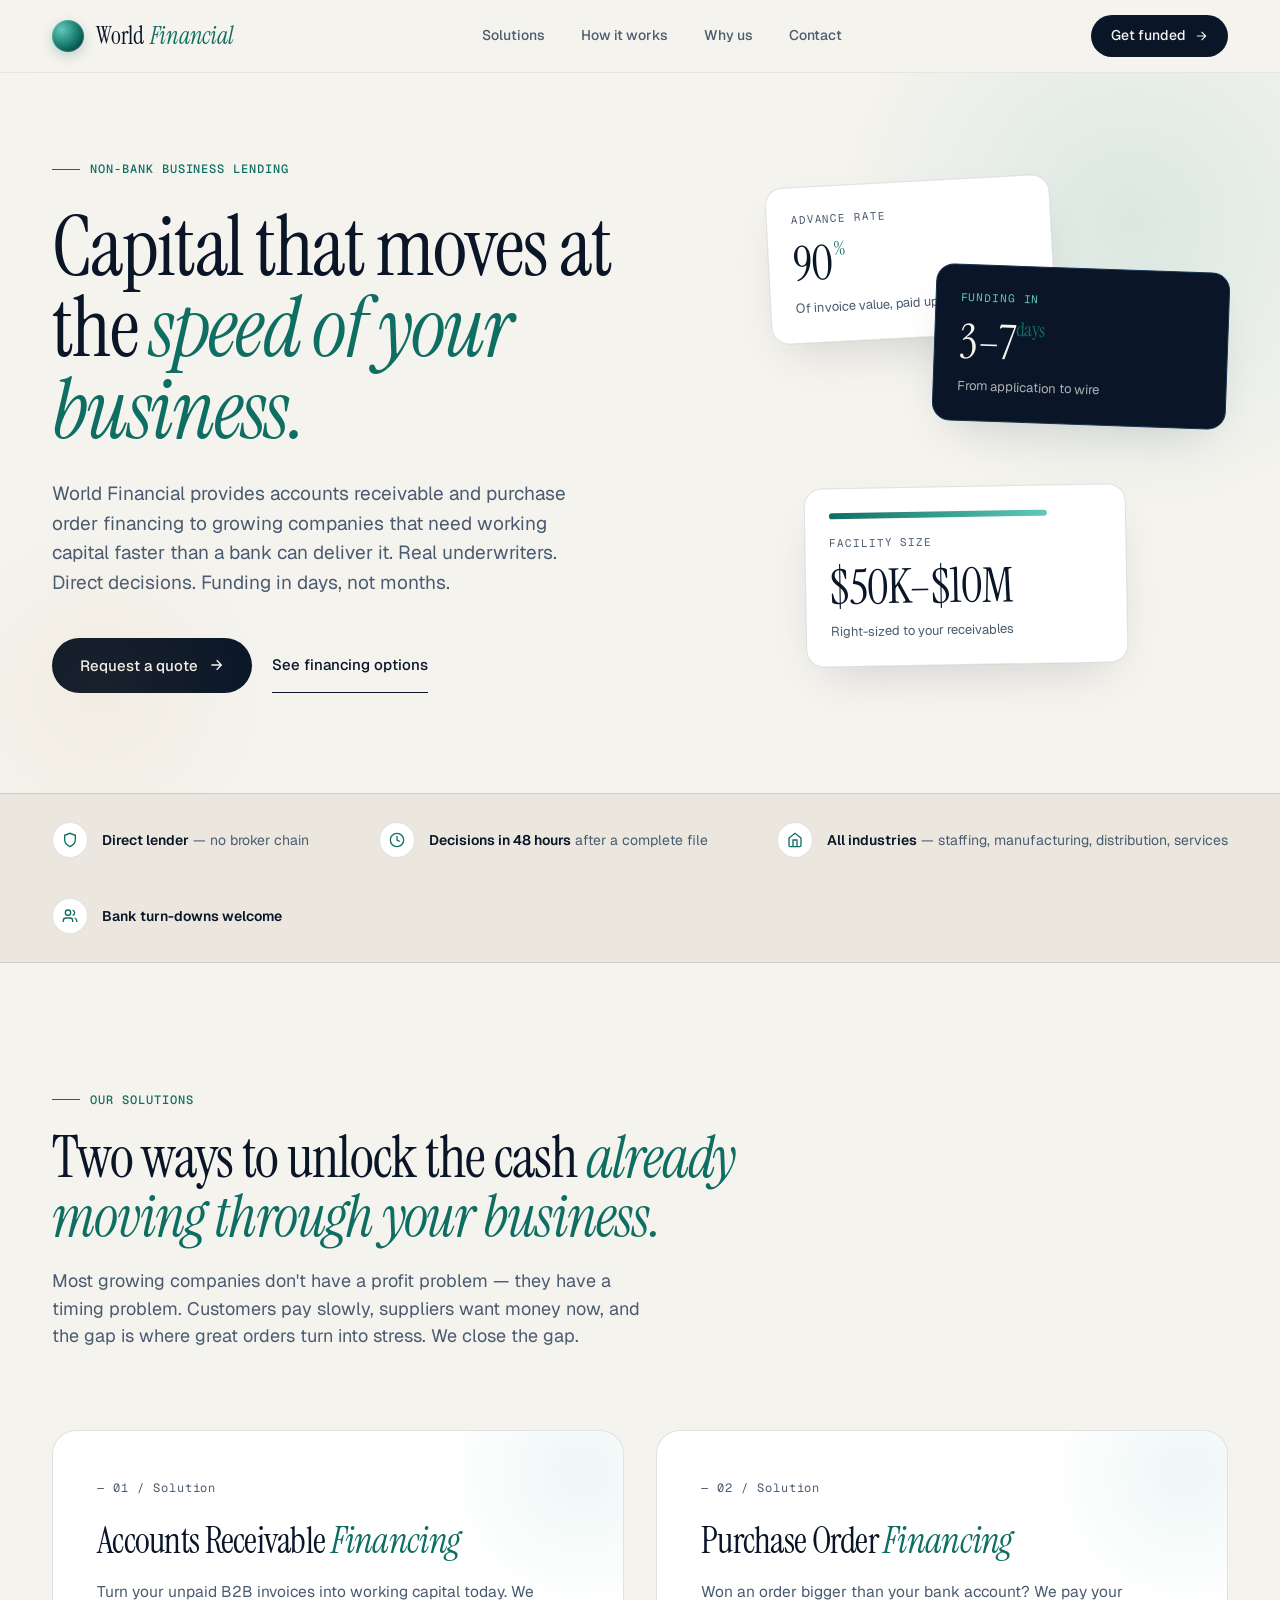
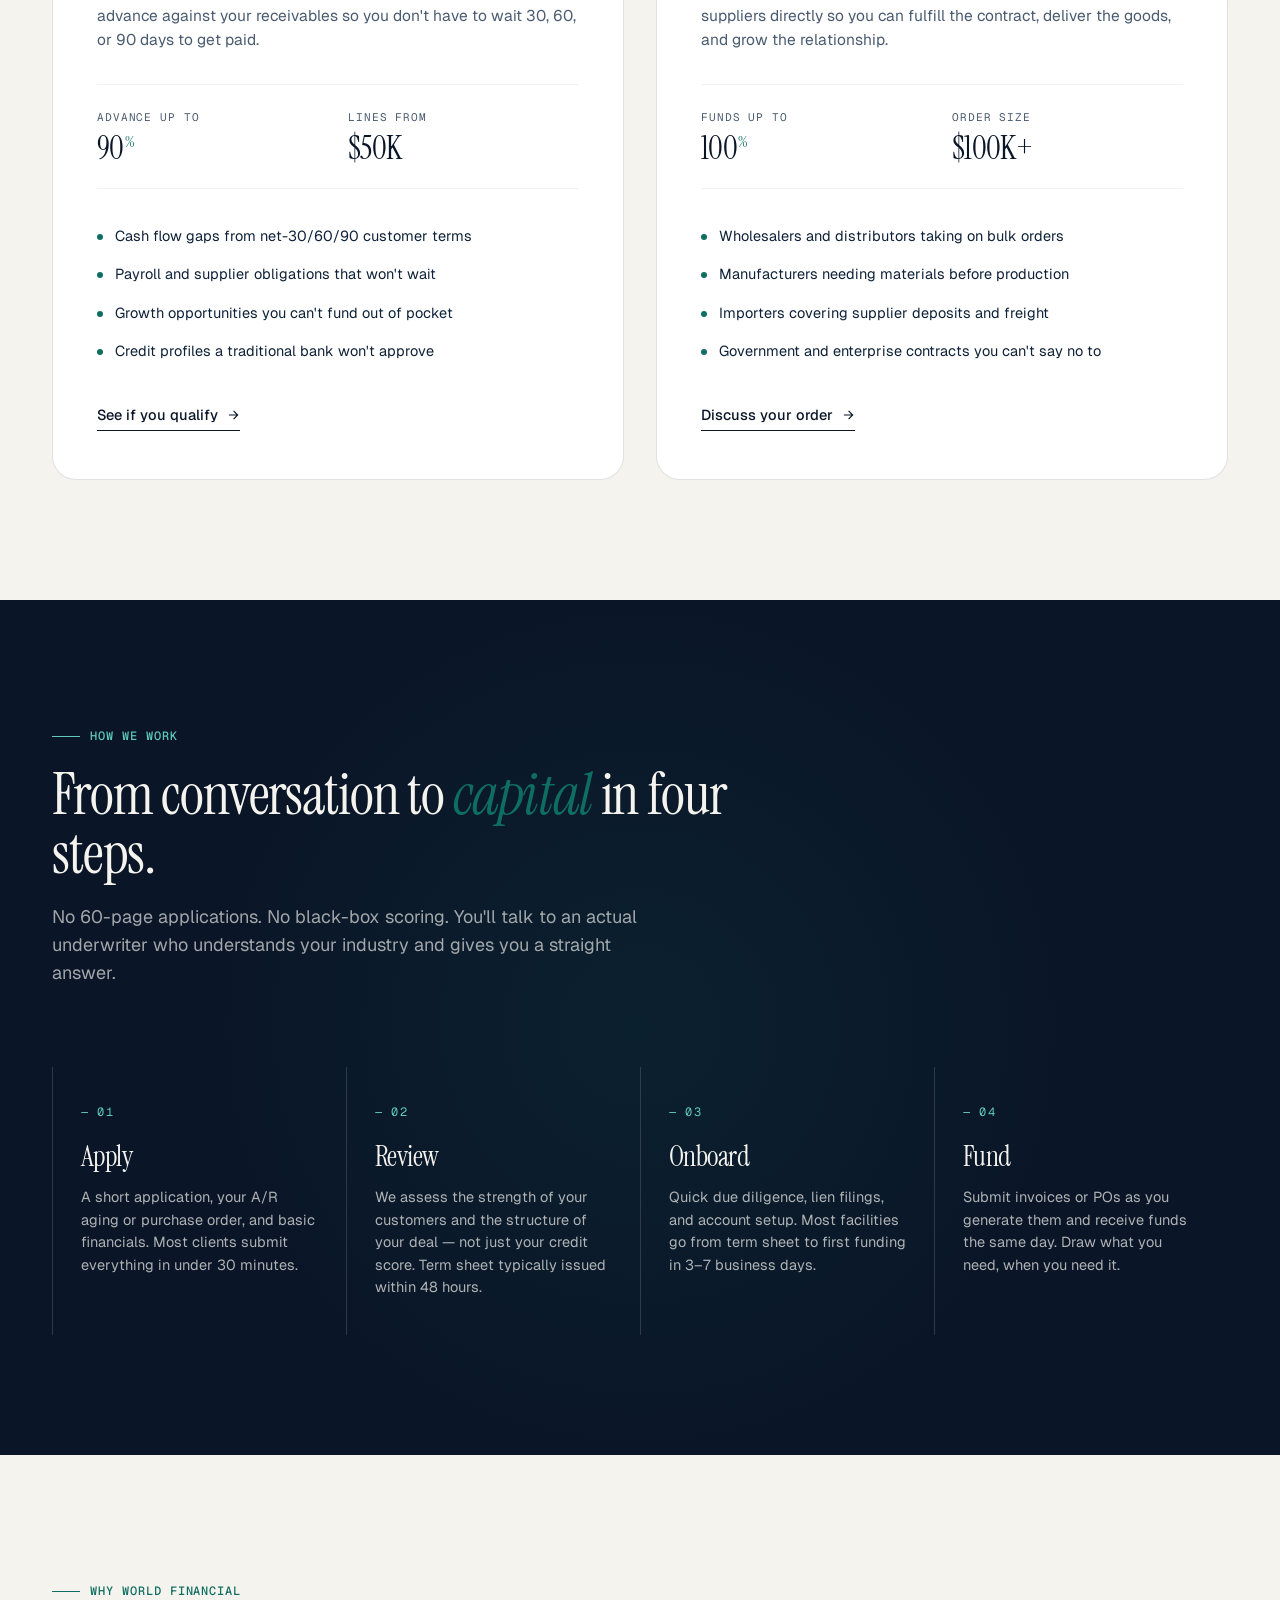
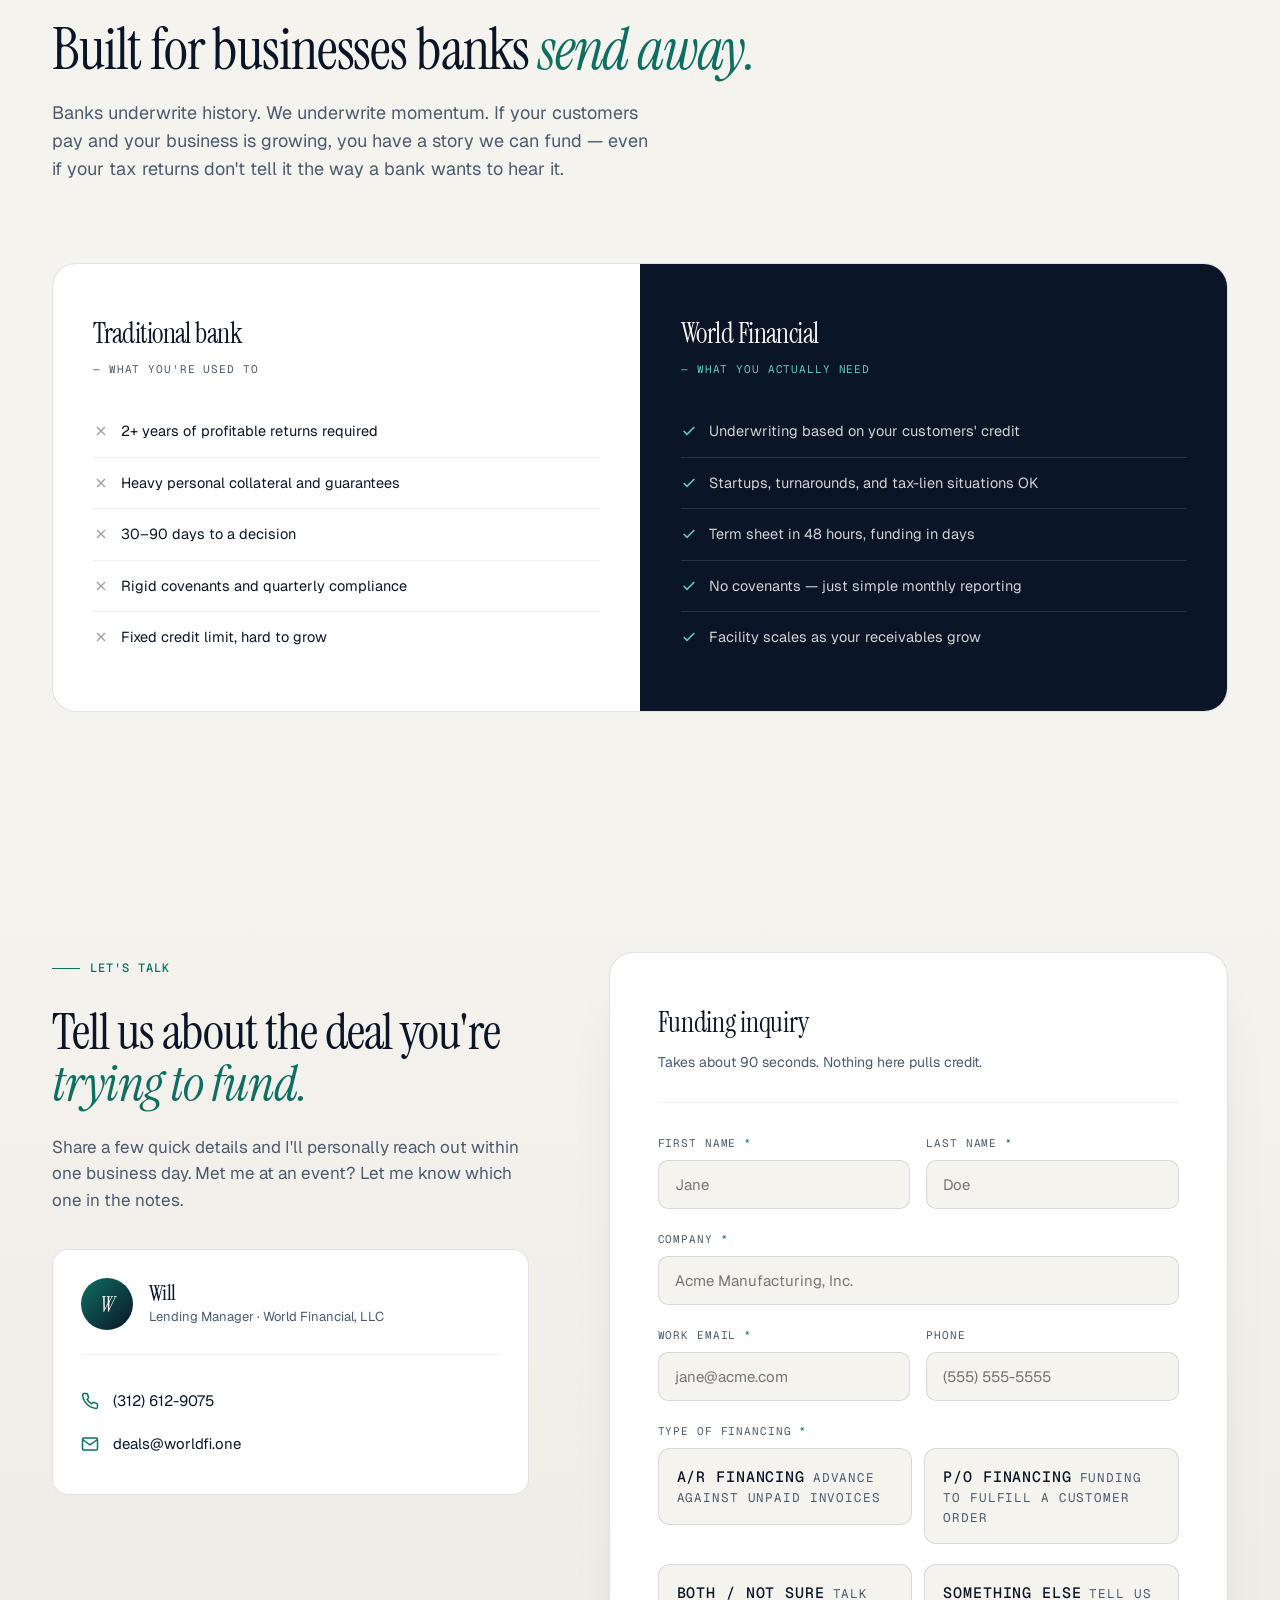
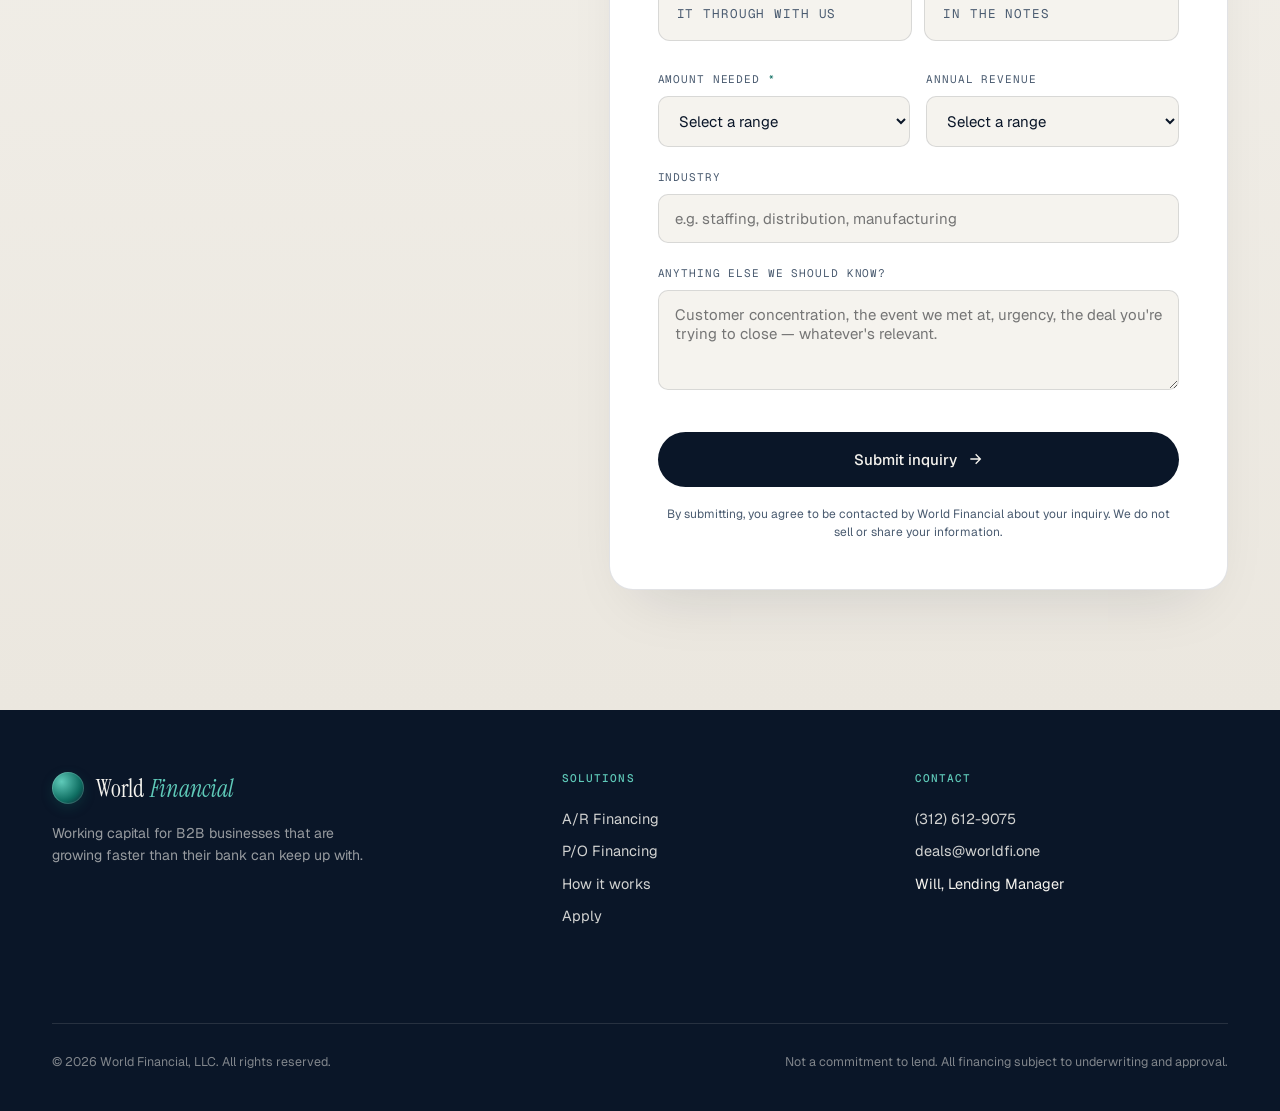
==== index.html @ 7ff41393 "Update index.html" ====
<!DOCTYPE html>
<html lang="en">
<head>
<meta charset="UTF-8" />
<meta name="viewport" content="width=device-width, initial-scale=1.0" />
<title>World Financial — Accounts Receivable & Purchase Order Financing</title>
<meta name="description" content="World Financial is a non-bank lender providing accounts receivable financing and purchase order financing to growing businesses. Fast funding, flexible terms, real people." />

<link rel="preconnect" href="https://fonts.googleapis.com">
<link rel="preconnect" href="https://fonts.gstatic.com" crossorigin>
<link href="https://fonts.googleapis.com/css2?family=Instrument+Serif:ital@0;1&family=Geist:wght@300;400;500;600;700&family=Geist+Mono:wght@400;500&display=swap" rel="stylesheet">

<style>
  :root {
    --ink: #0a1628;
    --ink-2: #0f2238;
    --ink-3: #15324f;
    --paper: #f5f3ee;
    --paper-2: #ebe7df;
    --teal: #1e9b8a;
    --teal-deep: #0f6e62;
    --teal-glow: #5fcab9;
    --gold: #c9a55c;
    --line: rgba(10, 22, 40, 0.12);
    --line-soft: rgba(10, 22, 40, 0.06);
    --muted: #4a5b70;
    --serif: "Instrument Serif", "Cormorant Garamond", Georgia, serif;
    --sans: "Geist", -apple-system, BlinkMacSystemFont, sans-serif;
    --mono: "Geist Mono", ui-monospace, monospace;
  }

  * { box-sizing: border-box; margin: 0; padding: 0; }
  html { scroll-behavior: smooth; }
  body {
    font-family: var(--sans);
    background: var(--paper);
    color: var(--ink);
    font-size: 16px;
    line-height: 1.55;
    -webkit-font-smoothing: antialiased;
    overflow-x: hidden;
  }

  ::selection { background: var(--ink); color: var(--paper); }

  a { color: inherit; text-decoration: none; }
  img { max-width: 100%; display: block; }

  .wrap { max-width: 1240px; margin: 0 auto; padding: 0 32px; }

  /* ─── NAV ─── */
  nav.top {
    position: sticky;
    top: 0;
    z-index: 50;
    background: rgba(245, 243, 238, 0.85);
    backdrop-filter: blur(12px);
    -webkit-backdrop-filter: blur(12px);
    border-bottom: 1px solid var(--line-soft);
  }
  nav.top .wrap {
    display: flex;
    align-items: center;
    justify-content: space-between;
    height: 72px;
  }
  .brand {
    display: flex;
    align-items: center;
    gap: 12px;
    font-family: var(--serif);
    font-size: 24px;
    letter-spacing: -0.01em;
  }
  .brand-mark {
    width: 32px;
    height: 32px;
    border-radius: 50%;
    background: radial-gradient(circle at 30% 30%, var(--teal-glow), var(--teal-deep) 60%, var(--ink) 100%);
    box-shadow: inset 0 0 0 1px rgba(255,255,255,0.15), 0 4px 12px rgba(15,110,98,0.25);
    flex-shrink: 0;
  }
  .brand strong { font-weight: 400; }
  .brand em { font-style: italic; color: var(--teal-deep); margin-left: 2px; }

  nav.top ul {
    list-style: none;
    display: flex;
    gap: 36px;
    font-size: 14px;
    font-weight: 500;
  }
  nav.top ul a { color: var(--muted); transition: color .2s; }
  nav.top ul a:hover { color: var(--ink); }

  .cta-pill {
    display: inline-flex;
    align-items: center;
    gap: 8px;
    background: var(--ink);
    color: var(--paper);
    padding: 10px 20px;
    border-radius: 999px;
    font-size: 14px;
    font-weight: 500;
    transition: transform .2s, background .2s;
  }
  .cta-pill:hover { background: var(--teal-deep); transform: translateY(-1px); }
  .cta-pill svg { transition: transform .2s; }
  .cta-pill:hover svg { transform: translateX(3px); }

  @media (max-width: 880px) {
    nav.top ul { display: none; }
  }

  /* ─── HERO ─── */
  .hero {
    position: relative;
    padding: 80px 0 100px;
    overflow: hidden;
  }
  .hero::before {
    content: "";
    position: absolute;
    top: -200px; right: -200px;
    width: 700px; height: 700px;
    background: radial-gradient(circle, rgba(30,155,138,0.12) 0%, transparent 60%);
    pointer-events: none;
  }
  .hero::after {
    content: "";
    position: absolute;
    bottom: -100px; left: -100px;
    width: 400px; height: 400px;
    background: radial-gradient(circle, rgba(201,165,92,0.08) 0%, transparent 60%);
    pointer-events: none;
  }

  .hero-grid {
    display: grid;
    grid-template-columns: 1.15fr 0.85fr;
    gap: 80px;
    align-items: center;
    position: relative;
  }
  @media (max-width: 980px) {
    .hero-grid { grid-template-columns: 1fr; gap: 56px; }
  }

  .eyebrow {
    display: inline-flex;
    align-items: center;
    gap: 10px;
    font-family: var(--mono);
    font-size: 12px;
    font-weight: 500;
    letter-spacing: 0.08em;
    text-transform: uppercase;
    color: var(--teal-deep);
    margin-bottom: 28px;
  }
  .eyebrow::before {
    content: "";
    width: 28px; height: 1px;
    background: var(--teal-deep);
  }

  h1.hero-title {
    font-family: var(--serif);
    font-weight: 400;
    font-size: clamp(48px, 6.5vw, 88px);
    line-height: 0.98;
    letter-spacing: -0.02em;
    margin-bottom: 28px;
  }
  h1.hero-title em {
    font-style: italic;
    color: var(--teal-deep);
  }

  .hero p.lede {
    font-size: 19px;
    line-height: 1.55;
    color: var(--muted);
    max-width: 540px;
    margin-bottom: 40px;
  }

  .hero-actions {
    display: flex;
    align-items: center;
    gap: 20px;
    flex-wrap: wrap;
  }
  .btn-primary {
    display: inline-flex;
    align-items: center;
    gap: 10px;
    background: var(--ink);
    color: var(--paper);
    padding: 16px 28px;
    border-radius: 999px;
    font-weight: 500;
    font-size: 15px;
    transition: all .2s;
  }
  .btn-primary:hover { background: var(--teal-deep); transform: translateY(-2px); box-shadow: 0 12px 24px rgba(15,110,98,0.25); }
  .btn-primary svg { transition: transform .2s; }
  .btn-primary:hover svg { transform: translateX(4px); }

  .btn-ghost {
    display: inline-flex;
    align-items: center;
    gap: 10px;
    color: var(--ink);
    padding: 16px 0;
    font-weight: 500;
    font-size: 15px;
    border-bottom: 1px solid var(--ink);
    transition: color .2s, border-color .2s;
  }
  .btn-ghost:hover { color: var(--teal-deep); border-color: var(--teal-deep); }

  /* Hero card stack */
  .hero-card-stack {
    position: relative;
    width: 100%;
    max-width: 460px;
    margin-left: auto;
    aspect-ratio: 0.95;
  }
  .stat-card {
    position: absolute;
    background: white;
    border: 1px solid var(--line);
    border-radius: 18px;
    padding: 24px;
    box-shadow: 0 20px 50px -20px rgba(10,22,40,0.18);
  }
  .stat-card .label {
    font-family: var(--mono);
    font-size: 11px;
    text-transform: uppercase;
    letter-spacing: 0.08em;
    color: var(--muted);
    margin-bottom: 12px;
  }
  .stat-card .value {
    font-family: var(--serif);
    font-size: 48px;
    line-height: 1;
    letter-spacing: -0.02em;
    color: var(--ink);
  }
  .stat-card .value sup { font-size: 0.4em; vertical-align: top; margin-left: 2px; color: var(--teal-deep); }
  .stat-card .sub {
    font-size: 13px;
    color: var(--muted);
    margin-top: 10px;
  }

  .card-1 { top: 0; left: 0; width: 62%; transform: rotate(-3deg); }
  .card-2 { top: 18%; right: 0; width: 64%; transform: rotate(2deg); background: var(--ink); color: var(--paper); border-color: var(--ink-3); }
  .card-2 .label { color: var(--teal-glow); }
  .card-2 .value { color: var(--paper); }
  .card-2 .sub { color: rgba(245,243,238,0.7); }
  .card-3 { bottom: 0; left: 8%; width: 70%; transform: rotate(-1deg); }
  .card-3 .accent-bar {
    height: 6px;
    background: linear-gradient(90deg, var(--teal-deep), var(--teal-glow));
    border-radius: 3px;
    margin-bottom: 16px;
    width: 80%;
  }

  /* ─── TRUST STRIP ─── */
  .trust-strip {
    border-top: 1px solid var(--line);
    border-bottom: 1px solid var(--line);
    background: var(--paper-2);
    padding: 28px 0;
  }
  .trust-strip .wrap {
    display: flex;
    align-items: center;
    justify-content: space-between;
    gap: 40px;
    flex-wrap: wrap;
  }
  .trust-item {
    display: flex;
    align-items: center;
    gap: 14px;
    font-size: 14px;
    color: var(--muted);
  }
  .trust-item strong { color: var(--ink); font-weight: 600; }
  .trust-icon {
    width: 36px; height: 36px;
    border-radius: 50%;
    background: white;
    border: 1px solid var(--line);
    display: grid; place-items: center;
    color: var(--teal-deep);
    flex-shrink: 0;
  }

  /* ─── SECTION GENERIC ─── */
  section.block {
    padding: 120px 0;
    position: relative;
  }

  .section-head {
    max-width: 720px;
    margin-bottom: 80px;
  }
  .section-head .eyebrow { margin-bottom: 20px; }
  h2.section-title {
    font-family: var(--serif);
    font-weight: 400;
    font-size: clamp(36px, 4.5vw, 60px);
    line-height: 1.02;
    letter-spacing: -0.02em;
    margin-bottom: 20px;
  }
  h2.section-title em { font-style: italic; color: var(--teal-deep); }
  .section-head p {
    font-size: 18px;
    color: var(--muted);
    line-height: 1.55;
    max-width: 600px;
  }

  /* ─── PRODUCTS ─── */
  .products {
    display: grid;
    grid-template-columns: 1fr 1fr;
    gap: 32px;
  }
  @media (max-width: 880px) { .products { grid-template-columns: 1fr; } }

  .product {
    background: white;
    border: 1px solid var(--line);
    border-radius: 24px;
    padding: 48px 44px;
    position: relative;
    overflow: hidden;
    transition: transform .3s ease, box-shadow .3s ease;
  }
  .product:hover {
    transform: translateY(-4px);
    box-shadow: 0 30px 60px -30px rgba(10,22,40,0.2);
  }
  .product::before {
    content: "";
    position: absolute;
    top: -100px; right: -100px;
    width: 280px; height: 280px;
    background: radial-gradient(circle, rgba(30,155,138,0.08) 0%, transparent 70%);
    pointer-events: none;
  }
  .product-num {
    font-family: var(--mono);
    font-size: 12px;
    color: var(--muted);
    margin-bottom: 24px;
    letter-spacing: 0.08em;
  }
  .product h3 {
    font-family: var(--serif);
    font-weight: 400;
    font-size: 36px;
    line-height: 1.05;
    letter-spacing: -0.02em;
    margin-bottom: 20px;
  }
  .product h3 em { font-style: italic; color: var(--teal-deep); }
  .product p.summary {
    color: var(--muted);
    margin-bottom: 32px;
    font-size: 15.5px;
  }
  .product .stats {
    display: grid;
    grid-template-columns: 1fr 1fr;
    gap: 20px;
    padding: 24px 0;
    border-top: 1px solid var(--line-soft);
    border-bottom: 1px solid var(--line-soft);
    margin-bottom: 28px;
  }
  .product .stat .label {
    font-family: var(--mono);
    font-size: 11px;
    text-transform: uppercase;
    letter-spacing: 0.08em;
    color: var(--muted);
    margin-bottom: 6px;
  }
  .product .stat .value {
    font-family: var(--serif);
    font-size: 32px;
    line-height: 1;
    letter-spacing: -0.02em;
  }
  .product .stat .value sup { font-size: 0.5em; color: var(--teal-deep); margin-left: 1px; }

  .product ul.fits {
    list-style: none;
    margin-bottom: 32px;
  }
  .product ul.fits li {
    font-size: 14.5px;
    color: var(--ink-2);
    padding: 8px 0;
    display: flex;
    align-items: flex-start;
    gap: 12px;
  }
  .product ul.fits li::before {
    content: "";
    width: 6px; height: 6px;
    background: var(--teal-deep);
    border-radius: 50%;
    margin-top: 9px;
    flex-shrink: 0;
  }

  .product-cta {
    display: inline-flex;
    align-items: center;
    gap: 8px;
    color: var(--ink);
    font-weight: 500;
    font-size: 14.5px;
    border-bottom: 1px solid currentColor;
    padding-bottom: 4px;
    transition: color .2s;
  }
  .product-cta:hover { color: var(--teal-deep); }
  .product-cta svg { transition: transform .2s; }
  .product-cta:hover svg { transform: translateX(3px); }

  /* ─── HOW IT WORKS ─── */
  .how-section {
    background: var(--ink);
    color: var(--paper);
    position: relative;
    overflow: hidden;
  }
  .how-section::before {
    content: "";
    position: absolute;
    top: 50%; left: 50%;
    transform: translate(-50%, -50%);
    width: 1200px; height: 1200px;
    background: radial-gradient(circle, rgba(30,155,138,0.08) 0%, transparent 50%);
    pointer-events: none;
  }
  .how-section h2.section-title { color: var(--paper); }
  .how-section .section-head p { color: rgba(245,243,238,0.65); }
  .how-section .eyebrow { color: var(--teal-glow); }
  .how-section .eyebrow::before { background: var(--teal-glow); }

  .steps {
    display: grid;
    grid-template-columns: repeat(4, 1fr);
    gap: 0;
    position: relative;
  }
  @media (max-width: 880px) {
    .steps { grid-template-columns: 1fr 1fr; }
  }
  @media (max-width: 520px) {
    .steps { grid-template-columns: 1fr; }
  }

  .step {
    padding: 36px 28px 36px 0;
    border-left: 1px solid rgba(245,243,238,0.15);
    padding-left: 28px;
    position: relative;
  }
  .step:first-child { padding-left: 28px; }
  .step .num {
    font-family: var(--mono);
    font-size: 12px;
    letter-spacing: 0.1em;
    color: var(--teal-glow);
    margin-bottom: 20px;
  }
  .step h4 {
    font-family: var(--serif);
    font-weight: 400;
    font-size: 28px;
    line-height: 1.1;
    margin-bottom: 14px;
    letter-spacing: -0.02em;
  }
  .step p {
    font-size: 14.5px;
    color: rgba(245,243,238,0.7);
    line-height: 1.55;
  }

  /* ─── COMPARISON ─── */
  .compare {
    display: grid;
    grid-template-columns: 1fr 1fr;
    gap: 0;
    border: 1px solid var(--line);
    border-radius: 24px;
    overflow: hidden;
    background: white;
  }
  @media (max-width: 720px) { .compare { grid-template-columns: 1fr; } }
  .compare-col { padding: 48px 40px; }
  .compare-col + .compare-col { border-left: 1px solid var(--line); }
  @media (max-width: 720px) {
    .compare-col + .compare-col { border-left: 0; border-top: 1px solid var(--line); }
  }
  .compare-col.highlight { background: var(--ink); color: var(--paper); }
  .compare-col h4 {
    font-family: var(--serif);
    font-weight: 400;
    font-size: 28px;
    margin-bottom: 6px;
    letter-spacing: -0.02em;
  }
  .compare-col .tag {
    font-family: var(--mono);
    font-size: 11px;
    text-transform: uppercase;
    letter-spacing: 0.08em;
    color: var(--muted);
    margin-bottom: 28px;
  }
  .compare-col.highlight .tag { color: var(--teal-glow); }
  .compare-col ul { list-style: none; }
  .compare-col li {
    padding: 14px 0;
    border-top: 1px solid var(--line-soft);
    font-size: 14.5px;
    display: flex;
    align-items: flex-start;
    gap: 12px;
  }
  .compare-col.highlight li { border-color: rgba(245,243,238,0.12); color: rgba(245,243,238,0.85); }
  .compare-col li:first-child { border-top: 0; }
  .compare-col li svg { flex-shrink: 0; margin-top: 3px; }

  /* ─── FORM ─── */
  .form-section {
    background: linear-gradient(180deg, var(--paper) 0%, var(--paper-2) 100%);
    position: relative;
  }

  .form-grid {
    display: grid;
    grid-template-columns: 1fr 1.3fr;
    gap: 80px;
    align-items: start;
  }
  @media (max-width: 980px) { .form-grid { grid-template-columns: 1fr; gap: 56px; } }

  .form-aside h2 {
    font-family: var(--serif);
    font-weight: 400;
    font-size: clamp(36px, 4vw, 52px);
    line-height: 1.02;
    letter-spacing: -0.02em;
    margin-bottom: 24px;
  }
  .form-aside h2 em { font-style: italic; color: var(--teal-deep); }
  .form-aside p {
    color: var(--muted);
    font-size: 17px;
    margin-bottom: 36px;
  }

  .contact-card {
    background: white;
    border: 1px solid var(--line);
    border-radius: 16px;
    padding: 28px;
  }
  .contact-card .signature {
    display: flex;
    align-items: center;
    gap: 16px;
    margin-bottom: 24px;
    padding-bottom: 24px;
    border-bottom: 1px solid var(--line-soft);
  }
  .signature-mark {
    width: 52px; height: 52px;
    border-radius: 50%;
    background: linear-gradient(135deg, var(--teal-deep), var(--ink));
    color: var(--paper);
    display: grid; place-items: center;
    font-family: var(--serif);
    font-size: 22px;
    font-style: italic;
  }
  .signature-info .name {
    font-family: var(--serif);
    font-size: 22px;
    line-height: 1.1;
    letter-spacing: -0.01em;
  }
  .signature-info .title {
    font-size: 13px;
    color: var(--muted);
    margin-top: 2px;
  }

  .contact-line {
    display: flex;
    align-items: center;
    gap: 14px;
    padding: 10px 0;
    font-size: 15px;
  }
  .contact-line svg { color: var(--teal-deep); flex-shrink: 0; }
  .contact-line a { color: var(--ink); transition: color .2s; }
  .contact-line a:hover { color: var(--teal-deep); }

  .form-card {
    background: white;
    border: 1px solid var(--line);
    border-radius: 24px;
    padding: 48px;
    box-shadow: 0 30px 60px -30px rgba(10,22,40,0.15);
  }
  @media (max-width: 600px) { .form-card { padding: 32px 24px; } }

  .form-card .form-head {
    margin-bottom: 32px;
    padding-bottom: 28px;
    border-bottom: 1px solid var(--line-soft);
  }
  .form-card h3 {
    font-family: var(--serif);
    font-weight: 400;
    font-size: 28px;
    margin-bottom: 8px;
    letter-spacing: -0.01em;
  }
  .form-card .form-sub {
    font-size: 14px;
    color: var(--muted);
  }

  .field {
    margin-bottom: 22px;
  }
  .field label {
    display: block;
    font-family: var(--mono);
    font-size: 11px;
    text-transform: uppercase;
    letter-spacing: 0.08em;
    color: var(--muted);
    margin-bottom: 8px;
  }
  .field label .req { color: var(--teal-deep); }
  .field input,
  .field select,
  .field textarea {
    width: 100%;
    font-family: var(--sans);
    font-size: 15px;
    color: var(--ink);
    background: var(--paper);
    border: 1px solid var(--line);
    border-radius: 10px;
    padding: 14px 16px;
    transition: border-color .15s, background .15s, box-shadow .15s;
  }
  .field input:focus,
  .field select:focus,
  .field textarea:focus {
    outline: none;
    border-color: var(--teal-deep);
    background: white;
    box-shadow: 0 0 0 4px rgba(30,155,138,0.12);
  }
  .field textarea { resize: vertical; min-height: 100px; }

  .field-row {
    display: grid;
    grid-template-columns: 1fr 1fr;
    gap: 16px;
  }
  @media (max-width: 540px) { .field-row { grid-template-columns: 1fr; } }

  .radio-group {
    display: grid;
    grid-template-columns: 1fr 1fr;
    gap: 12px;
  }
  @media (max-width: 540px) { .radio-group { grid-template-columns: 1fr; } }
  .radio-card {
    position: relative;
    cursor: pointer;
  }
  .radio-card input { position: absolute; opacity: 0; pointer-events: none; }
  .radio-card .radio-inner {
    display: block;
    background: var(--paper);
    border: 1px solid var(--line);
    border-radius: 12px;
    padding: 16px 18px;
    transition: all .15s;
  }
  .radio-card .radio-inner .rc-title {
    font-weight: 500;
    font-size: 15px;
    color: var(--ink);
    margin-bottom: 4px;
  }
  .radio-card .radio-inner .rc-sub {
    font-size: 12.5px;
    color: var(--muted);
  }
  .radio-card input:checked + .radio-inner {
    background: var(--ink);
    border-color: var(--ink);
  }
  .radio-card input:checked + .radio-inner .rc-title { color: var(--paper); }
  .radio-card input:checked + .radio-inner .rc-sub { color: var(--teal-glow); }
  .radio-card:hover .radio-inner { border-color: var(--ink-3); }

  .form-submit {
    display: inline-flex;
    align-items: center;
    justify-content: center;
    gap: 10px;
    width: 100%;
    background: var(--ink);
    color: var(--paper);
    border: 0;
    padding: 18px 28px;
    border-radius: 999px;
    font-family: var(--sans);
    font-weight: 500;
    font-size: 15px;
    cursor: pointer;
    transition: all .2s;
    margin-top: 12px;
  }
  .form-submit:hover { background: var(--teal-deep); transform: translateY(-2px); box-shadow: 0 12px 24px rgba(15,110,98,0.3); }
  .form-submit svg { transition: transform .2s; }
  .form-submit:hover svg { transform: translateX(4px); }

  .form-disclaimer {
    font-size: 12px;
    color: var(--muted);
    margin-top: 18px;
    text-align: center;
    line-height: 1.5;
  }

  .form-success {
    display: none;
    text-align: center;
    padding: 40px 20px;
  }
  .form-success.active { display: block; }
  .form-success .check {
    width: 64px; height: 64px;
    border-radius: 50%;
    background: var(--teal-deep);
    color: white;
    display: grid; place-items: center;
    margin: 0 auto 24px;
  }
  .form-success h3 {
    font-family: var(--serif);
    font-size: 32px;
    margin-bottom: 12px;
    letter-spacing: -0.02em;
  }
  .form-success p {
    color: var(--muted);
    max-width: 400px;
    margin: 0 auto;
  }

  /* ─── FOOTER ─── */
  footer {
    background: var(--ink);
    color: var(--paper);
    padding: 60px 0 40px;
  }
  footer .wrap {
    display: grid;
    grid-template-columns: 1.5fr 1fr 1fr;
    gap: 40px;
    align-items: start;
  }
  @media (max-width: 720px) {
    footer .wrap { grid-template-columns: 1fr; gap: 32px; }
  }
  footer .brand { color: var(--paper); }
  footer .brand em { color: var(--teal-glow); }
  footer .footer-tag {
    font-size: 14px;
    color: rgba(245,243,238,0.6);
    margin-top: 16px;
    max-width: 320px;
  }
  footer h5 {
    font-family: var(--mono);
    font-size: 11px;
    text-transform: uppercase;
    letter-spacing: 0.1em;
    color: var(--teal-glow);
    margin-bottom: 16px;
    font-weight: 500;
  }
  footer ul { list-style: none; }
  footer ul li { padding: 5px 0; font-size: 14.5px; }
  footer ul a { color: rgba(245,243,238,0.85); transition: color .2s; }
  footer ul a:hover { color: var(--teal-glow); }

  .footer-bottom {
    border-top: 1px solid rgba(245,243,238,0.12);
    margin-top: 50px;
    padding-top: 28px;
    font-size: 12.5px;
    color: rgba(245,243,238,0.5);
    display: flex;
    justify-content: space-between;
    flex-wrap: wrap;
    gap: 16px;
  }

  /* Subtle entrance animations */
  .fade-up {
    opacity: 0;
    transform: translateY(24px);
    transition: opacity .8s ease, transform .8s ease;
  }
  .fade-up.in { opacity: 1; transform: translateY(0); }
</style>
</head>
<body>

<!-- ─── NAV ─── -->
<nav class="top">
  <div class="wrap">
    <a href="#" class="brand">
      <span class="brand-mark"></span>
      <span><strong>World</strong> <em>Financial</em></span>
    </a>
    <ul>
      <li><a href="#solutions">Solutions</a></li>
      <li><a href="#process">How it works</a></li>
      <li><a href="#compare">Why us</a></li>
      <li><a href="#contact">Contact</a></li>
    </ul>
    <a href="#contact" class="cta-pill">
      Get funded
      <svg width="14" height="14" viewBox="0 0 24 24" fill="none" stroke="currentColor" stroke-width="2"><path d="M5 12h14M13 5l7 7-7 7"/></svg>
    </a>
  </div>
</nav>

<!-- ─── HERO ─── -->
<section class="hero">
  <div class="wrap">
    <div class="hero-grid">
      <div>
        <div class="eyebrow">Non-bank business lending</div>
        <h1 class="hero-title">Capital that moves at the <em>speed of your business.</em></h1>
        <p class="lede">World Financial provides accounts receivable and purchase order financing to growing companies that need working capital faster than a bank can deliver it. Real underwriters. Direct decisions. Funding in days, not months.</p>
        <div class="hero-actions">
          <a href="#contact" class="btn-primary">
            Request a quote
            <svg width="16" height="16" viewBox="0 0 24 24" fill="none" stroke="currentColor" stroke-width="2"><path d="M5 12h14M13 5l7 7-7 7"/></svg>
          </a>
          <a href="#solutions" class="btn-ghost">See financing options</a>
        </div>
      </div>

      <div class="hero-card-stack">
        <div class="stat-card card-1">
          <div class="label">Advance Rate</div>
          <div class="value">90<sup>%</sup></div>
          <div class="sub">Of invoice value, paid upfront</div>
        </div>
        <div class="stat-card card-2">
          <div class="label">Funding in</div>
          <div class="value">3–7<sup>days</sup></div>
          <div class="sub">From application to wire</div>
        </div>
        <div class="stat-card card-3">
          <div class="accent-bar"></div>
          <div class="label">Facility size</div>
          <div class="value">$50K–$10M</div>
          <div class="sub">Right-sized to your receivables</div>
        </div>
      </div>
    </div>
  </div>
</section>

<!-- ─── TRUST STRIP ─── -->
<div class="trust-strip">
  <div class="wrap">
    <div class="trust-item">
      <div class="trust-icon">
        <svg width="16" height="16" viewBox="0 0 24 24" fill="none" stroke="currentColor" stroke-width="2"><path d="M12 22s8-4 8-10V5l-8-3-8 3v7c0 6 8 10 8 10z"/></svg>
      </div>
      <span><strong>Direct lender</strong> — no broker chain</span>
    </div>
    <div class="trust-item">
      <div class="trust-icon">
        <svg width="16" height="16" viewBox="0 0 24 24" fill="none" stroke="currentColor" stroke-width="2"><circle cx="12" cy="12" r="10"/><path d="M12 6v6l4 2"/></svg>
      </div>
      <span><strong>Decisions in 48 hours</strong> after a complete file</span>
    </div>
    <div class="trust-item">
      <div class="trust-icon">
        <svg width="16" height="16" viewBox="0 0 24 24" fill="none" stroke="currentColor" stroke-width="2"><path d="M3 9l9-7 9 7v11a2 2 0 01-2 2H5a2 2 0 01-2-2z"/><polyline points="9 22 9 12 15 12 15 22"/></svg>
      </div>
      <span><strong>All industries</strong> — staffing, manufacturing, distribution, services</span>
    </div>
    <div class="trust-item">
      <div class="trust-icon">
        <svg width="16" height="16" viewBox="0 0 24 24" fill="none" stroke="currentColor" stroke-width="2"><path d="M16 21v-2a4 4 0 00-4-4H6a4 4 0 00-4 4v2"/><circle cx="9" cy="7" r="4"/><path d="M22 21v-2a4 4 0 00-3-3.87M16 3.13a4 4 0 010 7.75"/></svg>
      </div>
      <span><strong>Bank turn-downs welcome</strong></span>
    </div>
  </div>
</div>

<!-- ─── SOLUTIONS ─── -->
<section class="block" id="solutions">
  <div class="wrap">
    <div class="section-head">
      <div class="eyebrow">Our solutions</div>
      <h2 class="section-title">Two ways to unlock the cash <em>already moving through your business.</em></h2>
      <p>Most growing companies don't have a profit problem — they have a timing problem. Customers pay slowly, suppliers want money now, and the gap is where great orders turn into stress. We close the gap.</p>
    </div>

    <div class="products">
      <!-- AR Financing -->
      <article class="product">
        <div class="product-num">— 01 / Solution</div>
        <h3>Accounts Receivable <em>Financing</em></h3>
        <p class="summary">Turn your unpaid B2B invoices into working capital today. We advance against your receivables so you don't have to wait 30, 60, or 90 days to get paid.</p>

        <div class="stats">
          <div class="stat">
            <div class="label">Advance up to</div>
            <div class="value">90<sup>%</sup></div>
          </div>
          <div class="stat">
            <div class="label">Lines from</div>
            <div class="value">$50K</div>
          </div>
        </div>

        <ul class="fits">
          <li>Cash flow gaps from net-30/60/90 customer terms</li>
          <li>Payroll and supplier obligations that won't wait</li>
          <li>Growth opportunities you can't fund out of pocket</li>
          <li>Credit profiles a traditional bank won't approve</li>
        </ul>

        <a href="#contact" class="product-cta">
          See if you qualify
          <svg width="14" height="14" viewBox="0 0 24 24" fill="none" stroke="currentColor" stroke-width="2"><path d="M5 12h14M13 5l7 7-7 7"/></svg>
        </a>
      </article>

      <!-- PO Financing -->
      <article class="product">
        <div class="product-num">— 02 / Solution</div>
        <h3>Purchase Order <em>Financing</em></h3>
        <p class="summary">Won an order bigger than your bank account? We pay your suppliers directly so you can fulfill the contract, deliver the goods, and grow the relationship.</p>

        <div class="stats">
          <div class="stat">
            <div class="label">Funds up to</div>
            <div class="value">100<sup>%</sup></div>
          </div>
          <div class="stat">
            <div class="label">Order size</div>
            <div class="value">$100K+</div>
          </div>
        </div>

        <ul class="fits">
          <li>Wholesalers and distributors taking on bulk orders</li>
          <li>Manufacturers needing materials before production</li>
          <li>Importers covering supplier deposits and freight</li>
          <li>Government and enterprise contracts you can't say no to</li>
        </ul>

        <a href="#contact" class="product-cta">
          Discuss your order
          <svg width="14" height="14" viewBox="0 0 24 24" fill="none" stroke="currentColor" stroke-width="2"><path d="M5 12h14M13 5l7 7-7 7"/></svg>
        </a>
      </article>
    </div>
  </div>
</section>

<!-- ─── HOW IT WORKS ─── -->
<section class="block how-section" id="process">
  <div class="wrap">
    <div class="section-head">
      <div class="eyebrow">How we work</div>
      <h2 class="section-title">From conversation to <em>capital</em> in four steps.</h2>
      <p>No 60-page applications. No black-box scoring. You'll talk to an actual underwriter who understands your industry and gives you a straight answer.</p>
    </div>

    <div class="steps">
      <div class="step">
        <div class="num">— 01</div>
        <h4>Apply</h4>
        <p>A short application, your A/R aging or purchase order, and basic financials. Most clients submit everything in under 30 minutes.</p>
      </div>
      <div class="step">
        <div class="num">— 02</div>
        <h4>Review</h4>
        <p>We assess the strength of your customers and the structure of your deal — not just your credit score. Term sheet typically issued within 48 hours.</p>
      </div>
      <div class="step">
        <div class="num">— 03</div>
        <h4>Onboard</h4>
        <p>Quick due diligence, lien filings, and account setup. Most facilities go from term sheet to first funding in 3–7 business days.</p>
      </div>
      <div class="step">
        <div class="num">— 04</div>
        <h4>Fund</h4>
        <p>Submit invoices or POs as you generate them and receive funds the same day. Draw what you need, when you need it.</p>
      </div>
    </div>
  </div>
</section>

<!-- ─── COMPARE ─── -->
<section class="block" id="compare">
  <div class="wrap">
    <div class="section-head">
      <div class="eyebrow">Why World Financial</div>
      <h2 class="section-title">Built for businesses banks <em>send away.</em></h2>
      <p>Banks underwrite history. We underwrite momentum. If your customers pay and your business is growing, you have a story we can fund — even if your tax returns don't tell it the way a bank wants to hear it.</p>
    </div>

    <div class="compare">
      <div class="compare-col">
        <h4>Traditional bank</h4>
        <div class="tag">— What you're used to</div>
        <ul>
          <li><svg width="16" height="16" viewBox="0 0 24 24" fill="none" stroke="#9ca3af" stroke-width="2"><line x1="18" y1="6" x2="6" y2="18"/><line x1="6" y1="6" x2="18" y2="18"/></svg>2+ years of profitable returns required</li>
          <li><svg width="16" height="16" viewBox="0 0 24 24" fill="none" stroke="#9ca3af" stroke-width="2"><line x1="18" y1="6" x2="6" y2="18"/><line x1="6" y1="6" x2="18" y2="18"/></svg>Heavy personal collateral and guarantees</li>
          <li><svg width="16" height="16" viewBox="0 0 24 24" fill="none" stroke="#9ca3af" stroke-width="2"><line x1="18" y1="6" x2="6" y2="18"/><line x1="6" y1="6" x2="18" y2="18"/></svg>30–90 days to a decision</li>
          <li><svg width="16" height="16" viewBox="0 0 24 24" fill="none" stroke="#9ca3af" stroke-width="2"><line x1="18" y1="6" x2="6" y2="18"/><line x1="6" y1="6" x2="18" y2="18"/></svg>Rigid covenants and quarterly compliance</li>
          <li><svg width="16" height="16" viewBox="0 0 24 24" fill="none" stroke="#9ca3af" stroke-width="2"><line x1="18" y1="6" x2="6" y2="18"/><line x1="6" y1="6" x2="18" y2="18"/></svg>Fixed credit limit, hard to grow</li>
        </ul>
      </div>
      <div class="compare-col highlight">
        <h4>World Financial</h4>
        <div class="tag">— What you actually need</div>
        <ul>
          <li><svg width="16" height="16" viewBox="0 0 24 24" fill="none" stroke="#5fcab9" stroke-width="2.5"><polyline points="20 6 9 17 4 12"/></svg>Underwriting based on your customers' credit</li>
          <li><svg width="16" height="16" viewBox="0 0 24 24" fill="none" stroke="#5fcab9" stroke-width="2.5"><polyline points="20 6 9 17 4 12"/></svg>Startups, turnarounds, and tax-lien situations OK</li>
          <li><svg width="16" height="16" viewBox="0 0 24 24" fill="none" stroke="#5fcab9" stroke-width="2.5"><polyline points="20 6 9 17 4 12"/></svg>Term sheet in 48 hours, funding in days</li>
          <li><svg width="16" height="16" viewBox="0 0 24 24" fill="none" stroke="#5fcab9" stroke-width="2.5"><polyline points="20 6 9 17 4 12"/></svg>No covenants — just simple monthly reporting</li>
          <li><svg width="16" height="16" viewBox="0 0 24 24" fill="none" stroke="#5fcab9" stroke-width="2.5"><polyline points="20 6 9 17 4 12"/></svg>Facility scales as your receivables grow</li>
        </ul>
      </div>
    </div>
  </div>
</section>

<!-- ─── FORM / CONTACT ─── -->
<section class="block form-section" id="contact">
  <div class="wrap">
    <div class="form-grid">
      <div class="form-aside">
        <div class="eyebrow">Let's talk</div>
        <h2>Tell us about the deal you're <em>trying to fund.</em></h2>
        <p>Share a few quick details and I'll personally reach out within one business day. Met me at an event? Let me know which one in the notes.</p>

        <div class="contact-card">
          <div class="signature">
            <div class="signature-mark">W</div>
            <div class="signature-info">
              <div class="name">Will</div>
              <div class="title">Lending Manager · World Financial, LLC</div>
            </div>
          </div>
          <div class="contact-line">
            <svg width="18" height="18" viewBox="0 0 24 24" fill="none" stroke="currentColor" stroke-width="2"><path d="M22 16.92v3a2 2 0 01-2.18 2 19.79 19.79 0 01-8.63-3.07 19.5 19.5 0 01-6-6 19.79 19.79 0 01-3.07-8.67A2 2 0 014.11 2h3a2 2 0 012 1.72 12.84 12.84 0 00.7 2.81 2 2 0 01-.45 2.11L8.09 9.91a16 16 0 006 6l1.27-1.27a2 2 0 012.11-.45 12.84 12.84 0 002.81.7A2 2 0 0122 16.92z"/></svg>
            <a href="tel:+13126129075">(312) 612-9075</a>
          </div>
          <div class="contact-line">
            <svg width="18" height="18" viewBox="0 0 24 24" fill="none" stroke="currentColor" stroke-width="2"><path d="M4 4h16c1.1 0 2 .9 2 2v12c0 1.1-.9 2-2 2H4c-1.1 0-2-.9-2-2V6c0-1.1.9-2 2-2z"/><polyline points="22,6 12,13 2,6"/></svg>
            <a href="mailto:deals@worldfi.one">deals@worldfi.one</a>
          </div>
        </div>
      </div>

      <!-- FORM -->
      <div class="form-card">
        <div id="form-view">
          <div class="form-head">
            <h3>Funding inquiry</h3>
            <div class="form-sub">Takes about 90 seconds. Nothing here pulls credit.</div>
          </div>

          <form id="lead-form" novalidate>
            <div class="field-row">
              <div class="field">
                <label>First name <span class="req">*</span></label>
                <input type="text" name="firstName" required placeholder="Jane" />
              </div>
              <div class="field">
                <label>Last name <span class="req">*</span></label>
                <input type="text" name="lastName" required placeholder="Doe" />
              </div>
            </div>

            <div class="field">
              <label>Company <span class="req">*</span></label>
              <input type="text" name="company" required placeholder="Acme Manufacturing, Inc." />
            </div>

            <div class="field-row">
              <div class="field">
                <label>Work email <span class="req">*</span></label>
                <input type="email" name="email" required placeholder="jane@acme.com" />
              </div>
              <div class="field">
                <label>Phone</label>
                <input type="tel" name="phone" placeholder="(555) 555-5555" />
              </div>
            </div>

            <div class="field">
              <label>Type of financing <span class="req">*</span></label>
              <div class="radio-group">
                <label class="radio-card">
                  <input type="radio" name="product" value="ar" required />
                  <span class="radio-inner">
                    <span class="rc-title">A/R Financing</span>
                    <span class="rc-sub">Advance against unpaid invoices</span>
                  </span>
                </label>
                <label class="radio-card">
                  <input type="radio" name="product" value="po" required />
                  <span class="radio-inner">
                    <span class="rc-title">P/O Financing</span>
                    <span class="rc-sub">Funding to fulfill a customer order</span>
                  </span>
                </label>
                <label class="radio-card">
                  <input type="radio" name="product" value="both" />
                  <span class="radio-inner">
                    <span class="rc-title">Both / Not sure</span>
                    <span class="rc-sub">Talk it through with us</span>
                  </span>
                </label>
                <label class="radio-card">
                  <input type="radio" name="product" value="other" />
                  <span class="radio-inner">
                    <span class="rc-title">Something else</span>
                    <span class="rc-sub">Tell us in the notes</span>
                  </span>
                </label>
              </div>
            </div>

            <div class="field-row">
              <div class="field">
                <label>Amount needed <span class="req">*</span></label>
                <select name="amount" required>
                  <option value="">Select a range</option>
                  <option>Under $100K</option>
                  <option>$100K – $250K</option>
                  <option>$250K – $500K</option>
                  <option>$500K – $1M</option>
                  <option>$1M – $5M</option>
                  <option>$5M+</option>
                </select>
              </div>
              <div class="field">
                <label>Annual revenue</label>
                <select name="revenue">
                  <option value="">Select a range</option>
                  <option>Under $500K</option>
                  <option>$500K – $1M</option>
                  <option>$1M – $5M</option>
                  <option>$5M – $25M</option>
                  <option>$25M+</option>
                </select>
              </div>
            </div>

            <div class="field">
              <label>Industry</label>
              <input type="text" name="industry" placeholder="e.g. staffing, distribution, manufacturing" />
            </div>

            <div class="field">
              <label>Anything else we should know?</label>
              <textarea name="notes" placeholder="Customer concentration, the event we met at, urgency, the deal you're trying to close — whatever's relevant."></textarea>
            </div>

            <button type="submit" class="form-submit">
              Submit inquiry
              <svg width="16" height="16" viewBox="0 0 24 24" fill="none" stroke="currentColor" stroke-width="2"><path d="M5 12h14M13 5l7 7-7 7"/></svg>
            </button>
            <div class="form-disclaimer">By submitting, you agree to be contacted by World Financial about your inquiry. We do not sell or share your information.</div>
          </form>
        </div>

        <div id="form-success" class="form-success">
          <div class="check">
            <svg width="28" height="28" viewBox="0 0 24 24" fill="none" stroke="currentColor" stroke-width="3"><polyline points="20 6 9 17 4 12"/></svg>
          </div>
          <h3>Thank you — we've got it.</h3>
          <p>Will will reach out within one business day. If your deal is time-sensitive, feel free to call directly at (312) 612-9075.</p>
        </div>
      </div>
    </div>
  </div>
</section>

<!-- ─── FOOTER ─── -->
<footer>
  <div class="wrap">
    <div>
      <a href="#" class="brand">
        <span class="brand-mark"></span>
        <span><strong>World</strong> <em>Financial</em></span>
      </a>
      <p class="footer-tag">Working capital for B2B businesses that are growing faster than their bank can keep up with.</p>
    </div>
    <div>
      <h5>Solutions</h5>
      <ul>
        <li><a href="#solutions">A/R Financing</a></li>
        <li><a href="#solutions">P/O Financing</a></li>
        <li><a href="#process">How it works</a></li>
        <li><a href="#contact">Apply</a></li>
      </ul>
    </div>
    <div>
      <h5>Contact</h5>
      <ul>
        <li><a href="tel:+13126129075">(312) 612-9075</a></li>
        <li><a href="mailto:deals@worldfi.one">deals@worldfi.one</a></li>
        <li>Will, Lending Manager</li>
      </ul>
    </div>
    <div class="footer-bottom" style="grid-column: 1 / -1;">
      <div>© <span id="yr"></span> World Financial, LLC. All rights reserved.</div>
      <div>Not a commitment to lend. All financing subject to underwriting and approval.</div>
    </div>
  </div>
</footer>

<script>
  // Year
  document.getElementById('yr').textContent = new Date().getFullYear();

  // Fade-up on scroll
  const io = new IntersectionObserver((entries) => {
    entries.forEach(e => {
      if (e.isIntersecting) {
        e.target.classList.add('in');
        io.unobserve(e.target);
      }
    });
  }, { threshold: 0.12 });
  document.querySelectorAll('.section-head, .product, .step, .compare, .form-card, .form-aside, .hero-card-stack, .hero h1, .hero p.lede, .hero-actions').forEach(el => {
    el.classList.add('fade-up');
    io.observe(el);
  });

  // ─── FORMSPREE INTEGRATION ───
  // 1. Sign up at https://formspree.io (free tier = 50 submissions/month)
  // 2. Create a new form, set notification email to deals@worldfi.one
  // 3. Copy your form's endpoint ID (looks like "xyzabcde") and paste below
  const FORMSPREE_ID = 'xnjlkpkr'; // ← REPLACE THIS

  document.getElementById('lead-form').addEventListener('submit', async function(e) {
    e.preventDefault();
    const form = e.target;
    const submitBtn = form.querySelector('.form-submit');

    if (!form.checkValidity()) {
      form.reportValidity();
      return;
    }

    // Disable button + show sending state
    const originalBtnHTML = submitBtn.innerHTML;
    submitBtn.disabled = true;
    submitBtn.style.opacity = '0.7';
    submitBtn.style.cursor = 'wait';
    submitBtn.innerHTML = 'Sending…';

    try {
      const response = await fetch(`https://formspree.io/f/${FORMSPREE_ID}`, {
        method: 'POST',
        headers: {
          'Accept': 'application/json',
          'Content-Type': 'application/json'
        },
        body: JSON.stringify(Object.fromEntries(new FormData(form)))
      });

      if (response.ok) {
        document.getElementById('form-view').style.display = 'none';
        document.getElementById('form-success').classList.add('active');
        window.scrollTo({ top: document.getElementById('contact').offsetTop - 60, behavior: 'smooth' });
      } else {
        throw new Error('Formspree returned ' + response.status);
      }
    } catch (err) {
      console.error('Submission error:', err);
      alert('Sorry — something went wrong sending your inquiry. Please call (312) 612-9075 or email deals@worldfi.one directly.');
      submitBtn.disabled = false;
      submitBtn.style.opacity = '';
      submitBtn.style.cursor = '';
      submitBtn.innerHTML = originalBtnHTML;
    }
  });
</script>
</body>
</html>
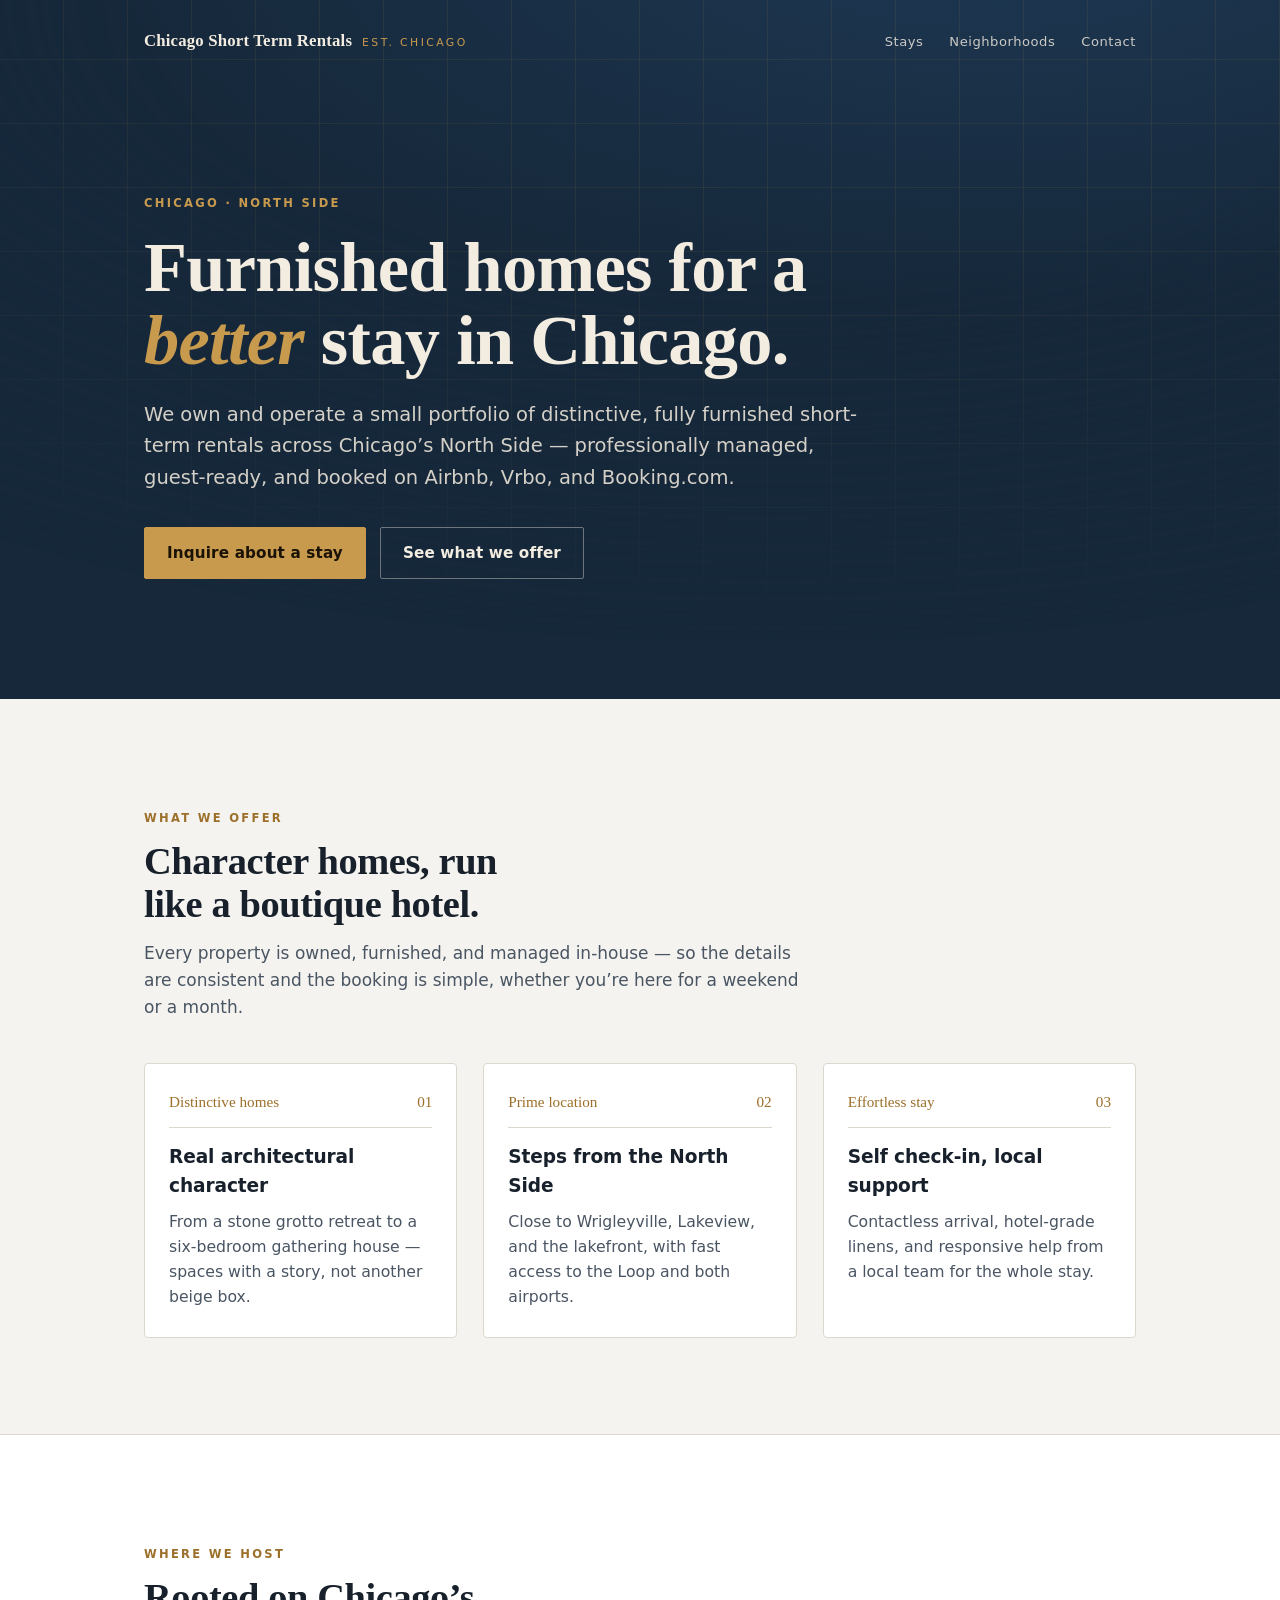
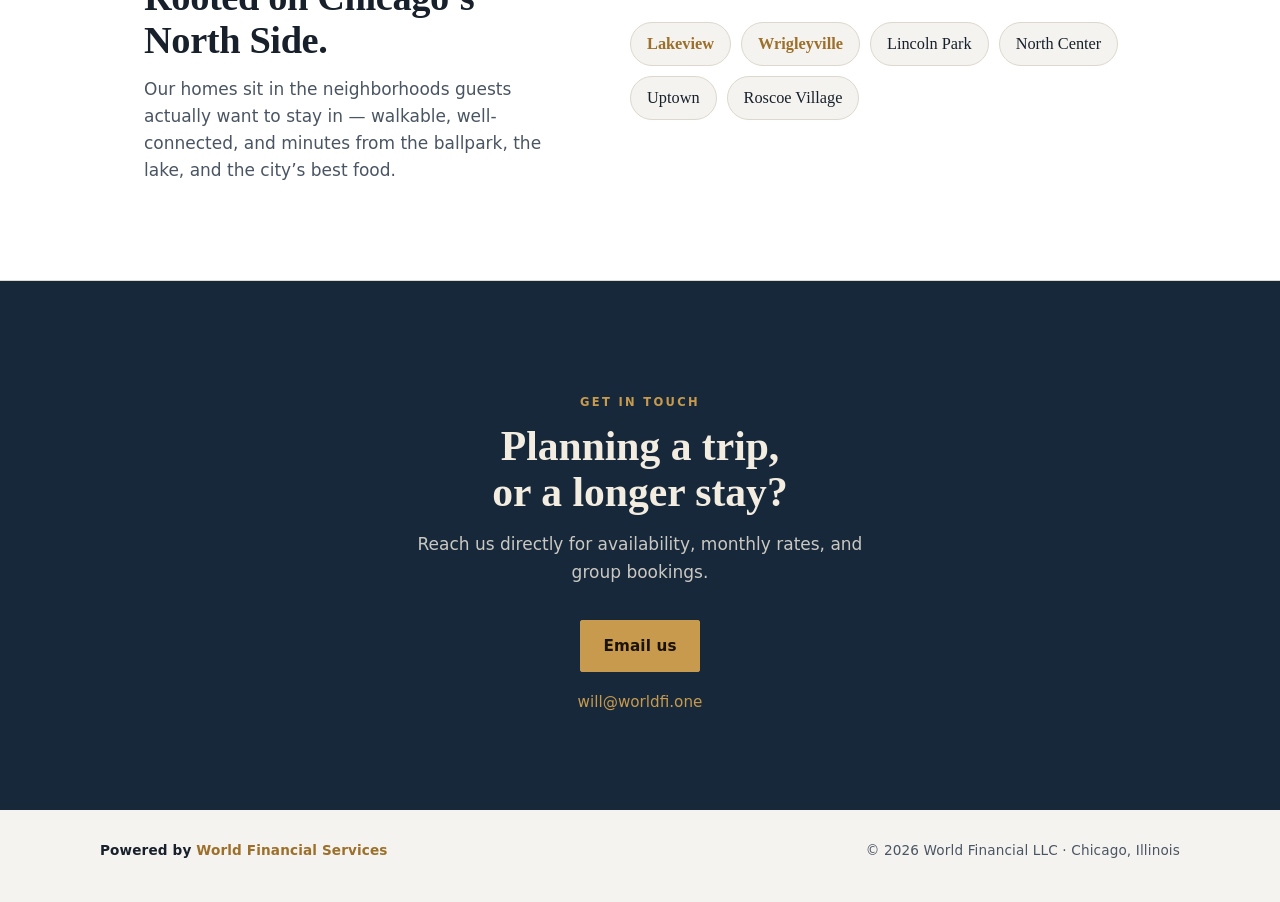
==== commit d49794b4: "Replace landing page: Chicago Short Term Rentals (worldfi.one) Retires the old accounts-receivable /" ====
--- a/index.html
+++ b/index.html
@@ -1,1341 +1,323 @@
-<!DOCTYPE html>
+<!doctype html>
 <html lang="en">
 <head>
-<meta charset="UTF-8" />
-<meta name="viewport" content="width=device-width, initial-scale=1.0" />
-<title>World Financial — Accounts Receivable & Purchase Order Financing</title>
-<meta name="description" content="World Financial is a non-bank lender providing accounts receivable financing and purchase order financing to growing businesses. Fast funding, flexible terms, real people." />
-
-<link rel="preconnect" href="https://fonts.googleapis.com">
-<link rel="preconnect" href="https://fonts.gstatic.com" crossorigin>
-<link href="https://fonts.googleapis.com/css2?family=Instrument+Serif:ital@0;1&family=Geist:wght@300;400;500;600;700&family=Geist+Mono:wght@400;500&display=swap" rel="stylesheet">
-
+<meta charset="utf-8">
+<meta name="viewport" content="width=device-width, initial-scale=1">
+<title>Chicago Short Term Rentals</title>
+<meta name="description" content="Distinctive, fully furnished short-term rentals across Chicago's North Side — owned and operated, professionally managed. Powered by World Financial Services.">
 <style>
   :root {
-    --ink: #0a1628;
-    --ink-2: #0f2238;
-    --ink-3: #15324f;
-    --paper: #f5f3ee;
-    --paper-2: #ebe7df;
-    --teal: #1e9b8a;
-    --teal-deep: #0f6e62;
-    --teal-glow: #5fcab9;
-    --gold: #c9a55c;
-    --line: rgba(10, 22, 40, 0.12);
-    --line-soft: rgba(10, 22, 40, 0.06);
-    --muted: #4a5b70;
-    --serif: "Instrument Serif", "Cormorant Garamond", Georgia, serif;
-    --sans: "Geist", -apple-system, BlinkMacSystemFont, sans-serif;
-    --mono: "Geist Mono", ui-monospace, monospace;
-  }
-
-  * { box-sizing: border-box; margin: 0; padding: 0; }
-  html { scroll-behavior: smooth; }
+    --paper: #f4f3ef;
+    --surface: #ffffff;
+    --ink: #17202b;
+    --ink-soft: #4a5563;
+    --line: #ddd8cd;
+    --brass: #9c6f2a;        /* accent on light grounds */
+    --brass-bright: #c79a4e; /* accent on dark grounds */
+    --navy: #16283a;
+    --navy-2: #1d3752;
+    --warm-white: #f3ece0;
+  }
+  @media (prefers-color-scheme: dark) {
+    :root {
+      --paper: #0f141b;
+      --surface: #161e28;
+      --ink: #eef1f5;
+      --ink-soft: #a6b2c0;
+      --line: #263140;
+      --brass: #cfa055;
+      --brass-bright: #d8ab60;
+      --navy: #101a26;
+      --navy-2: #1a2c40;
+      --warm-white: #f3ece0;
+    }
+  }
+  :root[data-theme="light"] {
+    --paper: #f4f3ef; --surface: #ffffff; --ink: #17202b; --ink-soft: #4a5563;
+    --line: #ddd8cd; --brass: #9c6f2a; --brass-bright: #c79a4e; --navy: #16283a; --navy-2: #1d3752;
+  }
+  :root[data-theme="dark"] {
+    --paper: #0f141b; --surface: #161e28; --ink: #eef1f5; --ink-soft: #a6b2c0;
+    --line: #263140; --brass: #cfa055; --brass-bright: #d8ab60; --navy: #101a26; --navy-2: #1a2c40;
+  }
+
+  * { box-sizing: border-box; }
+  html { -webkit-text-size-adjust: 100%; }
   body {
-    font-family: var(--sans);
+    margin: 0;
     background: var(--paper);
     color: var(--ink);
-    font-size: 16px;
-    line-height: 1.55;
+    font-family: system-ui, -apple-system, "Segoe UI", Roboto, Helvetica, Arial, sans-serif;
+    font-size: 17px;
+    line-height: 1.6;
     -webkit-font-smoothing: antialiased;
-    overflow-x: hidden;
-  }
-
-  ::selection { background: var(--ink); color: var(--paper); }
-
-  a { color: inherit; text-decoration: none; }
-  img { max-width: 100%; display: block; }
-
-  .wrap { max-width: 1240px; margin: 0 auto; padding: 0 32px; }
-
-  /* ─── NAV ─── */
-  nav.top {
-    position: sticky;
-    top: 0;
-    z-index: 50;
-    background: rgba(245, 243, 238, 0.85);
-    backdrop-filter: blur(12px);
-    -webkit-backdrop-filter: blur(12px);
-    border-bottom: 1px solid var(--line-soft);
-  }
-  nav.top .wrap {
-    display: flex;
-    align-items: center;
-    justify-content: space-between;
-    height: 72px;
+  }
+  .serif { font-family: "Iowan Old Style", "Palatino Linotype", Palatino, "Book Antiqua", Georgia, serif; }
+
+  .wrap { width: 100%; max-width: 1080px; margin: 0 auto; padding: 0 clamp(20px, 5vw, 44px); }
+
+  a { color: inherit; }
+  .eyebrow {
+    font-size: 0.72rem; letter-spacing: 0.2em; text-transform: uppercase; font-weight: 600;
+  }
+
+  /* ---------- top bar ---------- */
+  .topbar {
+    position: relative; z-index: 2;
+    display: flex; align-items: center; justify-content: space-between;
+    padding-top: clamp(18px, 3vw, 28px);
   }
   .brand {
-    display: flex;
-    align-items: center;
-    gap: 12px;
-    font-family: var(--serif);
-    font-size: 24px;
-    letter-spacing: -0.01em;
-  }
-  .brand-mark {
-    width: 32px;
-    height: 32px;
-    border-radius: 50%;
-    background: radial-gradient(circle at 30% 30%, var(--teal-glow), var(--teal-deep) 60%, var(--ink) 100%);
-    box-shadow: inset 0 0 0 1px rgba(255,255,255,0.15), 0 4px 12px rgba(15,110,98,0.25);
-    flex-shrink: 0;
-  }
-  .brand strong { font-weight: 400; }
-  .brand em { font-style: italic; color: var(--teal-deep); margin-left: 2px; }
-
-  nav.top ul {
-    list-style: none;
-    display: flex;
-    gap: 36px;
-    font-size: 14px;
-    font-weight: 500;
-  }
-  nav.top ul a { color: var(--muted); transition: color .2s; }
-  nav.top ul a:hover { color: var(--ink); }
-
-  .cta-pill {
-    display: inline-flex;
-    align-items: center;
-    gap: 8px;
-    background: var(--ink);
-    color: var(--paper);
-    padding: 10px 20px;
-    border-radius: 999px;
-    font-size: 14px;
-    font-weight: 500;
-    transition: transform .2s, background .2s;
-  }
-  .cta-pill:hover { background: var(--teal-deep); transform: translateY(-1px); }
-  .cta-pill svg { transition: transform .2s; }
-  .cta-pill:hover svg { transform: translateX(3px); }
-
-  @media (max-width: 880px) {
-    nav.top ul { display: none; }
-  }
-
-  /* ─── HERO ─── */
+    display: flex; align-items: baseline; gap: 10px;
+    font-family: "Iowan Old Style", "Palatino Linotype", Palatino, Georgia, serif;
+    color: var(--warm-white); text-decoration: none;
+  }
+  .brand b { font-weight: 600; font-size: 1.05rem; letter-spacing: 0.01em; }
+  .brand span { font-size: 0.68rem; letter-spacing: 0.22em; text-transform: uppercase; color: var(--brass-bright); font-family: system-ui, sans-serif; }
+  .topbar nav { display: flex; gap: 26px; align-items: center; }
+  .topbar nav a { color: rgba(243,236,224,0.82); text-decoration: none; font-size: 0.82rem; letter-spacing: 0.04em; }
+  .topbar nav a:hover { color: var(--warm-white); }
+  @media (max-width: 640px) { .topbar nav a.hide-sm { display: none; } }
+
+  /* ---------- hero ---------- */
   .hero {
-    position: relative;
-    padding: 80px 0 100px;
-    overflow: hidden;
+    position: relative; overflow: hidden;
+    background: var(--navy);
+    color: var(--warm-white);
   }
   .hero::before {
-    content: "";
-    position: absolute;
-    top: -200px; right: -200px;
-    width: 700px; height: 700px;
-    background: radial-gradient(circle, rgba(30,155,138,0.12) 0%, transparent 60%);
-    pointer-events: none;
-  }
-  .hero::after {
-    content: "";
-    position: absolute;
-    bottom: -100px; left: -100px;
-    width: 400px; height: 400px;
-    background: radial-gradient(circle, rgba(201,165,92,0.08) 0%, transparent 60%);
-    pointer-events: none;
-  }
-
-  .hero-grid {
-    display: grid;
-    grid-template-columns: 1.15fr 0.85fr;
-    gap: 80px;
-    align-items: center;
-    position: relative;
-  }
-  @media (max-width: 980px) {
-    .hero-grid { grid-template-columns: 1fr; gap: 56px; }
-  }
-
-  .eyebrow {
-    display: inline-flex;
-    align-items: center;
-    gap: 10px;
-    font-family: var(--mono);
-    font-size: 12px;
-    font-weight: 500;
-    letter-spacing: 0.08em;
-    text-transform: uppercase;
-    color: var(--teal-deep);
-    margin-bottom: 28px;
-  }
-  .eyebrow::before {
-    content: "";
-    width: 28px; height: 1px;
-    background: var(--teal-deep);
-  }
-
-  h1.hero-title {
-    font-family: var(--serif);
-    font-weight: 400;
-    font-size: clamp(48px, 6.5vw, 88px);
-    line-height: 0.98;
-    letter-spacing: -0.02em;
-    margin-bottom: 28px;
-  }
-  h1.hero-title em {
-    font-style: italic;
-    color: var(--teal-deep);
-  }
-
+    content: ""; position: absolute; inset: 0; z-index: 0;
+    background:
+      repeating-linear-gradient(0deg,  transparent 0 63px, rgba(199,154,78,0.09) 63px 64px),
+      repeating-linear-gradient(90deg, transparent 0 63px, rgba(199,154,78,0.09) 63px 64px),
+      radial-gradient(120% 90% at 78% -10%, var(--navy-2) 0%, var(--navy) 60%);
+    -webkit-mask-image: radial-gradient(120% 100% at 60% 0%, #000 40%, transparent 92%);
+            mask-image: radial-gradient(120% 100% at 60% 0%, #000 40%, transparent 92%);
+  }
+  .hero-inner {
+    position: relative; z-index: 1;
+    padding: clamp(64px, 12vw, 128px) 0 clamp(72px, 12vw, 120px);
+    max-width: 760px;
+  }
+  .hero .eyebrow { color: var(--brass-bright); }
+  .hero h1 {
+    font-family: "Iowan Old Style", "Palatino Linotype", Palatino, "Book Antiqua", Georgia, serif;
+    font-weight: 600; font-size: clamp(2.5rem, 6.2vw, 4.4rem); line-height: 1.04;
+    letter-spacing: -0.01em; text-wrap: balance; margin: 18px 0 0;
+  }
+  .hero h1 em { font-style: italic; color: var(--brass-bright); }
   .hero p.lede {
-    font-size: 19px;
-    line-height: 1.55;
-    color: var(--muted);
-    max-width: 540px;
-    margin-bottom: 40px;
-  }
-
-  .hero-actions {
-    display: flex;
-    align-items: center;
-    gap: 20px;
-    flex-wrap: wrap;
-  }
-  .btn-primary {
-    display: inline-flex;
-    align-items: center;
-    gap: 10px;
-    background: var(--ink);
-    color: var(--paper);
-    padding: 16px 28px;
-    border-radius: 999px;
-    font-weight: 500;
-    font-size: 15px;
-    transition: all .2s;
-  }
-  .btn-primary:hover { background: var(--teal-deep); transform: translateY(-2px); box-shadow: 0 12px 24px rgba(15,110,98,0.25); }
-  .btn-primary svg { transition: transform .2s; }
-  .btn-primary:hover svg { transform: translateX(4px); }
-
-  .btn-ghost {
-    display: inline-flex;
-    align-items: center;
-    gap: 10px;
-    color: var(--ink);
-    padding: 16px 0;
-    font-weight: 500;
-    font-size: 15px;
-    border-bottom: 1px solid var(--ink);
-    transition: color .2s, border-color .2s;
-  }
-  .btn-ghost:hover { color: var(--teal-deep); border-color: var(--teal-deep); }
-
-  /* Hero card stack */
-  .hero-card-stack {
-    position: relative;
-    width: 100%;
-    max-width: 460px;
-    margin-left: auto;
-    aspect-ratio: 0.95;
-  }
-  .stat-card {
-    position: absolute;
-    background: white;
-    border: 1px solid var(--line);
-    border-radius: 18px;
-    padding: 24px;
-    box-shadow: 0 20px 50px -20px rgba(10,22,40,0.18);
-  }
-  .stat-card .label {
-    font-family: var(--mono);
-    font-size: 11px;
-    text-transform: uppercase;
-    letter-spacing: 0.08em;
-    color: var(--muted);
-    margin-bottom: 12px;
-  }
-  .stat-card .value {
-    font-family: var(--serif);
-    font-size: 48px;
-    line-height: 1;
-    letter-spacing: -0.02em;
-    color: var(--ink);
-  }
-  .stat-card .value sup { font-size: 0.4em; vertical-align: top; margin-left: 2px; color: var(--teal-deep); }
-  .stat-card .sub {
-    font-size: 13px;
-    color: var(--muted);
-    margin-top: 10px;
-  }
-
-  .card-1 { top: 0; left: 0; width: 62%; transform: rotate(-3deg); }
-  .card-2 { top: 18%; right: 0; width: 64%; transform: rotate(2deg); background: var(--ink); color: var(--paper); border-color: var(--ink-3); }
-  .card-2 .label { color: var(--teal-glow); }
-  .card-2 .value { color: var(--paper); }
-  .card-2 .sub { color: rgba(245,243,238,0.7); }
-  .card-3 { bottom: 0; left: 8%; width: 70%; transform: rotate(-1deg); }
-  .card-3 .accent-bar {
-    height: 6px;
-    background: linear-gradient(90deg, var(--teal-deep), var(--teal-glow));
-    border-radius: 3px;
-    margin-bottom: 16px;
-    width: 80%;
-  }
-
-  /* ─── TRUST STRIP ─── */
-  .trust-strip {
-    border-top: 1px solid var(--line);
-    border-bottom: 1px solid var(--line);
-    background: var(--paper-2);
-    padding: 28px 0;
-  }
-  .trust-strip .wrap {
-    display: flex;
-    align-items: center;
-    justify-content: space-between;
-    gap: 40px;
-    flex-wrap: wrap;
-  }
-  .trust-item {
-    display: flex;
-    align-items: center;
-    gap: 14px;
-    font-size: 14px;
-    color: var(--muted);
-  }
-  .trust-item strong { color: var(--ink); font-weight: 600; }
-  .trust-icon {
-    width: 36px; height: 36px;
-    border-radius: 50%;
-    background: white;
-    border: 1px solid var(--line);
-    display: grid; place-items: center;
-    color: var(--teal-deep);
-    flex-shrink: 0;
-  }
-
-  /* ─── SECTION GENERIC ─── */
-  section.block {
-    padding: 120px 0;
-    position: relative;
-  }
-
-  .section-head {
-    max-width: 720px;
-    margin-bottom: 80px;
-  }
-  .section-head .eyebrow { margin-bottom: 20px; }
-  h2.section-title {
-    font-family: var(--serif);
-    font-weight: 400;
-    font-size: clamp(36px, 4.5vw, 60px);
-    line-height: 1.02;
-    letter-spacing: -0.02em;
-    margin-bottom: 20px;
-  }
-  h2.section-title em { font-style: italic; color: var(--teal-deep); }
-  .section-head p {
-    font-size: 18px;
-    color: var(--muted);
-    line-height: 1.55;
-    max-width: 600px;
-  }
-
-  /* ─── PRODUCTS ─── */
-  .products {
-    display: grid;
-    grid-template-columns: 1fr 1fr;
-    gap: 32px;
-  }
-  @media (max-width: 880px) { .products { grid-template-columns: 1fr; } }
-
-  .product {
-    background: white;
-    border: 1px solid var(--line);
-    border-radius: 24px;
-    padding: 48px 44px;
-    position: relative;
-    overflow: hidden;
-    transition: transform .3s ease, box-shadow .3s ease;
-  }
-  .product:hover {
-    transform: translateY(-4px);
-    box-shadow: 0 30px 60px -30px rgba(10,22,40,0.2);
-  }
-  .product::before {
-    content: "";
-    position: absolute;
-    top: -100px; right: -100px;
-    width: 280px; height: 280px;
-    background: radial-gradient(circle, rgba(30,155,138,0.08) 0%, transparent 70%);
-    pointer-events: none;
-  }
-  .product-num {
-    font-family: var(--mono);
-    font-size: 12px;
-    color: var(--muted);
-    margin-bottom: 24px;
-    letter-spacing: 0.08em;
-  }
-  .product h3 {
-    font-family: var(--serif);
-    font-weight: 400;
-    font-size: 36px;
-    line-height: 1.05;
-    letter-spacing: -0.02em;
-    margin-bottom: 20px;
-  }
-  .product h3 em { font-style: italic; color: var(--teal-deep); }
-  .product p.summary {
-    color: var(--muted);
-    margin-bottom: 32px;
-    font-size: 15.5px;
-  }
-  .product .stats {
-    display: grid;
-    grid-template-columns: 1fr 1fr;
-    gap: 20px;
-    padding: 24px 0;
-    border-top: 1px solid var(--line-soft);
-    border-bottom: 1px solid var(--line-soft);
-    margin-bottom: 28px;
-  }
-  .product .stat .label {
-    font-family: var(--mono);
-    font-size: 11px;
-    text-transform: uppercase;
-    letter-spacing: 0.08em;
-    color: var(--muted);
-    margin-bottom: 6px;
-  }
-  .product .stat .value {
-    font-family: var(--serif);
-    font-size: 32px;
-    line-height: 1;
-    letter-spacing: -0.02em;
-  }
-  .product .stat .value sup { font-size: 0.5em; color: var(--teal-deep); margin-left: 1px; }
-
-  .product ul.fits {
-    list-style: none;
-    margin-bottom: 32px;
-  }
-  .product ul.fits li {
-    font-size: 14.5px;
-    color: var(--ink-2);
-    padding: 8px 0;
-    display: flex;
-    align-items: flex-start;
-    gap: 12px;
-  }
-  .product ul.fits li::before {
-    content: "";
-    width: 6px; height: 6px;
-    background: var(--teal-deep);
-    border-radius: 50%;
-    margin-top: 9px;
-    flex-shrink: 0;
-  }
-
-  .product-cta {
-    display: inline-flex;
-    align-items: center;
-    gap: 8px;
-    color: var(--ink);
-    font-weight: 500;
-    font-size: 14.5px;
-    border-bottom: 1px solid currentColor;
-    padding-bottom: 4px;
-    transition: color .2s;
-  }
-  .product-cta:hover { color: var(--teal-deep); }
-  .product-cta svg { transition: transform .2s; }
-  .product-cta:hover svg { transform: translateX(3px); }
-
-  /* ─── HOW IT WORKS ─── */
-  .how-section {
-    background: var(--ink);
-    color: var(--paper);
-    position: relative;
-    overflow: hidden;
-  }
-  .how-section::before {
-    content: "";
-    position: absolute;
-    top: 50%; left: 50%;
-    transform: translate(-50%, -50%);
-    width: 1200px; height: 1200px;
-    background: radial-gradient(circle, rgba(30,155,138,0.08) 0%, transparent 50%);
-    pointer-events: none;
-  }
-  .how-section h2.section-title { color: var(--paper); }
-  .how-section .section-head p { color: rgba(245,243,238,0.65); }
-  .how-section .eyebrow { color: var(--teal-glow); }
-  .how-section .eyebrow::before { background: var(--teal-glow); }
-
-  .steps {
-    display: grid;
-    grid-template-columns: repeat(4, 1fr);
-    gap: 0;
-    position: relative;
-  }
-  @media (max-width: 880px) {
-    .steps { grid-template-columns: 1fr 1fr; }
-  }
-  @media (max-width: 520px) {
-    .steps { grid-template-columns: 1fr; }
-  }
-
-  .step {
-    padding: 36px 28px 36px 0;
-    border-left: 1px solid rgba(245,243,238,0.15);
-    padding-left: 28px;
-    position: relative;
-  }
-  .step:first-child { padding-left: 28px; }
-  .step .num {
-    font-family: var(--mono);
-    font-size: 12px;
-    letter-spacing: 0.1em;
-    color: var(--teal-glow);
-    margin-bottom: 20px;
-  }
-  .step h4 {
-    font-family: var(--serif);
-    font-weight: 400;
-    font-size: 28px;
-    line-height: 1.1;
-    margin-bottom: 14px;
-    letter-spacing: -0.02em;
-  }
-  .step p {
-    font-size: 14.5px;
-    color: rgba(245,243,238,0.7);
-    line-height: 1.55;
-  }
-
-  /* ─── COMPARISON ─── */
-  .compare {
-    display: grid;
-    grid-template-columns: 1fr 1fr;
-    gap: 0;
-    border: 1px solid var(--line);
-    border-radius: 24px;
-    overflow: hidden;
-    background: white;
-  }
-  @media (max-width: 720px) { .compare { grid-template-columns: 1fr; } }
-  .compare-col { padding: 48px 40px; }
-  .compare-col + .compare-col { border-left: 1px solid var(--line); }
-  @media (max-width: 720px) {
-    .compare-col + .compare-col { border-left: 0; border-top: 1px solid var(--line); }
-  }
-  .compare-col.highlight { background: var(--ink); color: var(--paper); }
-  .compare-col h4 {
-    font-family: var(--serif);
-    font-weight: 400;
-    font-size: 28px;
-    margin-bottom: 6px;
-    letter-spacing: -0.02em;
-  }
-  .compare-col .tag {
-    font-family: var(--mono);
-    font-size: 11px;
-    text-transform: uppercase;
-    letter-spacing: 0.08em;
-    color: var(--muted);
-    margin-bottom: 28px;
-  }
-  .compare-col.highlight .tag { color: var(--teal-glow); }
-  .compare-col ul { list-style: none; }
-  .compare-col li {
-    padding: 14px 0;
-    border-top: 1px solid var(--line-soft);
-    font-size: 14.5px;
-    display: flex;
-    align-items: flex-start;
-    gap: 12px;
-  }
-  .compare-col.highlight li { border-color: rgba(245,243,238,0.12); color: rgba(245,243,238,0.85); }
-  .compare-col li:first-child { border-top: 0; }
-  .compare-col li svg { flex-shrink: 0; margin-top: 3px; }
-
-  /* ─── FORM ─── */
-  .form-section {
-    background: linear-gradient(180deg, var(--paper) 0%, var(--paper-2) 100%);
-    position: relative;
-  }
-
-  .form-grid {
-    display: grid;
-    grid-template-columns: 1fr 1.3fr;
-    gap: 80px;
-    align-items: start;
-  }
-  @media (max-width: 980px) { .form-grid { grid-template-columns: 1fr; gap: 56px; } }
-
-  .form-aside h2 {
-    font-family: var(--serif);
-    font-weight: 400;
-    font-size: clamp(36px, 4vw, 52px);
-    line-height: 1.02;
-    letter-spacing: -0.02em;
-    margin-bottom: 24px;
-  }
-  .form-aside h2 em { font-style: italic; color: var(--teal-deep); }
-  .form-aside p {
-    color: var(--muted);
-    font-size: 17px;
-    margin-bottom: 36px;
-  }
-
-  .contact-card {
-    background: white;
-    border: 1px solid var(--line);
-    border-radius: 16px;
-    padding: 28px;
-  }
-  .contact-card .signature {
-    display: flex;
-    align-items: center;
-    gap: 16px;
-    margin-bottom: 24px;
-    padding-bottom: 24px;
-    border-bottom: 1px solid var(--line-soft);
-  }
-  .signature-mark {
-    width: 52px; height: 52px;
-    border-radius: 50%;
-    background: linear-gradient(135deg, var(--teal-deep), var(--ink));
-    color: var(--paper);
-    display: grid; place-items: center;
-    font-family: var(--serif);
-    font-size: 22px;
-    font-style: italic;
-  }
-  .signature-info .name {
-    font-family: var(--serif);
-    font-size: 22px;
-    line-height: 1.1;
-    letter-spacing: -0.01em;
-  }
-  .signature-info .title {
-    font-size: 13px;
-    color: var(--muted);
-    margin-top: 2px;
-  }
-
-  .contact-line {
-    display: flex;
-    align-items: center;
-    gap: 14px;
-    padding: 10px 0;
-    font-size: 15px;
-  }
-  .contact-line svg { color: var(--teal-deep); flex-shrink: 0; }
-  .contact-line a { color: var(--ink); transition: color .2s; }
-  .contact-line a:hover { color: var(--teal-deep); }
-
-  .form-card {
-    background: white;
-    border: 1px solid var(--line);
-    border-radius: 24px;
-    padding: 48px;
-    box-shadow: 0 30px 60px -30px rgba(10,22,40,0.15);
-  }
-  @media (max-width: 600px) { .form-card { padding: 32px 24px; } }
-
-  .form-card .form-head {
-    margin-bottom: 32px;
-    padding-bottom: 28px;
-    border-bottom: 1px solid var(--line-soft);
-  }
-  .form-card h3 {
-    font-family: var(--serif);
-    font-weight: 400;
-    font-size: 28px;
-    margin-bottom: 8px;
-    letter-spacing: -0.01em;
-  }
-  .form-card .form-sub {
-    font-size: 14px;
-    color: var(--muted);
-  }
-
-  .field {
-    margin-bottom: 22px;
-  }
-  .field label {
-    display: block;
-    font-family: var(--mono);
-    font-size: 11px;
-    text-transform: uppercase;
-    letter-spacing: 0.08em;
-    color: var(--muted);
-    margin-bottom: 8px;
-  }
-  .field label .req { color: var(--teal-deep); }
-  .field input,
-  .field select,
-  .field textarea {
-    width: 100%;
-    font-family: var(--sans);
-    font-size: 15px;
-    color: var(--ink);
+    color: rgba(243,236,224,0.86); font-size: clamp(1.05rem, 1.8vw, 1.22rem);
+    max-width: 58ch; margin: 22px 0 0;
+  }
+  .cta-row { display: flex; flex-wrap: wrap; gap: 14px; margin-top: 34px; align-items: center; }
+  .btn {
+    display: inline-flex; align-items: center; gap: 10px;
+    font-size: 0.95rem; font-weight: 600; letter-spacing: 0.01em;
+    padding: 13px 22px; border-radius: 2px; text-decoration: none;
+    transition: background .18s ease, color .18s ease, border-color .18s ease, transform .18s ease;
+  }
+  .btn-primary { background: var(--brass-bright); color: #1b1206; border: 1px solid var(--brass-bright); }
+  .btn-primary:hover { background: transparent; color: var(--brass-bright); }
+  .btn-ghost { border: 1px solid rgba(243,236,224,0.4); color: var(--warm-white); }
+  .btn-ghost:hover { border-color: var(--brass-bright); color: var(--brass-bright); }
+  .btn:focus-visible { outline: 2px solid var(--brass-bright); outline-offset: 3px; }
+
+  /* ---------- sections ---------- */
+  section { position: relative; }
+  .band { padding: clamp(56px, 9vw, 96px) 0; }
+  .section-head { max-width: 62ch; }
+  .section-head .eyebrow { color: var(--brass); }
+  .section-head h2 {
+    font-family: "Iowan Old Style", "Palatino Linotype", Palatino, "Book Antiqua", Georgia, serif;
+    font-weight: 600; font-size: clamp(1.7rem, 3.4vw, 2.4rem); line-height: 1.12;
+    letter-spacing: -0.01em; text-wrap: balance; margin: 12px 0 0;
+  }
+  .section-head p { color: var(--ink-soft); margin: 14px 0 0; }
+
+  .features { display: grid; grid-template-columns: repeat(3, 1fr); gap: clamp(16px, 2.4vw, 26px); margin-top: 42px; }
+  @media (max-width: 780px) { .features { grid-template-columns: 1fr; } }
+  .card {
+    background: var(--surface); border: 1px solid var(--line); border-radius: 4px;
+    padding: 26px 24px 28px;
+  }
+  .card .num {
+    font-family: "Iowan Old Style", Palatino, Georgia, serif; font-size: 0.95rem;
+    color: var(--brass); border-bottom: 1px solid var(--line); padding-bottom: 12px; margin-bottom: 14px;
+    display: flex; justify-content: space-between; align-items: baseline;
+  }
+  .card h3 { font-size: 1.16rem; margin: 0 0 8px; letter-spacing: -0.005em; }
+  .card p { margin: 0; color: var(--ink-soft); font-size: 0.98rem; }
+
+  /* neighborhoods */
+  .neigh { background: var(--surface); border-top: 1px solid var(--line); border-bottom: 1px solid var(--line); }
+  .neigh .grid2 { display: grid; grid-template-columns: 0.9fr 1.1fr; gap: clamp(28px, 6vw, 72px); align-items: center; }
+  @media (max-width: 820px) { .neigh .grid2 { grid-template-columns: 1fr; } }
+  .placelist { display: flex; flex-wrap: wrap; gap: 10px 10px; margin: 26px 0 0; padding: 0; list-style: none; }
+  .placelist li {
+    font-family: "Iowan Old Style", Palatino, Georgia, serif; font-size: 1.02rem;
+    padding: 8px 16px; border: 1px solid var(--line); border-radius: 999px; color: var(--ink);
     background: var(--paper);
-    border: 1px solid var(--line);
-    border-radius: 10px;
-    padding: 14px 16px;
-    transition: border-color .15s, background .15s, box-shadow .15s;
-  }
-  .field input:focus,
-  .field select:focus,
-  .field textarea:focus {
-    outline: none;
-    border-color: var(--teal-deep);
-    background: white;
-    box-shadow: 0 0 0 4px rgba(30,155,138,0.12);
-  }
-  .field textarea { resize: vertical; min-height: 100px; }
-
-  .field-row {
-    display: grid;
-    grid-template-columns: 1fr 1fr;
-    gap: 16px;
-  }
-  @media (max-width: 540px) { .field-row { grid-template-columns: 1fr; } }
-
-  .radio-group {
-    display: grid;
-    grid-template-columns: 1fr 1fr;
-    gap: 12px;
-  }
-  @media (max-width: 540px) { .radio-group { grid-template-columns: 1fr; } }
-  .radio-card {
-    position: relative;
-    cursor: pointer;
-  }
-  .radio-card input { position: absolute; opacity: 0; pointer-events: none; }
-  .radio-card .radio-inner {
-    display: block;
-    background: var(--paper);
-    border: 1px solid var(--line);
-    border-radius: 12px;
-    padding: 16px 18px;
-    transition: all .15s;
-  }
-  .radio-card .radio-inner .rc-title {
-    font-weight: 500;
-    font-size: 15px;
-    color: var(--ink);
-    margin-bottom: 4px;
-  }
-  .radio-card .radio-inner .rc-sub {
-    font-size: 12.5px;
-    color: var(--muted);
-  }
-  .radio-card input:checked + .radio-inner {
-    background: var(--ink);
-    border-color: var(--ink);
-  }
-  .radio-card input:checked + .radio-inner .rc-title { color: var(--paper); }
-  .radio-card input:checked + .radio-inner .rc-sub { color: var(--teal-glow); }
-  .radio-card:hover .radio-inner { border-color: var(--ink-3); }
-
-  .form-submit {
-    display: inline-flex;
-    align-items: center;
-    justify-content: center;
-    gap: 10px;
-    width: 100%;
-    background: var(--ink);
-    color: var(--paper);
-    border: 0;
-    padding: 18px 28px;
-    border-radius: 999px;
-    font-family: var(--sans);
-    font-weight: 500;
-    font-size: 15px;
-    cursor: pointer;
-    transition: all .2s;
-    margin-top: 12px;
-  }
-  .form-submit:hover { background: var(--teal-deep); transform: translateY(-2px); box-shadow: 0 12px 24px rgba(15,110,98,0.3); }
-  .form-submit svg { transition: transform .2s; }
-  .form-submit:hover svg { transform: translateX(4px); }
-
-  .form-disclaimer {
-    font-size: 12px;
-    color: var(--muted);
-    margin-top: 18px;
-    text-align: center;
-    line-height: 1.5;
-  }
-
-  .form-success {
-    display: none;
-    text-align: center;
-    padding: 40px 20px;
-  }
-  .form-success.active { display: block; }
-  .form-success .check {
-    width: 64px; height: 64px;
-    border-radius: 50%;
-    background: var(--teal-deep);
-    color: white;
-    display: grid; place-items: center;
-    margin: 0 auto 24px;
-  }
-  .form-success h3 {
-    font-family: var(--serif);
-    font-size: 32px;
-    margin-bottom: 12px;
-    letter-spacing: -0.02em;
-  }
-  .form-success p {
-    color: var(--muted);
-    max-width: 400px;
-    margin: 0 auto;
-  }
-
-  /* ─── FOOTER ─── */
-  footer {
-    background: var(--ink);
-    color: var(--paper);
-    padding: 60px 0 40px;
-  }
-  footer .wrap {
-    display: grid;
-    grid-template-columns: 1.5fr 1fr 1fr;
-    gap: 40px;
-    align-items: start;
-  }
-  @media (max-width: 720px) {
-    footer .wrap { grid-template-columns: 1fr; gap: 32px; }
-  }
-  footer .brand { color: var(--paper); }
-  footer .brand em { color: var(--teal-glow); }
-  footer .footer-tag {
-    font-size: 14px;
-    color: rgba(245,243,238,0.6);
-    margin-top: 16px;
-    max-width: 320px;
-  }
-  footer h5 {
-    font-family: var(--mono);
-    font-size: 11px;
-    text-transform: uppercase;
-    letter-spacing: 0.1em;
-    color: var(--teal-glow);
-    margin-bottom: 16px;
-    font-weight: 500;
-  }
-  footer ul { list-style: none; }
-  footer ul li { padding: 5px 0; font-size: 14.5px; }
-  footer ul a { color: rgba(245,243,238,0.85); transition: color .2s; }
-  footer ul a:hover { color: var(--teal-glow); }
-
-  .footer-bottom {
-    border-top: 1px solid rgba(245,243,238,0.12);
-    margin-top: 50px;
-    padding-top: 28px;
-    font-size: 12.5px;
-    color: rgba(245,243,238,0.5);
-    display: flex;
-    justify-content: space-between;
-    flex-wrap: wrap;
-    gap: 16px;
-  }
-
-  /* Subtle entrance animations */
-  .fade-up {
-    opacity: 0;
-    transform: translateY(24px);
-    transition: opacity .8s ease, transform .8s ease;
-  }
-  .fade-up.in { opacity: 1; transform: translateY(0); }
+  }
+  .placelist li b { color: var(--brass); font-weight: 600; }
+
+  /* contact */
+  .contact { background: var(--navy); color: var(--warm-white); text-align: center; }
+  .contact .eyebrow { color: var(--brass-bright); }
+  .contact h2 {
+    font-family: "Iowan Old Style", "Palatino Linotype", Palatino, Georgia, serif;
+    font-weight: 600; font-size: clamp(1.8rem, 3.6vw, 2.6rem); margin: 12px auto 0; max-width: 20ch;
+    text-wrap: balance; line-height: 1.1;
+  }
+  .contact p { color: rgba(243,236,224,0.82); max-width: 46ch; margin: 16px auto 0; }
+  .contact .cta-row { justify-content: center; }
+  .maillink { color: var(--brass-bright); text-decoration: none; border-bottom: 1px solid transparent; }
+  .maillink:hover { border-bottom-color: var(--brass-bright); }
+
+  /* footer */
+  footer { background: var(--paper); color: var(--ink-soft); }
+  .foot {
+    display: flex; flex-wrap: wrap; gap: 14px 28px; align-items: center; justify-content: space-between;
+    padding: 30px 0 40px; font-size: 0.85rem;
+  }
+  .foot .powered { color: var(--ink); font-weight: 600; letter-spacing: 0.01em; }
+  .foot .powered b { color: var(--brass); font-weight: 600; }
+  .foot .legal { letter-spacing: 0.01em; }
+
+  /* motion */
+  .reveal { opacity: 0; transform: translateY(14px); transition: opacity .7s ease, transform .7s ease; }
+  .reveal.in { opacity: 1; transform: none; }
+  @media (prefers-reduced-motion: reduce) {
+    .reveal { opacity: 1; transform: none; transition: none; }
+    * { scroll-behavior: auto; }
+  }
 </style>
 </head>
 <body>
-
-<!-- ─── NAV ─── -->
-<nav class="top">
-  <div class="wrap">
-    <a href="#" class="brand">
-      <span class="brand-mark"></span>
-      <span><strong>World</strong> <em>Financial</em></span>
-    </a>
-    <ul>
-      <li><a href="#solutions">Solutions</a></li>
-      <li><a href="#process">How it works</a></li>
-      <li><a href="#compare">Why us</a></li>
-      <li><a href="#contact">Contact</a></li>
-    </ul>
-    <a href="#contact" class="cta-pill">
-      Get funded
-      <svg width="14" height="14" viewBox="0 0 24 24" fill="none" stroke="currentColor" stroke-width="2"><path d="M5 12h14M13 5l7 7-7 7"/></svg>
-    </a>
-  </div>
-</nav>
-
-<!-- ─── HERO ─── -->
-<section class="hero">
-  <div class="wrap">
-    <div class="hero-grid">
-      <div>
-        <div class="eyebrow">Non-bank business lending</div>
-        <h1 class="hero-title">Capital that moves at the <em>speed of your business.</em></h1>
-        <p class="lede">World Financial provides accounts receivable and purchase order financing to growing companies that need working capital faster than a bank can deliver it. Real underwriters. Direct decisions. Funding in days, not months.</p>
-        <div class="hero-actions">
-          <a href="#contact" class="btn-primary">
-            Request a quote
-            <svg width="16" height="16" viewBox="0 0 24 24" fill="none" stroke="currentColor" stroke-width="2"><path d="M5 12h14M13 5l7 7-7 7"/></svg>
-          </a>
-          <a href="#solutions" class="btn-ghost">See financing options</a>
-        </div>
-      </div>
-
-      <div class="hero-card-stack">
-        <div class="stat-card card-1">
-          <div class="label">Advance Rate</div>
-          <div class="value">90<sup>%</sup></div>
-          <div class="sub">Of invoice value, paid upfront</div>
-        </div>
-        <div class="stat-card card-2">
-          <div class="label">Funding in</div>
-          <div class="value">3–7<sup>days</sup></div>
-          <div class="sub">From application to wire</div>
-        </div>
-        <div class="stat-card card-3">
-          <div class="accent-bar"></div>
-          <div class="label">Facility size</div>
-          <div class="value">$50K–$10M</div>
-          <div class="sub">Right-sized to your receivables</div>
+  <header class="hero">
+    <div class="wrap">
+      <div class="topbar">
+        <a class="brand" href="/">
+          <b>Chicago Short&nbsp;Term Rentals</b>
+          <span>Est. Chicago</span>
+        </a>
+        <nav>
+          <a class="hide-sm" href="#stays">Stays</a>
+          <a class="hide-sm" href="#neighborhoods">Neighborhoods</a>
+          <a href="mailto:will@worldfi.one">Contact</a>
+        </nav>
+      </div>
+
+      <div class="hero-inner reveal">
+        <p class="eyebrow">Chicago &middot; North Side</p>
+        <h1>Furnished homes for a <em>better</em> stay in Chicago.</h1>
+        <p class="lede">
+          We own and operate a small portfolio of distinctive, fully furnished short-term
+          rentals across Chicago&rsquo;s North Side &mdash; professionally managed, guest-ready,
+          and booked on Airbnb, Vrbo, and Booking.com.
+        </p>
+        <div class="cta-row">
+          <a class="btn btn-primary" href="mailto:will@worldfi.one?subject=Chicago%20stay%20inquiry">Inquire about a stay</a>
+          <a class="btn btn-ghost" href="#stays">See what we offer</a>
         </div>
       </div>
     </div>
-  </div>
-</section>
-
-<!-- ─── TRUST STRIP ─── -->
-<div class="trust-strip">
-  <div class="wrap">
-    <div class="trust-item">
-      <div class="trust-icon">
-        <svg width="16" height="16" viewBox="0 0 24 24" fill="none" stroke="currentColor" stroke-width="2"><path d="M12 22s8-4 8-10V5l-8-3-8 3v7c0 6 8 10 8 10z"/></svg>
-      </div>
-      <span><strong>Direct lender</strong> — no broker chain</span>
+  </header>
+
+  <main>
+    <section id="stays" class="band">
+      <div class="wrap">
+        <div class="section-head reveal">
+          <p class="eyebrow">What we offer</p>
+          <h2>Character homes, run like a boutique hotel.</h2>
+          <p>Every property is owned, furnished, and managed in-house &mdash; so the details are
+             consistent and the booking is simple, whether you&rsquo;re here for a weekend or a month.</p>
+        </div>
+        <div class="features">
+          <article class="card reveal">
+            <div class="num"><span>Distinctive homes</span><span>01</span></div>
+            <h3>Real architectural character</h3>
+            <p>From a stone grotto retreat to a six-bedroom gathering house &mdash; spaces with a
+               story, not another beige box.</p>
+          </article>
+          <article class="card reveal">
+            <div class="num"><span>Prime location</span><span>02</span></div>
+            <h3>Steps from the North Side</h3>
+            <p>Close to Wrigleyville, Lakeview, and the lakefront, with fast access to the Loop
+               and both airports.</p>
+          </article>
+          <article class="card reveal">
+            <div class="num"><span>Effortless stay</span><span>03</span></div>
+            <h3>Self check-in, local support</h3>
+            <p>Contactless arrival, hotel-grade linens, and responsive help from a local team
+               for the whole stay.</p>
+          </article>
+        </div>
+      </div>
+    </section>
+
+    <section id="neighborhoods" class="neigh band">
+      <div class="wrap">
+        <div class="grid2">
+          <div class="section-head reveal">
+            <p class="eyebrow">Where we host</p>
+            <h2>Rooted on Chicago&rsquo;s North Side.</h2>
+            <p>Our homes sit in the neighborhoods guests actually want to stay in &mdash; walkable,
+               well-connected, and minutes from the ballpark, the lake, and the city&rsquo;s best food.</p>
+          </div>
+          <div class="reveal">
+            <ul class="placelist">
+              <li><b>Lakeview</b></li>
+              <li><b>Wrigleyville</b></li>
+              <li>Lincoln Park</li>
+              <li>North Center</li>
+              <li>Uptown</li>
+              <li>Roscoe Village</li>
+            </ul>
+          </div>
+        </div>
+      </div>
+    </section>
+
+    <section id="contact" class="contact band">
+      <div class="wrap reveal">
+        <p class="eyebrow">Get in touch</p>
+        <h2>Planning a trip, or a longer stay?</h2>
+        <p>Reach us directly for availability, monthly rates, and group bookings.</p>
+        <div class="cta-row">
+          <a class="btn btn-primary" href="mailto:will@worldfi.one?subject=Chicago%20stay%20inquiry">Email us</a>
+        </div>
+        <p style="margin-top:18px;font-size:0.95rem;">
+          <a class="maillink" href="mailto:will@worldfi.one">will@worldfi.one</a>
+        </p>
+      </div>
+    </section>
+  </main>
+
+  <footer>
+    <div class="wrap foot">
+      <span class="powered">Powered by <b>World Financial Services</b></span>
+      <span class="legal">&copy; 2026 World Financial LLC &middot; Chicago, Illinois</span>
     </div>
-    <div class="trust-item">
-      <div class="trust-icon">
-        <svg width="16" height="16" viewBox="0 0 24 24" fill="none" stroke="currentColor" stroke-width="2"><circle cx="12" cy="12" r="10"/><path d="M12 6v6l4 2"/></svg>
-      </div>
-      <span><strong>Decisions in 48 hours</strong> after a complete file</span>
-    </div>
-    <div class="trust-item">
-      <div class="trust-icon">
-        <svg width="16" height="16" viewBox="0 0 24 24" fill="none" stroke="currentColor" stroke-width="2"><path d="M3 9l9-7 9 7v11a2 2 0 01-2 2H5a2 2 0 01-2-2z"/><polyline points="9 22 9 12 15 12 15 22"/></svg>
-      </div>
-      <span><strong>All industries</strong> — staffing, manufacturing, distribution, services</span>
-    </div>
-    <div class="trust-item">
-      <div class="trust-icon">
-        <svg width="16" height="16" viewBox="0 0 24 24" fill="none" stroke="currentColor" stroke-width="2"><path d="M16 21v-2a4 4 0 00-4-4H6a4 4 0 00-4 4v2"/><circle cx="9" cy="7" r="4"/><path d="M22 21v-2a4 4 0 00-3-3.87M16 3.13a4 4 0 010 7.75"/></svg>
-      </div>
-      <span><strong>Bank turn-downs welcome</strong></span>
-    </div>
-  </div>
-</div>
-
-<!-- ─── SOLUTIONS ─── -->
-<section class="block" id="solutions">
-  <div class="wrap">
-    <div class="section-head">
-      <div class="eyebrow">Our solutions</div>
-      <h2 class="section-title">Two ways to unlock the cash <em>already moving through your business.</em></h2>
-      <p>Most growing companies don't have a profit problem — they have a timing problem. Customers pay slowly, suppliers want money now, and the gap is where great orders turn into stress. We close the gap.</p>
-    </div>
-
-    <div class="products">
-      <!-- AR Financing -->
-      <article class="product">
-        <div class="product-num">— 01 / Solution</div>
-        <h3>Accounts Receivable <em>Financing</em></h3>
-        <p class="summary">Turn your unpaid B2B invoices into working capital today. We advance against your receivables so you don't have to wait 30, 60, or 90 days to get paid.</p>
-
-        <div class="stats">
-          <div class="stat">
-            <div class="label">Advance up to</div>
-            <div class="value">90<sup>%</sup></div>
-          </div>
-          <div class="stat">
-            <div class="label">Lines from</div>
-            <div class="value">$50K</div>
-          </div>
-        </div>
-
-        <ul class="fits">
-          <li>Cash flow gaps from net-30/60/90 customer terms</li>
-          <li>Payroll and supplier obligations that won't wait</li>
-          <li>Growth opportunities you can't fund out of pocket</li>
-          <li>Credit profiles a traditional bank won't approve</li>
-        </ul>
-
-        <a href="#contact" class="product-cta">
-          See if you qualify
-          <svg width="14" height="14" viewBox="0 0 24 24" fill="none" stroke="currentColor" stroke-width="2"><path d="M5 12h14M13 5l7 7-7 7"/></svg>
-        </a>
-      </article>
-
-      <!-- PO Financing -->
-      <article class="product">
-        <div class="product-num">— 02 / Solution</div>
-        <h3>Purchase Order <em>Financing</em></h3>
-        <p class="summary">Won an order bigger than your bank account? We pay your suppliers directly so you can fulfill the contract, deliver the goods, and grow the relationship.</p>
-
-        <div class="stats">
-          <div class="stat">
-            <div class="label">Funds up to</div>
-            <div class="value">100<sup>%</sup></div>
-          </div>
-          <div class="stat">
-            <div class="label">Order size</div>
-            <div class="value">$100K+</div>
-          </div>
-        </div>
-
-        <ul class="fits">
-          <li>Wholesalers and distributors taking on bulk orders</li>
-          <li>Manufacturers needing materials before production</li>
-          <li>Importers covering supplier deposits and freight</li>
-          <li>Government and enterprise contracts you can't say no to</li>
-        </ul>
-
-        <a href="#contact" class="product-cta">
-          Discuss your order
-          <svg width="14" height="14" viewBox="0 0 24 24" fill="none" stroke="currentColor" stroke-width="2"><path d="M5 12h14M13 5l7 7-7 7"/></svg>
-        </a>
-      </article>
-    </div>
-  </div>
-</section>
-
-<!-- ─── HOW IT WORKS ─── -->
-<section class="block how-section" id="process">
-  <div class="wrap">
-    <div class="section-head">
-      <div class="eyebrow">How we work</div>
-      <h2 class="section-title">From conversation to <em>capital</em> in four steps.</h2>
-      <p>No 60-page applications. No black-box scoring. You'll talk to an actual underwriter who understands your industry and gives you a straight answer.</p>
-    </div>
-
-    <div class="steps">
-      <div class="step">
-        <div class="num">— 01</div>
-        <h4>Apply</h4>
-        <p>A short application, your A/R aging or purchase order, and basic financials. Most clients submit everything in under 30 minutes.</p>
-      </div>
-      <div class="step">
-        <div class="num">— 02</div>
-        <h4>Review</h4>
-        <p>We assess the strength of your customers and the structure of your deal — not just your credit score. Term sheet typically issued within 48 hours.</p>
-      </div>
-      <div class="step">
-        <div class="num">— 03</div>
-        <h4>Onboard</h4>
-        <p>Quick due diligence, lien filings, and account setup. Most facilities go from term sheet to first funding in 3–7 business days.</p>
-      </div>
-      <div class="step">
-        <div class="num">— 04</div>
-        <h4>Fund</h4>
-        <p>Submit invoices or POs as you generate them and receive funds the same day. Draw what you need, when you need it.</p>
-      </div>
-    </div>
-  </div>
-</section>
-
-<!-- ─── COMPARE ─── -->
-<section class="block" id="compare">
-  <div class="wrap">
-    <div class="section-head">
-      <div class="eyebrow">Why World Financial</div>
-      <h2 class="section-title">Built for businesses banks <em>send away.</em></h2>
-      <p>Banks underwrite history. We underwrite momentum. If your customers pay and your business is growing, you have a story we can fund — even if your tax returns don't tell it the way a bank wants to hear it.</p>
-    </div>
-
-    <div class="compare">
-      <div class="compare-col">
-        <h4>Traditional bank</h4>
-        <div class="tag">— What you're used to</div>
-        <ul>
-          <li><svg width="16" height="16" viewBox="0 0 24 24" fill="none" stroke="#9ca3af" stroke-width="2"><line x1="18" y1="6" x2="6" y2="18"/><line x1="6" y1="6" x2="18" y2="18"/></svg>2+ years of profitable returns required</li>
-          <li><svg width="16" height="16" viewBox="0 0 24 24" fill="none" stroke="#9ca3af" stroke-width="2"><line x1="18" y1="6" x2="6" y2="18"/><line x1="6" y1="6" x2="18" y2="18"/></svg>Heavy personal collateral and guarantees</li>
-          <li><svg width="16" height="16" viewBox="0 0 24 24" fill="none" stroke="#9ca3af" stroke-width="2"><line x1="18" y1="6" x2="6" y2="18"/><line x1="6" y1="6" x2="18" y2="18"/></svg>30–90 days to a decision</li>
-          <li><svg width="16" height="16" viewBox="0 0 24 24" fill="none" stroke="#9ca3af" stroke-width="2"><line x1="18" y1="6" x2="6" y2="18"/><line x1="6" y1="6" x2="18" y2="18"/></svg>Rigid covenants and quarterly compliance</li>
-          <li><svg width="16" height="16" viewBox="0 0 24 24" fill="none" stroke="#9ca3af" stroke-width="2"><line x1="18" y1="6" x2="6" y2="18"/><line x1="6" y1="6" x2="18" y2="18"/></svg>Fixed credit limit, hard to grow</li>
-        </ul>
-      </div>
-      <div class="compare-col highlight">
-        <h4>World Financial</h4>
-        <div class="tag">— What you actually need</div>
-        <ul>
-          <li><svg width="16" height="16" viewBox="0 0 24 24" fill="none" stroke="#5fcab9" stroke-width="2.5"><polyline points="20 6 9 17 4 12"/></svg>Underwriting based on your customers' credit</li>
-          <li><svg width="16" height="16" viewBox="0 0 24 24" fill="none" stroke="#5fcab9" stroke-width="2.5"><polyline points="20 6 9 17 4 12"/></svg>Startups, turnarounds, and tax-lien situations OK</li>
-          <li><svg width="16" height="16" viewBox="0 0 24 24" fill="none" stroke="#5fcab9" stroke-width="2.5"><polyline points="20 6 9 17 4 12"/></svg>Term sheet in 48 hours, funding in days</li>
-          <li><svg width="16" height="16" viewBox="0 0 24 24" fill="none" stroke="#5fcab9" stroke-width="2.5"><polyline points="20 6 9 17 4 12"/></svg>No covenants — just simple monthly reporting</li>
-          <li><svg width="16" height="16" viewBox="0 0 24 24" fill="none" stroke="#5fcab9" stroke-width="2.5"><polyline points="20 6 9 17 4 12"/></svg>Facility scales as your receivables grow</li>
-        </ul>
-      </div>
-    </div>
-  </div>
-</section>
-
-<!-- ─── FORM / CONTACT ─── -->
-<section class="block form-section" id="contact">
-  <div class="wrap">
-    <div class="form-grid">
-      <div class="form-aside">
-        <div class="eyebrow">Let's talk</div>
-        <h2>Tell us about the deal you're <em>trying to fund.</em></h2>
-        <p>Share a few quick details and I'll personally reach out within one business day. Met me at an event? Let me know which one in the notes.</p>
-
-        <div class="contact-card">
-          <div class="signature">
-            <div class="signature-mark">W</div>
-            <div class="signature-info">
-              <div class="name">Will</div>
-              <div class="title">Lending Manager · World Financial, LLC</div>
-            </div>
-          </div>
-          <div class="contact-line">
-            <svg width="18" height="18" viewBox="0 0 24 24" fill="none" stroke="currentColor" stroke-width="2"><path d="M22 16.92v3a2 2 0 01-2.18 2 19.79 19.79 0 01-8.63-3.07 19.5 19.5 0 01-6-6 19.79 19.79 0 01-3.07-8.67A2 2 0 014.11 2h3a2 2 0 012 1.72 12.84 12.84 0 00.7 2.81 2 2 0 01-.45 2.11L8.09 9.91a16 16 0 006 6l1.27-1.27a2 2 0 012.11-.45 12.84 12.84 0 002.81.7A2 2 0 0122 16.92z"/></svg>
-            <a href="tel:+13126129075">(312) 612-9075</a>
-          </div>
-          <div class="contact-line">
-            <svg width="18" height="18" viewBox="0 0 24 24" fill="none" stroke="currentColor" stroke-width="2"><path d="M4 4h16c1.1 0 2 .9 2 2v12c0 1.1-.9 2-2 2H4c-1.1 0-2-.9-2-2V6c0-1.1.9-2 2-2z"/><polyline points="22,6 12,13 2,6"/></svg>
-            <a href="mailto:deals@worldfi.one">deals@worldfi.one</a>
-          </div>
-        </div>
-      </div>
-
-      <!-- FORM -->
-      <div class="form-card">
-        <div id="form-view">
-          <div class="form-head">
-            <h3>Funding inquiry</h3>
-            <div class="form-sub">Takes about 90 seconds. Nothing here pulls credit.</div>
-          </div>
-
-          <form id="lead-form" novalidate>
-            <div class="field-row">
-              <div class="field">
-                <label>First name <span class="req">*</span></label>
-                <input type="text" name="firstName" required placeholder="Jane" />
-              </div>
-              <div class="field">
-                <label>Last name <span class="req">*</span></label>
-                <input type="text" name="lastName" required placeholder="Doe" />
-              </div>
-            </div>
-
-            <div class="field">
-              <label>Company <span class="req">*</span></label>
-              <input type="text" name="company" required placeholder="Acme Manufacturing, Inc." />
-            </div>
-
-            <div class="field-row">
-              <div class="field">
-                <label>Work email <span class="req">*</span></label>
-                <input type="email" name="email" required placeholder="jane@acme.com" />
-              </div>
-              <div class="field">
-                <label>Phone</label>
-                <input type="tel" name="phone" placeholder="(555) 555-5555" />
-              </div>
-            </div>
-
-            <div class="field">
-              <label>Type of financing <span class="req">*</span></label>
-              <div class="radio-group">
-                <label class="radio-card">
-                  <input type="radio" name="product" value="ar" required />
-                  <span class="radio-inner">
-                    <span class="rc-title">A/R Financing</span>
-                    <span class="rc-sub">Advance against unpaid invoices</span>
-                  </span>
-                </label>
-                <label class="radio-card">
-                  <input type="radio" name="product" value="po" required />
-                  <span class="radio-inner">
-                    <span class="rc-title">P/O Financing</span>
-                    <span class="rc-sub">Funding to fulfill a customer order</span>
-                  </span>
-                </label>
-                <label class="radio-card">
-                  <input type="radio" name="product" value="both" />
-                  <span class="radio-inner">
-                    <span class="rc-title">Both / Not sure</span>
-                    <span class="rc-sub">Talk it through with us</span>
-                  </span>
-                </label>
-                <label class="radio-card">
-                  <input type="radio" name="product" value="other" />
-                  <span class="radio-inner">
-                    <span class="rc-title">Something else</span>
-                    <span class="rc-sub">Tell us in the notes</span>
-                  </span>
-                </label>
-              </div>
-            </div>
-
-            <div class="field-row">
-              <div class="field">
-                <label>Amount needed <span class="req">*</span></label>
-                <select name="amount" required>
-                  <option value="">Select a range</option>
-                  <option>Under $100K</option>
-                  <option>$100K – $250K</option>
-                  <option>$250K – $500K</option>
-                  <option>$500K – $1M</option>
-                  <option>$1M – $5M</option>
-                  <option>$5M+</option>
-                </select>
-              </div>
-              <div class="field">
-                <label>Annual revenue</label>
-                <select name="revenue">
-                  <option value="">Select a range</option>
-                  <option>Under $500K</option>
-                  <option>$500K – $1M</option>
-                  <option>$1M – $5M</option>
-                  <option>$5M – $25M</option>
-                  <option>$25M+</option>
-                </select>
-              </div>
-            </div>
-
-            <div class="field">
-              <label>Industry</label>
-              <input type="text" name="industry" placeholder="e.g. staffing, distribution, manufacturing" />
-            </div>
-
-            <div class="field">
-              <label>Anything else we should know?</label>
-              <textarea name="notes" placeholder="Customer concentration, the event we met at, urgency, the deal you're trying to close — whatever's relevant."></textarea>
-            </div>
-
-            <button type="submit" class="form-submit">
-              Submit inquiry
-              <svg width="16" height="16" viewBox="0 0 24 24" fill="none" stroke="currentColor" stroke-width="2"><path d="M5 12h14M13 5l7 7-7 7"/></svg>
-            </button>
-            <div class="form-disclaimer">By submitting, you agree to be contacted by World Financial about your inquiry. We do not sell or share your information.</div>
-          </form>
-        </div>
-
-        <div id="form-success" class="form-success">
-          <div class="check">
-            <svg width="28" height="28" viewBox="0 0 24 24" fill="none" stroke="currentColor" stroke-width="3"><polyline points="20 6 9 17 4 12"/></svg>
-          </div>
-          <h3>Thank you — we've got it.</h3>
-          <p>Will will reach out within one business day. If your deal is time-sensitive, feel free to call directly at (312) 612-9075.</p>
-        </div>
-      </div>
-    </div>
-  </div>
-</section>
-
-<!-- ─── FOOTER ─── -->
-<footer>
-  <div class="wrap">
-    <div>
-      <a href="#" class="brand">
-        <span class="brand-mark"></span>
-        <span><strong>World</strong> <em>Financial</em></span>
-      </a>
-      <p class="footer-tag">Working capital for B2B businesses that are growing faster than their bank can keep up with.</p>
-    </div>
-    <div>
-      <h5>Solutions</h5>
-      <ul>
-        <li><a href="#solutions">A/R Financing</a></li>
-        <li><a href="#solutions">P/O Financing</a></li>
-        <li><a href="#process">How it works</a></li>
-        <li><a href="#contact">Apply</a></li>
-      </ul>
-    </div>
-    <div>
-      <h5>Contact</h5>
-      <ul>
-        <li><a href="tel:+13126129075">(312) 612-9075</a></li>
-        <li><a href="mailto:deals@worldfi.one">deals@worldfi.one</a></li>
-        <li>Will, Lending Manager</li>
-      </ul>
-    </div>
-    <div class="footer-bottom" style="grid-column: 1 / -1;">
-      <div>© <span id="yr"></span> World Financial, LLC. All rights reserved.</div>
-      <div>Not a commitment to lend. All financing subject to underwriting and approval.</div>
-    </div>
-  </div>
-</footer>
-
-<script>
-  // Year
-  document.getElementById('yr').textContent = new Date().getFullYear();
-
-  // Fade-up on scroll
-  const io = new IntersectionObserver((entries) => {
-    entries.forEach(e => {
-      if (e.isIntersecting) {
-        e.target.classList.add('in');
-        io.unobserve(e.target);
+  </footer>
+
+  <script>
+    (function () {
+      var reduce = window.matchMedia && window.matchMedia("(prefers-reduced-motion: reduce)").matches;
+      var els = document.querySelectorAll(".reveal");
+      if (reduce || !("IntersectionObserver" in window)) {
+        els.forEach(function (el) { el.classList.add("in"); });
+        return;
       }
-    });
-  }, { threshold: 0.12 });
-  document.querySelectorAll('.section-head, .product, .step, .compare, .form-card, .form-aside, .hero-card-stack, .hero h1, .hero p.lede, .hero-actions').forEach(el => {
-    el.classList.add('fade-up');
-    io.observe(el);
-  });
-
-  // ─── FORMSPREE INTEGRATION ───
-  // 1. Sign up at https://formspree.io (free tier = 50 submissions/month)
-  // 2. Create a new form, set notification email to deals@worldfi.one
-  // 3. Copy your form's endpoint ID (looks like "xyzabcde") and paste below
-  const FORMSPREE_ID = 'xnjlkpkr'; // ← REPLACE THIS
-
-  document.getElementById('lead-form').addEventListener('submit', async function(e) {
-    e.preventDefault();
-    const form = e.target;
-    const submitBtn = form.querySelector('.form-submit');
-
-    if (!form.checkValidity()) {
-      form.reportValidity();
-      return;
-    }
-
-    // Disable button + show sending state
-    const originalBtnHTML = submitBtn.innerHTML;
-    submitBtn.disabled = true;
-    submitBtn.style.opacity = '0.7';
-    submitBtn.style.cursor = 'wait';
-    submitBtn.innerHTML = 'Sending…';
-
-    try {
-      const response = await fetch(`https://formspree.io/f/${FORMSPREE_ID}`, {
-        method: 'POST',
-        headers: {
-          'Accept': 'application/json',
-          'Content-Type': 'application/json'
-        },
-        body: JSON.stringify(Object.fromEntries(new FormData(form)))
+      // Reveal the hero immediately; observe the rest.
+      var io = new IntersectionObserver(function (entries) {
+        entries.forEach(function (e) { if (e.isIntersecting) { e.target.classList.add("in"); io.unobserve(e.target); } });
+      }, { threshold: 0.12 });
+      els.forEach(function (el, i) {
+        if (i === 0) { requestAnimationFrame(function () { el.classList.add("in"); }); }
+        else io.observe(el);
       });
-
-      if (response.ok) {
-        document.getElementById('form-view').style.display = 'none';
-        document.getElementById('form-success').classList.add('active');
-        window.scrollTo({ top: document.getElementById('contact').offsetTop - 60, behavior: 'smooth' });
-      } else {
-        throw new Error('Formspree returned ' + response.status);
-      }
-    } catch (err) {
-      console.error('Submission error:', err);
-      alert('Sorry — something went wrong sending your inquiry. Please call (312) 612-9075 or email deals@worldfi.one directly.');
-      submitBtn.disabled = false;
-      submitBtn.style.opacity = '';
-      submitBtn.style.cursor = '';
-      submitBtn.innerHTML = originalBtnHTML;
-    }
-  });
-</script>
+    })();
+  </script>
 </body>
 </html>
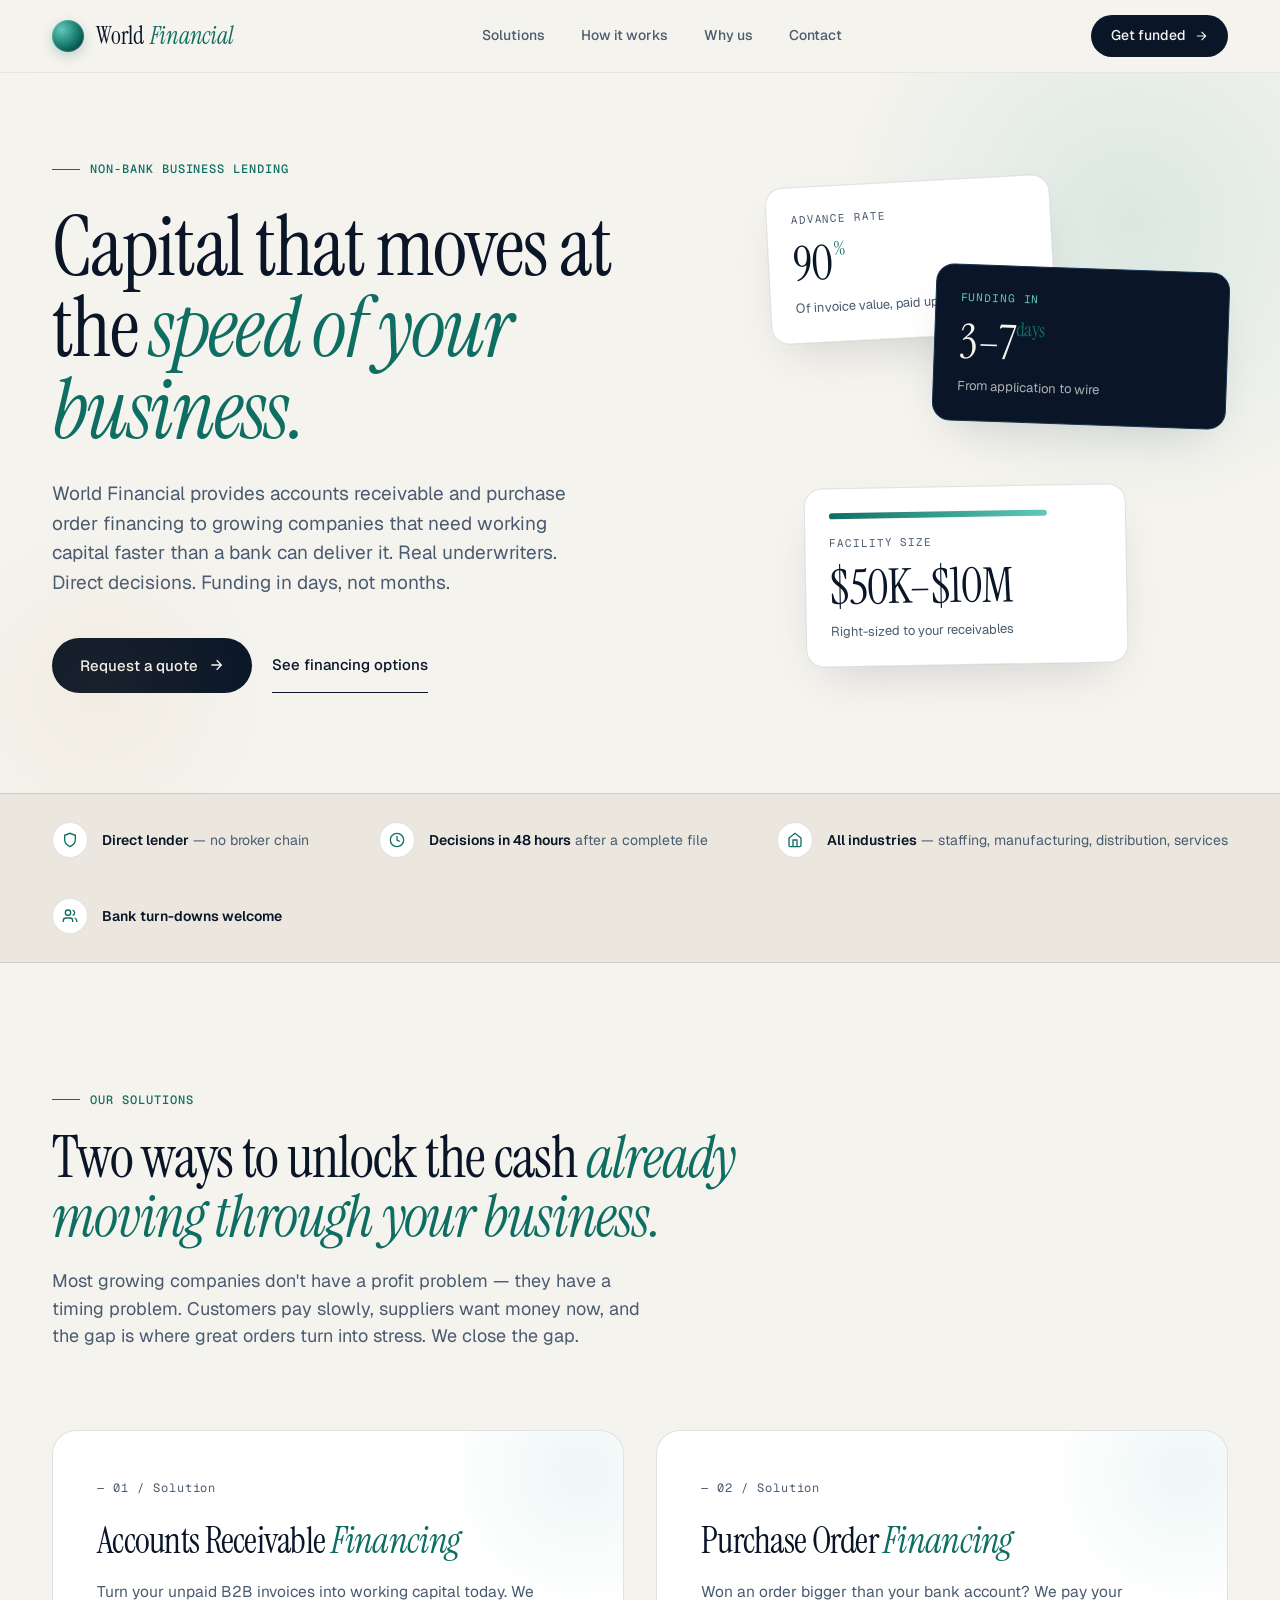
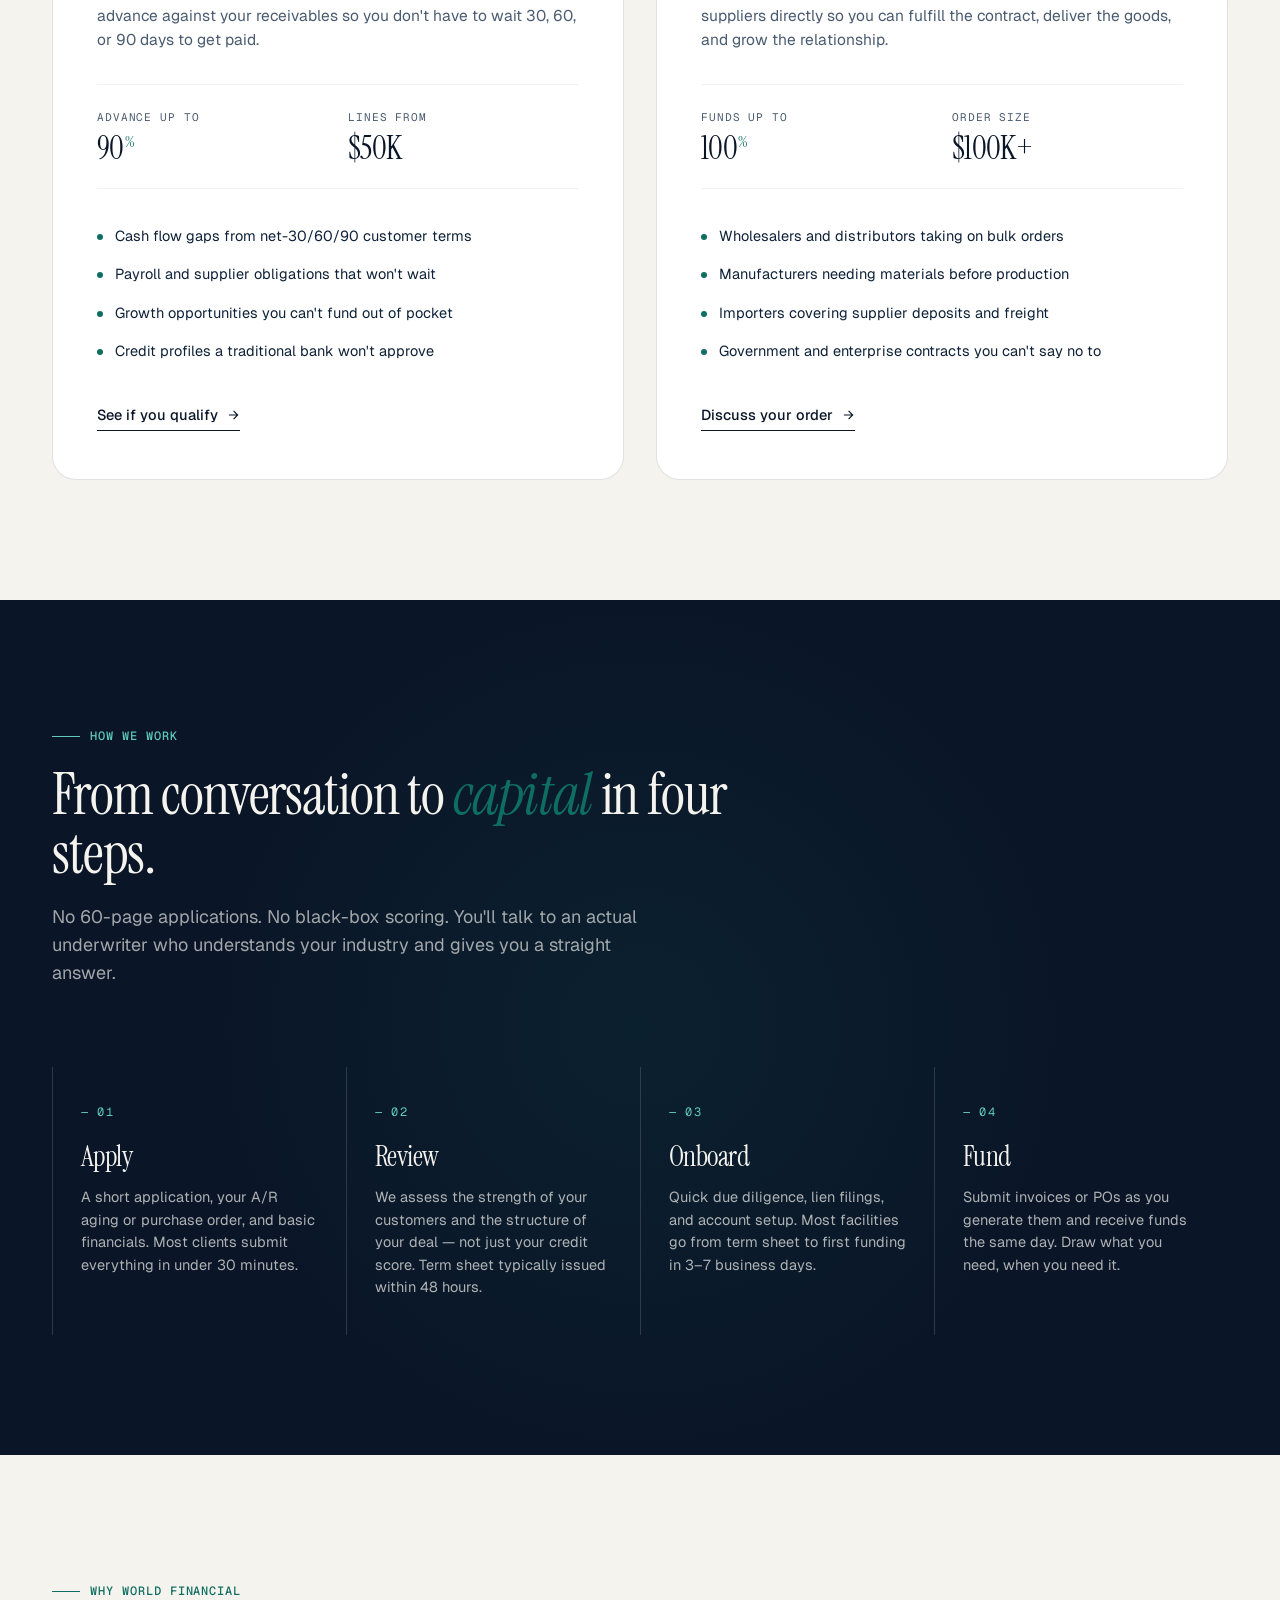
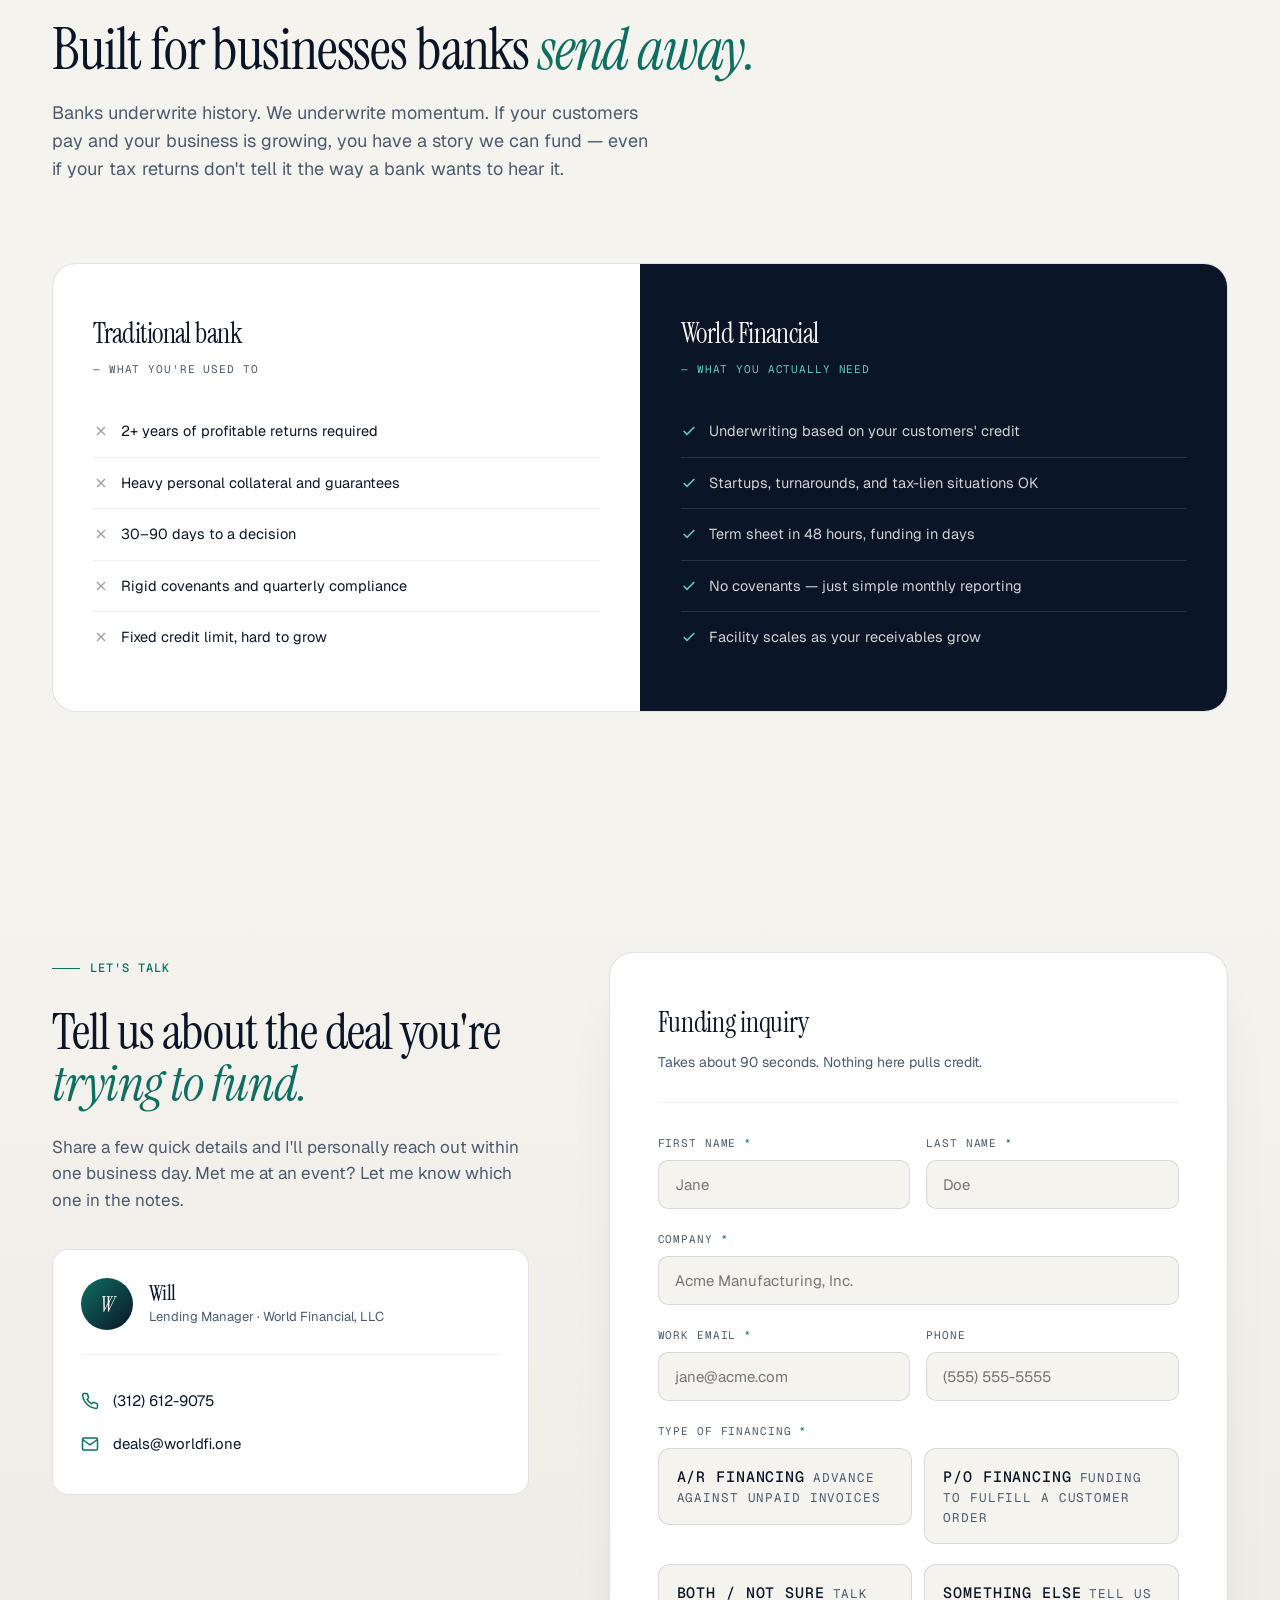
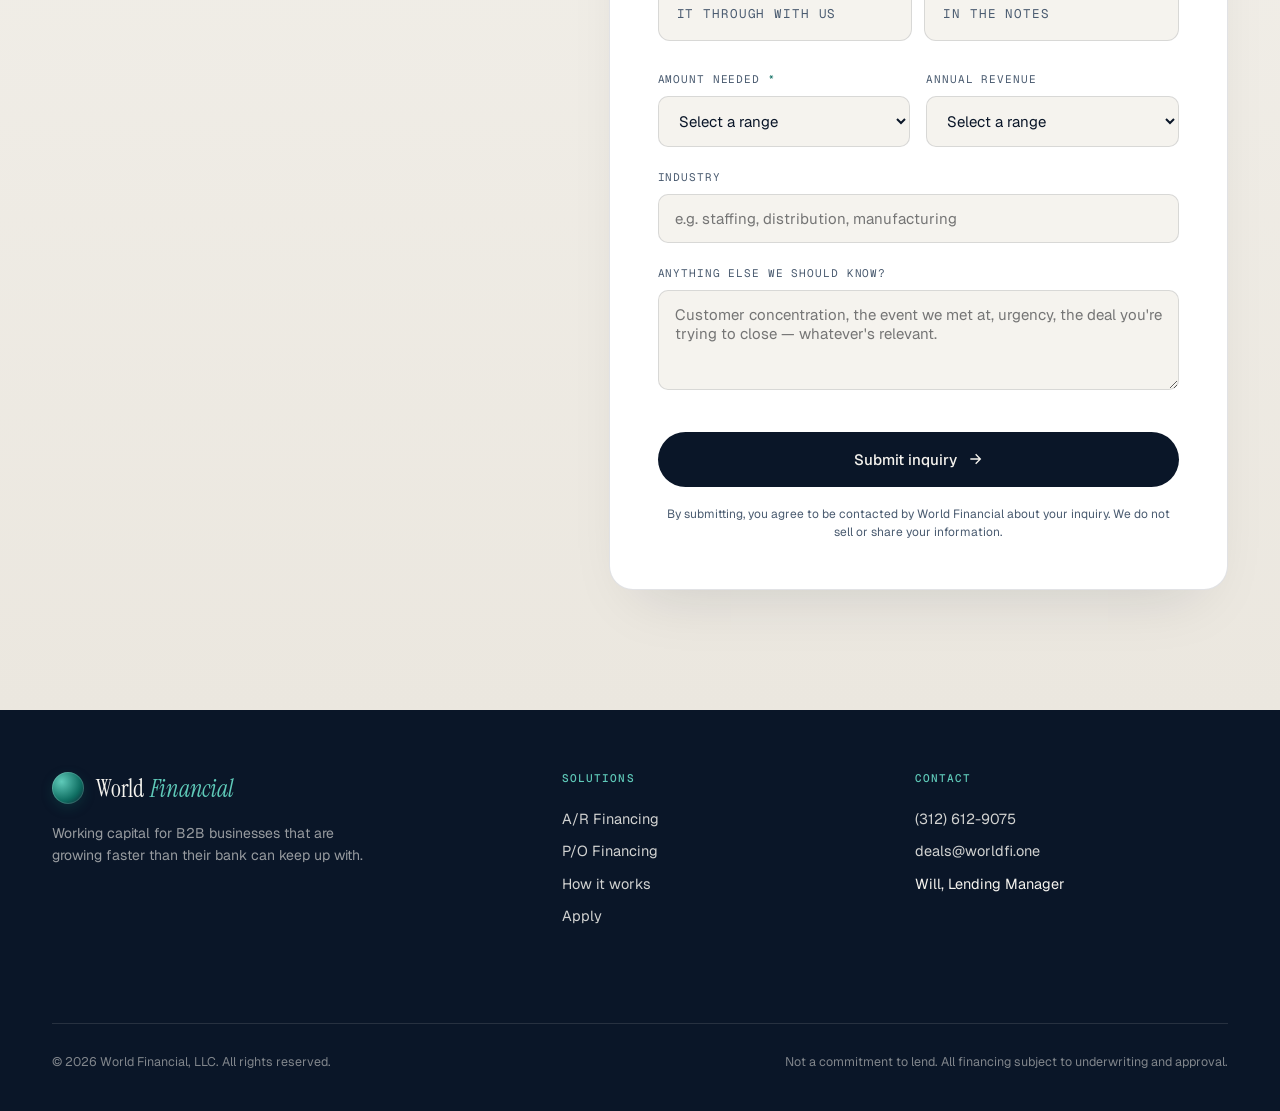
==== commit 441e08cf: "Restore World Financial landing page at worldfi.one Reverts index.html to the A/R and P/O financing " ====
--- a/index.html
+++ b/index.html
@@ -1,323 +1,1341 @@
-<!doctype html>
+<!DOCTYPE html>
 <html lang="en">
 <head>
-<meta charset="utf-8">
-<meta name="viewport" content="width=device-width, initial-scale=1">
-<title>Chicago Short Term Rentals</title>
-<meta name="description" content="Distinctive, fully furnished short-term rentals across Chicago's North Side — owned and operated, professionally managed. Powered by World Financial Services.">
+<meta charset="UTF-8" />
+<meta name="viewport" content="width=device-width, initial-scale=1.0" />
+<title>World Financial — Accounts Receivable & Purchase Order Financing</title>
+<meta name="description" content="World Financial is a non-bank lender providing accounts receivable financing and purchase order financing to growing businesses. Fast funding, flexible terms, real people." />
+<link rel="icon" type="image/svg+xml" href="data:image/svg+xml,%3Csvg xmlns='http://www.w3.org/2000/svg' viewBox='0 0 100 100'%3E%3Cdefs%3E%3CradialGradient id='g' cx='30%25' cy='30%25'%3E%3Cstop offset='0%25' stop-color='%235fcab9'/%3E%3Cstop offset='60%25' stop-color='%230f6e62'/%3E%3Cstop offset='100%25' stop-color='%230a1628'/%3E%3C/radialGradient%3E%3C/defs%3E%3Ccircle cx='50' cy='50' r='46' fill='url(%23g)'/%3E%3Cellipse cx='50' cy='50' rx='46' ry='18' fill='none' stroke='%235fcab9' stroke-width='1.5' opacity='0.6'/%3E%3Cellipse cx='50' cy='50' rx='18' ry='46' fill='none' stroke='%235fcab9' stroke-width='1.5' opacity='0.6'/%3E%3Ccircle cx='50' cy='50' r='46' fill='none' stroke='%235fcab9' stroke-width='1.5' opacity='0.6'/%3E%3C/svg%3E">
+<link rel="preconnect" href="https://fonts.googleapis.com">
+<link rel="preconnect" href="https://fonts.gstatic.com" crossorigin>
+<link href="https://fonts.googleapis.com/css2?family=Instrument+Serif:ital@0;1&family=Geist:wght@300;400;500;600;700&family=Geist+Mono:wght@400;500&display=swap" rel="stylesheet">
+
 <style>
   :root {
-    --paper: #f4f3ef;
-    --surface: #ffffff;
-    --ink: #17202b;
-    --ink-soft: #4a5563;
-    --line: #ddd8cd;
-    --brass: #9c6f2a;        /* accent on light grounds */
-    --brass-bright: #c79a4e; /* accent on dark grounds */
-    --navy: #16283a;
-    --navy-2: #1d3752;
-    --warm-white: #f3ece0;
-  }
-  @media (prefers-color-scheme: dark) {
-    :root {
-      --paper: #0f141b;
-      --surface: #161e28;
-      --ink: #eef1f5;
-      --ink-soft: #a6b2c0;
-      --line: #263140;
-      --brass: #cfa055;
-      --brass-bright: #d8ab60;
-      --navy: #101a26;
-      --navy-2: #1a2c40;
-      --warm-white: #f3ece0;
-    }
-  }
-  :root[data-theme="light"] {
-    --paper: #f4f3ef; --surface: #ffffff; --ink: #17202b; --ink-soft: #4a5563;
-    --line: #ddd8cd; --brass: #9c6f2a; --brass-bright: #c79a4e; --navy: #16283a; --navy-2: #1d3752;
-  }
-  :root[data-theme="dark"] {
-    --paper: #0f141b; --surface: #161e28; --ink: #eef1f5; --ink-soft: #a6b2c0;
-    --line: #263140; --brass: #cfa055; --brass-bright: #d8ab60; --navy: #101a26; --navy-2: #1a2c40;
-  }
-
-  * { box-sizing: border-box; }
-  html { -webkit-text-size-adjust: 100%; }
+    --ink: #0a1628;
+    --ink-2: #0f2238;
+    --ink-3: #15324f;
+    --paper: #f5f3ee;
+    --paper-2: #ebe7df;
+    --teal: #1e9b8a;
+    --teal-deep: #0f6e62;
+    --teal-glow: #5fcab9;
+    --gold: #c9a55c;
+    --line: rgba(10, 22, 40, 0.12);
+    --line-soft: rgba(10, 22, 40, 0.06);
+    --muted: #4a5b70;
+    --serif: "Instrument Serif", "Cormorant Garamond", Georgia, serif;
+    --sans: "Geist", -apple-system, BlinkMacSystemFont, sans-serif;
+    --mono: "Geist Mono", ui-monospace, monospace;
+  }
+
+  * { box-sizing: border-box; margin: 0; padding: 0; }
+  html { scroll-behavior: smooth; }
   body {
-    margin: 0;
+    font-family: var(--sans);
     background: var(--paper);
     color: var(--ink);
-    font-family: system-ui, -apple-system, "Segoe UI", Roboto, Helvetica, Arial, sans-serif;
+    font-size: 16px;
+    line-height: 1.55;
+    -webkit-font-smoothing: antialiased;
+    overflow-x: hidden;
+  }
+
+  ::selection { background: var(--ink); color: var(--paper); }
+
+  a { color: inherit; text-decoration: none; }
+  img { max-width: 100%; display: block; }
+
+  .wrap { max-width: 1240px; margin: 0 auto; padding: 0 32px; }
+
+  /* ─── NAV ─── */
+  nav.top {
+    position: sticky;
+    top: 0;
+    z-index: 50;
+    background: rgba(245, 243, 238, 0.85);
+    backdrop-filter: blur(12px);
+    -webkit-backdrop-filter: blur(12px);
+    border-bottom: 1px solid var(--line-soft);
+  }
+  nav.top .wrap {
+    display: flex;
+    align-items: center;
+    justify-content: space-between;
+    height: 72px;
+  }
+  .brand {
+    display: flex;
+    align-items: center;
+    gap: 12px;
+    font-family: var(--serif);
+    font-size: 24px;
+    letter-spacing: -0.01em;
+  }
+  .brand-mark {
+    width: 32px;
+    height: 32px;
+    border-radius: 50%;
+    background: radial-gradient(circle at 30% 30%, var(--teal-glow), var(--teal-deep) 60%, var(--ink) 100%);
+    box-shadow: inset 0 0 0 1px rgba(255,255,255,0.15), 0 4px 12px rgba(15,110,98,0.25);
+    flex-shrink: 0;
+  }
+  .brand strong { font-weight: 400; }
+  .brand em { font-style: italic; color: var(--teal-deep); margin-left: 2px; }
+
+  nav.top ul {
+    list-style: none;
+    display: flex;
+    gap: 36px;
+    font-size: 14px;
+    font-weight: 500;
+  }
+  nav.top ul a { color: var(--muted); transition: color .2s; }
+  nav.top ul a:hover { color: var(--ink); }
+
+  .cta-pill {
+    display: inline-flex;
+    align-items: center;
+    gap: 8px;
+    background: var(--ink);
+    color: var(--paper);
+    padding: 10px 20px;
+    border-radius: 999px;
+    font-size: 14px;
+    font-weight: 500;
+    transition: transform .2s, background .2s;
+  }
+  .cta-pill:hover { background: var(--teal-deep); transform: translateY(-1px); }
+  .cta-pill svg { transition: transform .2s; }
+  .cta-pill:hover svg { transform: translateX(3px); }
+
+  @media (max-width: 880px) {
+    nav.top ul { display: none; }
+  }
+
+  /* ─── HERO ─── */
+  .hero {
+    position: relative;
+    padding: 80px 0 100px;
+    overflow: hidden;
+  }
+  .hero::before {
+    content: "";
+    position: absolute;
+    top: -200px; right: -200px;
+    width: 700px; height: 700px;
+    background: radial-gradient(circle, rgba(30,155,138,0.12) 0%, transparent 60%);
+    pointer-events: none;
+  }
+  .hero::after {
+    content: "";
+    position: absolute;
+    bottom: -100px; left: -100px;
+    width: 400px; height: 400px;
+    background: radial-gradient(circle, rgba(201,165,92,0.08) 0%, transparent 60%);
+    pointer-events: none;
+  }
+
+  .hero-grid {
+    display: grid;
+    grid-template-columns: 1.15fr 0.85fr;
+    gap: 80px;
+    align-items: center;
+    position: relative;
+  }
+  @media (max-width: 980px) {
+    .hero-grid { grid-template-columns: 1fr; gap: 56px; }
+  }
+
+  .eyebrow {
+    display: inline-flex;
+    align-items: center;
+    gap: 10px;
+    font-family: var(--mono);
+    font-size: 12px;
+    font-weight: 500;
+    letter-spacing: 0.08em;
+    text-transform: uppercase;
+    color: var(--teal-deep);
+    margin-bottom: 28px;
+  }
+  .eyebrow::before {
+    content: "";
+    width: 28px; height: 1px;
+    background: var(--teal-deep);
+  }
+
+  h1.hero-title {
+    font-family: var(--serif);
+    font-weight: 400;
+    font-size: clamp(48px, 6.5vw, 88px);
+    line-height: 0.98;
+    letter-spacing: -0.02em;
+    margin-bottom: 28px;
+  }
+  h1.hero-title em {
+    font-style: italic;
+    color: var(--teal-deep);
+  }
+
+  .hero p.lede {
+    font-size: 19px;
+    line-height: 1.55;
+    color: var(--muted);
+    max-width: 540px;
+    margin-bottom: 40px;
+  }
+
+  .hero-actions {
+    display: flex;
+    align-items: center;
+    gap: 20px;
+    flex-wrap: wrap;
+  }
+  .btn-primary {
+    display: inline-flex;
+    align-items: center;
+    gap: 10px;
+    background: var(--ink);
+    color: var(--paper);
+    padding: 16px 28px;
+    border-radius: 999px;
+    font-weight: 500;
+    font-size: 15px;
+    transition: all .2s;
+  }
+  .btn-primary:hover { background: var(--teal-deep); transform: translateY(-2px); box-shadow: 0 12px 24px rgba(15,110,98,0.25); }
+  .btn-primary svg { transition: transform .2s; }
+  .btn-primary:hover svg { transform: translateX(4px); }
+
+  .btn-ghost {
+    display: inline-flex;
+    align-items: center;
+    gap: 10px;
+    color: var(--ink);
+    padding: 16px 0;
+    font-weight: 500;
+    font-size: 15px;
+    border-bottom: 1px solid var(--ink);
+    transition: color .2s, border-color .2s;
+  }
+  .btn-ghost:hover { color: var(--teal-deep); border-color: var(--teal-deep); }
+
+  /* Hero card stack */
+  .hero-card-stack {
+    position: relative;
+    width: 100%;
+    max-width: 460px;
+    margin-left: auto;
+    aspect-ratio: 0.95;
+  }
+  .stat-card {
+    position: absolute;
+    background: white;
+    border: 1px solid var(--line);
+    border-radius: 18px;
+    padding: 24px;
+    box-shadow: 0 20px 50px -20px rgba(10,22,40,0.18);
+  }
+  .stat-card .label {
+    font-family: var(--mono);
+    font-size: 11px;
+    text-transform: uppercase;
+    letter-spacing: 0.08em;
+    color: var(--muted);
+    margin-bottom: 12px;
+  }
+  .stat-card .value {
+    font-family: var(--serif);
+    font-size: 48px;
+    line-height: 1;
+    letter-spacing: -0.02em;
+    color: var(--ink);
+  }
+  .stat-card .value sup { font-size: 0.4em; vertical-align: top; margin-left: 2px; color: var(--teal-deep); }
+  .stat-card .sub {
+    font-size: 13px;
+    color: var(--muted);
+    margin-top: 10px;
+  }
+
+  .card-1 { top: 0; left: 0; width: 62%; transform: rotate(-3deg); }
+  .card-2 { top: 18%; right: 0; width: 64%; transform: rotate(2deg); background: var(--ink); color: var(--paper); border-color: var(--ink-3); }
+  .card-2 .label { color: var(--teal-glow); }
+  .card-2 .value { color: var(--paper); }
+  .card-2 .sub { color: rgba(245,243,238,0.7); }
+  .card-3 { bottom: 0; left: 8%; width: 70%; transform: rotate(-1deg); }
+  .card-3 .accent-bar {
+    height: 6px;
+    background: linear-gradient(90deg, var(--teal-deep), var(--teal-glow));
+    border-radius: 3px;
+    margin-bottom: 16px;
+    width: 80%;
+  }
+
+  /* ─── TRUST STRIP ─── */
+  .trust-strip {
+    border-top: 1px solid var(--line);
+    border-bottom: 1px solid var(--line);
+    background: var(--paper-2);
+    padding: 28px 0;
+  }
+  .trust-strip .wrap {
+    display: flex;
+    align-items: center;
+    justify-content: space-between;
+    gap: 40px;
+    flex-wrap: wrap;
+  }
+  .trust-item {
+    display: flex;
+    align-items: center;
+    gap: 14px;
+    font-size: 14px;
+    color: var(--muted);
+  }
+  .trust-item strong { color: var(--ink); font-weight: 600; }
+  .trust-icon {
+    width: 36px; height: 36px;
+    border-radius: 50%;
+    background: white;
+    border: 1px solid var(--line);
+    display: grid; place-items: center;
+    color: var(--teal-deep);
+    flex-shrink: 0;
+  }
+
+  /* ─── SECTION GENERIC ─── */
+  section.block {
+    padding: 120px 0;
+    position: relative;
+  }
+
+  .section-head {
+    max-width: 720px;
+    margin-bottom: 80px;
+  }
+  .section-head .eyebrow { margin-bottom: 20px; }
+  h2.section-title {
+    font-family: var(--serif);
+    font-weight: 400;
+    font-size: clamp(36px, 4.5vw, 60px);
+    line-height: 1.02;
+    letter-spacing: -0.02em;
+    margin-bottom: 20px;
+  }
+  h2.section-title em { font-style: italic; color: var(--teal-deep); }
+  .section-head p {
+    font-size: 18px;
+    color: var(--muted);
+    line-height: 1.55;
+    max-width: 600px;
+  }
+
+  /* ─── PRODUCTS ─── */
+  .products {
+    display: grid;
+    grid-template-columns: 1fr 1fr;
+    gap: 32px;
+  }
+  @media (max-width: 880px) { .products { grid-template-columns: 1fr; } }
+
+  .product {
+    background: white;
+    border: 1px solid var(--line);
+    border-radius: 24px;
+    padding: 48px 44px;
+    position: relative;
+    overflow: hidden;
+    transition: transform .3s ease, box-shadow .3s ease;
+  }
+  .product:hover {
+    transform: translateY(-4px);
+    box-shadow: 0 30px 60px -30px rgba(10,22,40,0.2);
+  }
+  .product::before {
+    content: "";
+    position: absolute;
+    top: -100px; right: -100px;
+    width: 280px; height: 280px;
+    background: radial-gradient(circle, rgba(30,155,138,0.08) 0%, transparent 70%);
+    pointer-events: none;
+  }
+  .product-num {
+    font-family: var(--mono);
+    font-size: 12px;
+    color: var(--muted);
+    margin-bottom: 24px;
+    letter-spacing: 0.08em;
+  }
+  .product h3 {
+    font-family: var(--serif);
+    font-weight: 400;
+    font-size: 36px;
+    line-height: 1.05;
+    letter-spacing: -0.02em;
+    margin-bottom: 20px;
+  }
+  .product h3 em { font-style: italic; color: var(--teal-deep); }
+  .product p.summary {
+    color: var(--muted);
+    margin-bottom: 32px;
+    font-size: 15.5px;
+  }
+  .product .stats {
+    display: grid;
+    grid-template-columns: 1fr 1fr;
+    gap: 20px;
+    padding: 24px 0;
+    border-top: 1px solid var(--line-soft);
+    border-bottom: 1px solid var(--line-soft);
+    margin-bottom: 28px;
+  }
+  .product .stat .label {
+    font-family: var(--mono);
+    font-size: 11px;
+    text-transform: uppercase;
+    letter-spacing: 0.08em;
+    color: var(--muted);
+    margin-bottom: 6px;
+  }
+  .product .stat .value {
+    font-family: var(--serif);
+    font-size: 32px;
+    line-height: 1;
+    letter-spacing: -0.02em;
+  }
+  .product .stat .value sup { font-size: 0.5em; color: var(--teal-deep); margin-left: 1px; }
+
+  .product ul.fits {
+    list-style: none;
+    margin-bottom: 32px;
+  }
+  .product ul.fits li {
+    font-size: 14.5px;
+    color: var(--ink-2);
+    padding: 8px 0;
+    display: flex;
+    align-items: flex-start;
+    gap: 12px;
+  }
+  .product ul.fits li::before {
+    content: "";
+    width: 6px; height: 6px;
+    background: var(--teal-deep);
+    border-radius: 50%;
+    margin-top: 9px;
+    flex-shrink: 0;
+  }
+
+  .product-cta {
+    display: inline-flex;
+    align-items: center;
+    gap: 8px;
+    color: var(--ink);
+    font-weight: 500;
+    font-size: 14.5px;
+    border-bottom: 1px solid currentColor;
+    padding-bottom: 4px;
+    transition: color .2s;
+  }
+  .product-cta:hover { color: var(--teal-deep); }
+  .product-cta svg { transition: transform .2s; }
+  .product-cta:hover svg { transform: translateX(3px); }
+
+  /* ─── HOW IT WORKS ─── */
+  .how-section {
+    background: var(--ink);
+    color: var(--paper);
+    position: relative;
+    overflow: hidden;
+  }
+  .how-section::before {
+    content: "";
+    position: absolute;
+    top: 50%; left: 50%;
+    transform: translate(-50%, -50%);
+    width: 1200px; height: 1200px;
+    background: radial-gradient(circle, rgba(30,155,138,0.08) 0%, transparent 50%);
+    pointer-events: none;
+  }
+  .how-section h2.section-title { color: var(--paper); }
+  .how-section .section-head p { color: rgba(245,243,238,0.65); }
+  .how-section .eyebrow { color: var(--teal-glow); }
+  .how-section .eyebrow::before { background: var(--teal-glow); }
+
+  .steps {
+    display: grid;
+    grid-template-columns: repeat(4, 1fr);
+    gap: 0;
+    position: relative;
+  }
+  @media (max-width: 880px) {
+    .steps { grid-template-columns: 1fr 1fr; }
+  }
+  @media (max-width: 520px) {
+    .steps { grid-template-columns: 1fr; }
+  }
+
+  .step {
+    padding: 36px 28px 36px 0;
+    border-left: 1px solid rgba(245,243,238,0.15);
+    padding-left: 28px;
+    position: relative;
+  }
+  .step:first-child { padding-left: 28px; }
+  .step .num {
+    font-family: var(--mono);
+    font-size: 12px;
+    letter-spacing: 0.1em;
+    color: var(--teal-glow);
+    margin-bottom: 20px;
+  }
+  .step h4 {
+    font-family: var(--serif);
+    font-weight: 400;
+    font-size: 28px;
+    line-height: 1.1;
+    margin-bottom: 14px;
+    letter-spacing: -0.02em;
+  }
+  .step p {
+    font-size: 14.5px;
+    color: rgba(245,243,238,0.7);
+    line-height: 1.55;
+  }
+
+  /* ─── COMPARISON ─── */
+  .compare {
+    display: grid;
+    grid-template-columns: 1fr 1fr;
+    gap: 0;
+    border: 1px solid var(--line);
+    border-radius: 24px;
+    overflow: hidden;
+    background: white;
+  }
+  @media (max-width: 720px) { .compare { grid-template-columns: 1fr; } }
+  .compare-col { padding: 48px 40px; }
+  .compare-col + .compare-col { border-left: 1px solid var(--line); }
+  @media (max-width: 720px) {
+    .compare-col + .compare-col { border-left: 0; border-top: 1px solid var(--line); }
+  }
+  .compare-col.highlight { background: var(--ink); color: var(--paper); }
+  .compare-col h4 {
+    font-family: var(--serif);
+    font-weight: 400;
+    font-size: 28px;
+    margin-bottom: 6px;
+    letter-spacing: -0.02em;
+  }
+  .compare-col .tag {
+    font-family: var(--mono);
+    font-size: 11px;
+    text-transform: uppercase;
+    letter-spacing: 0.08em;
+    color: var(--muted);
+    margin-bottom: 28px;
+  }
+  .compare-col.highlight .tag { color: var(--teal-glow); }
+  .compare-col ul { list-style: none; }
+  .compare-col li {
+    padding: 14px 0;
+    border-top: 1px solid var(--line-soft);
+    font-size: 14.5px;
+    display: flex;
+    align-items: flex-start;
+    gap: 12px;
+  }
+  .compare-col.highlight li { border-color: rgba(245,243,238,0.12); color: rgba(245,243,238,0.85); }
+  .compare-col li:first-child { border-top: 0; }
+  .compare-col li svg { flex-shrink: 0; margin-top: 3px; }
+
+  /* ─── FORM ─── */
+  .form-section {
+    background: linear-gradient(180deg, var(--paper) 0%, var(--paper-2) 100%);
+    position: relative;
+  }
+
+  .form-grid {
+    display: grid;
+    grid-template-columns: 1fr 1.3fr;
+    gap: 80px;
+    align-items: start;
+  }
+  @media (max-width: 980px) { .form-grid { grid-template-columns: 1fr; gap: 56px; } }
+
+  .form-aside h2 {
+    font-family: var(--serif);
+    font-weight: 400;
+    font-size: clamp(36px, 4vw, 52px);
+    line-height: 1.02;
+    letter-spacing: -0.02em;
+    margin-bottom: 24px;
+  }
+  .form-aside h2 em { font-style: italic; color: var(--teal-deep); }
+  .form-aside p {
+    color: var(--muted);
     font-size: 17px;
-    line-height: 1.6;
-    -webkit-font-smoothing: antialiased;
-  }
-  .serif { font-family: "Iowan Old Style", "Palatino Linotype", Palatino, "Book Antiqua", Georgia, serif; }
-
-  .wrap { width: 100%; max-width: 1080px; margin: 0 auto; padding: 0 clamp(20px, 5vw, 44px); }
-
-  a { color: inherit; }
-  .eyebrow {
-    font-size: 0.72rem; letter-spacing: 0.2em; text-transform: uppercase; font-weight: 600;
-  }
-
-  /* ---------- top bar ---------- */
-  .topbar {
-    position: relative; z-index: 2;
-    display: flex; align-items: center; justify-content: space-between;
-    padding-top: clamp(18px, 3vw, 28px);
-  }
-  .brand {
-    display: flex; align-items: baseline; gap: 10px;
-    font-family: "Iowan Old Style", "Palatino Linotype", Palatino, Georgia, serif;
-    color: var(--warm-white); text-decoration: none;
-  }
-  .brand b { font-weight: 600; font-size: 1.05rem; letter-spacing: 0.01em; }
-  .brand span { font-size: 0.68rem; letter-spacing: 0.22em; text-transform: uppercase; color: var(--brass-bright); font-family: system-ui, sans-serif; }
-  .topbar nav { display: flex; gap: 26px; align-items: center; }
-  .topbar nav a { color: rgba(243,236,224,0.82); text-decoration: none; font-size: 0.82rem; letter-spacing: 0.04em; }
-  .topbar nav a:hover { color: var(--warm-white); }
-  @media (max-width: 640px) { .topbar nav a.hide-sm { display: none; } }
-
-  /* ---------- hero ---------- */
-  .hero {
-    position: relative; overflow: hidden;
-    background: var(--navy);
-    color: var(--warm-white);
-  }
-  .hero::before {
-    content: ""; position: absolute; inset: 0; z-index: 0;
-    background:
-      repeating-linear-gradient(0deg,  transparent 0 63px, rgba(199,154,78,0.09) 63px 64px),
-      repeating-linear-gradient(90deg, transparent 0 63px, rgba(199,154,78,0.09) 63px 64px),
-      radial-gradient(120% 90% at 78% -10%, var(--navy-2) 0%, var(--navy) 60%);
-    -webkit-mask-image: radial-gradient(120% 100% at 60% 0%, #000 40%, transparent 92%);
-            mask-image: radial-gradient(120% 100% at 60% 0%, #000 40%, transparent 92%);
-  }
-  .hero-inner {
-    position: relative; z-index: 1;
-    padding: clamp(64px, 12vw, 128px) 0 clamp(72px, 12vw, 120px);
-    max-width: 760px;
-  }
-  .hero .eyebrow { color: var(--brass-bright); }
-  .hero h1 {
-    font-family: "Iowan Old Style", "Palatino Linotype", Palatino, "Book Antiqua", Georgia, serif;
-    font-weight: 600; font-size: clamp(2.5rem, 6.2vw, 4.4rem); line-height: 1.04;
-    letter-spacing: -0.01em; text-wrap: balance; margin: 18px 0 0;
-  }
-  .hero h1 em { font-style: italic; color: var(--brass-bright); }
-  .hero p.lede {
-    color: rgba(243,236,224,0.86); font-size: clamp(1.05rem, 1.8vw, 1.22rem);
-    max-width: 58ch; margin: 22px 0 0;
-  }
-  .cta-row { display: flex; flex-wrap: wrap; gap: 14px; margin-top: 34px; align-items: center; }
-  .btn {
-    display: inline-flex; align-items: center; gap: 10px;
-    font-size: 0.95rem; font-weight: 600; letter-spacing: 0.01em;
-    padding: 13px 22px; border-radius: 2px; text-decoration: none;
-    transition: background .18s ease, color .18s ease, border-color .18s ease, transform .18s ease;
-  }
-  .btn-primary { background: var(--brass-bright); color: #1b1206; border: 1px solid var(--brass-bright); }
-  .btn-primary:hover { background: transparent; color: var(--brass-bright); }
-  .btn-ghost { border: 1px solid rgba(243,236,224,0.4); color: var(--warm-white); }
-  .btn-ghost:hover { border-color: var(--brass-bright); color: var(--brass-bright); }
-  .btn:focus-visible { outline: 2px solid var(--brass-bright); outline-offset: 3px; }
-
-  /* ---------- sections ---------- */
-  section { position: relative; }
-  .band { padding: clamp(56px, 9vw, 96px) 0; }
-  .section-head { max-width: 62ch; }
-  .section-head .eyebrow { color: var(--brass); }
-  .section-head h2 {
-    font-family: "Iowan Old Style", "Palatino Linotype", Palatino, "Book Antiqua", Georgia, serif;
-    font-weight: 600; font-size: clamp(1.7rem, 3.4vw, 2.4rem); line-height: 1.12;
-    letter-spacing: -0.01em; text-wrap: balance; margin: 12px 0 0;
-  }
-  .section-head p { color: var(--ink-soft); margin: 14px 0 0; }
-
-  .features { display: grid; grid-template-columns: repeat(3, 1fr); gap: clamp(16px, 2.4vw, 26px); margin-top: 42px; }
-  @media (max-width: 780px) { .features { grid-template-columns: 1fr; } }
-  .card {
-    background: var(--surface); border: 1px solid var(--line); border-radius: 4px;
-    padding: 26px 24px 28px;
-  }
-  .card .num {
-    font-family: "Iowan Old Style", Palatino, Georgia, serif; font-size: 0.95rem;
-    color: var(--brass); border-bottom: 1px solid var(--line); padding-bottom: 12px; margin-bottom: 14px;
-    display: flex; justify-content: space-between; align-items: baseline;
-  }
-  .card h3 { font-size: 1.16rem; margin: 0 0 8px; letter-spacing: -0.005em; }
-  .card p { margin: 0; color: var(--ink-soft); font-size: 0.98rem; }
-
-  /* neighborhoods */
-  .neigh { background: var(--surface); border-top: 1px solid var(--line); border-bottom: 1px solid var(--line); }
-  .neigh .grid2 { display: grid; grid-template-columns: 0.9fr 1.1fr; gap: clamp(28px, 6vw, 72px); align-items: center; }
-  @media (max-width: 820px) { .neigh .grid2 { grid-template-columns: 1fr; } }
-  .placelist { display: flex; flex-wrap: wrap; gap: 10px 10px; margin: 26px 0 0; padding: 0; list-style: none; }
-  .placelist li {
-    font-family: "Iowan Old Style", Palatino, Georgia, serif; font-size: 1.02rem;
-    padding: 8px 16px; border: 1px solid var(--line); border-radius: 999px; color: var(--ink);
+    margin-bottom: 36px;
+  }
+
+  .contact-card {
+    background: white;
+    border: 1px solid var(--line);
+    border-radius: 16px;
+    padding: 28px;
+  }
+  .contact-card .signature {
+    display: flex;
+    align-items: center;
+    gap: 16px;
+    margin-bottom: 24px;
+    padding-bottom: 24px;
+    border-bottom: 1px solid var(--line-soft);
+  }
+  .signature-mark {
+    width: 52px; height: 52px;
+    border-radius: 50%;
+    background: linear-gradient(135deg, var(--teal-deep), var(--ink));
+    color: var(--paper);
+    display: grid; place-items: center;
+    font-family: var(--serif);
+    font-size: 22px;
+    font-style: italic;
+  }
+  .signature-info .name {
+    font-family: var(--serif);
+    font-size: 22px;
+    line-height: 1.1;
+    letter-spacing: -0.01em;
+  }
+  .signature-info .title {
+    font-size: 13px;
+    color: var(--muted);
+    margin-top: 2px;
+  }
+
+  .contact-line {
+    display: flex;
+    align-items: center;
+    gap: 14px;
+    padding: 10px 0;
+    font-size: 15px;
+  }
+  .contact-line svg { color: var(--teal-deep); flex-shrink: 0; }
+  .contact-line a { color: var(--ink); transition: color .2s; }
+  .contact-line a:hover { color: var(--teal-deep); }
+
+  .form-card {
+    background: white;
+    border: 1px solid var(--line);
+    border-radius: 24px;
+    padding: 48px;
+    box-shadow: 0 30px 60px -30px rgba(10,22,40,0.15);
+  }
+  @media (max-width: 600px) { .form-card { padding: 32px 24px; } }
+
+  .form-card .form-head {
+    margin-bottom: 32px;
+    padding-bottom: 28px;
+    border-bottom: 1px solid var(--line-soft);
+  }
+  .form-card h3 {
+    font-family: var(--serif);
+    font-weight: 400;
+    font-size: 28px;
+    margin-bottom: 8px;
+    letter-spacing: -0.01em;
+  }
+  .form-card .form-sub {
+    font-size: 14px;
+    color: var(--muted);
+  }
+
+  .field {
+    margin-bottom: 22px;
+  }
+  .field label {
+    display: block;
+    font-family: var(--mono);
+    font-size: 11px;
+    text-transform: uppercase;
+    letter-spacing: 0.08em;
+    color: var(--muted);
+    margin-bottom: 8px;
+  }
+  .field label .req { color: var(--teal-deep); }
+  .field input,
+  .field select,
+  .field textarea {
+    width: 100%;
+    font-family: var(--sans);
+    font-size: 15px;
+    color: var(--ink);
     background: var(--paper);
-  }
-  .placelist li b { color: var(--brass); font-weight: 600; }
-
-  /* contact */
-  .contact { background: var(--navy); color: var(--warm-white); text-align: center; }
-  .contact .eyebrow { color: var(--brass-bright); }
-  .contact h2 {
-    font-family: "Iowan Old Style", "Palatino Linotype", Palatino, Georgia, serif;
-    font-weight: 600; font-size: clamp(1.8rem, 3.6vw, 2.6rem); margin: 12px auto 0; max-width: 20ch;
-    text-wrap: balance; line-height: 1.1;
-  }
-  .contact p { color: rgba(243,236,224,0.82); max-width: 46ch; margin: 16px auto 0; }
-  .contact .cta-row { justify-content: center; }
-  .maillink { color: var(--brass-bright); text-decoration: none; border-bottom: 1px solid transparent; }
-  .maillink:hover { border-bottom-color: var(--brass-bright); }
-
-  /* footer */
-  footer { background: var(--paper); color: var(--ink-soft); }
-  .foot {
-    display: flex; flex-wrap: wrap; gap: 14px 28px; align-items: center; justify-content: space-between;
-    padding: 30px 0 40px; font-size: 0.85rem;
-  }
-  .foot .powered { color: var(--ink); font-weight: 600; letter-spacing: 0.01em; }
-  .foot .powered b { color: var(--brass); font-weight: 600; }
-  .foot .legal { letter-spacing: 0.01em; }
-
-  /* motion */
-  .reveal { opacity: 0; transform: translateY(14px); transition: opacity .7s ease, transform .7s ease; }
-  .reveal.in { opacity: 1; transform: none; }
-  @media (prefers-reduced-motion: reduce) {
-    .reveal { opacity: 1; transform: none; transition: none; }
-    * { scroll-behavior: auto; }
-  }
+    border: 1px solid var(--line);
+    border-radius: 10px;
+    padding: 14px 16px;
+    transition: border-color .15s, background .15s, box-shadow .15s;
+  }
+  .field input:focus,
+  .field select:focus,
+  .field textarea:focus {
+    outline: none;
+    border-color: var(--teal-deep);
+    background: white;
+    box-shadow: 0 0 0 4px rgba(30,155,138,0.12);
+  }
+  .field textarea { resize: vertical; min-height: 100px; }
+
+  .field-row {
+    display: grid;
+    grid-template-columns: 1fr 1fr;
+    gap: 16px;
+  }
+  @media (max-width: 540px) { .field-row { grid-template-columns: 1fr; } }
+
+  .radio-group {
+    display: grid;
+    grid-template-columns: 1fr 1fr;
+    gap: 12px;
+  }
+  @media (max-width: 540px) { .radio-group { grid-template-columns: 1fr; } }
+  .radio-card {
+    position: relative;
+    cursor: pointer;
+  }
+  .radio-card input { position: absolute; opacity: 0; pointer-events: none; }
+  .radio-card .radio-inner {
+    display: block;
+    background: var(--paper);
+    border: 1px solid var(--line);
+    border-radius: 12px;
+    padding: 16px 18px;
+    transition: all .15s;
+  }
+  .radio-card .radio-inner .rc-title {
+    font-weight: 500;
+    font-size: 15px;
+    color: var(--ink);
+    margin-bottom: 4px;
+  }
+  .radio-card .radio-inner .rc-sub {
+    font-size: 12.5px;
+    color: var(--muted);
+  }
+  .radio-card input:checked + .radio-inner {
+    background: var(--ink);
+    border-color: var(--ink);
+  }
+  .radio-card input:checked + .radio-inner .rc-title { color: var(--paper); }
+  .radio-card input:checked + .radio-inner .rc-sub { color: var(--teal-glow); }
+  .radio-card:hover .radio-inner { border-color: var(--ink-3); }
+
+  .form-submit {
+    display: inline-flex;
+    align-items: center;
+    justify-content: center;
+    gap: 10px;
+    width: 100%;
+    background: var(--ink);
+    color: var(--paper);
+    border: 0;
+    padding: 18px 28px;
+    border-radius: 999px;
+    font-family: var(--sans);
+    font-weight: 500;
+    font-size: 15px;
+    cursor: pointer;
+    transition: all .2s;
+    margin-top: 12px;
+  }
+  .form-submit:hover { background: var(--teal-deep); transform: translateY(-2px); box-shadow: 0 12px 24px rgba(15,110,98,0.3); }
+  .form-submit svg { transition: transform .2s; }
+  .form-submit:hover svg { transform: translateX(4px); }
+
+  .form-disclaimer {
+    font-size: 12px;
+    color: var(--muted);
+    margin-top: 18px;
+    text-align: center;
+    line-height: 1.5;
+  }
+
+  .form-success {
+    display: none;
+    text-align: center;
+    padding: 40px 20px;
+  }
+  .form-success.active { display: block; }
+  .form-success .check {
+    width: 64px; height: 64px;
+    border-radius: 50%;
+    background: var(--teal-deep);
+    color: white;
+    display: grid; place-items: center;
+    margin: 0 auto 24px;
+  }
+  .form-success h3 {
+    font-family: var(--serif);
+    font-size: 32px;
+    margin-bottom: 12px;
+    letter-spacing: -0.02em;
+  }
+  .form-success p {
+    color: var(--muted);
+    max-width: 400px;
+    margin: 0 auto;
+  }
+
+  /* ─── FOOTER ─── */
+  footer {
+    background: var(--ink);
+    color: var(--paper);
+    padding: 60px 0 40px;
+  }
+  footer .wrap {
+    display: grid;
+    grid-template-columns: 1.5fr 1fr 1fr;
+    gap: 40px;
+    align-items: start;
+  }
+  @media (max-width: 720px) {
+    footer .wrap { grid-template-columns: 1fr; gap: 32px; }
+  }
+  footer .brand { color: var(--paper); }
+  footer .brand em { color: var(--teal-glow); }
+  footer .footer-tag {
+    font-size: 14px;
+    color: rgba(245,243,238,0.6);
+    margin-top: 16px;
+    max-width: 320px;
+  }
+  footer h5 {
+    font-family: var(--mono);
+    font-size: 11px;
+    text-transform: uppercase;
+    letter-spacing: 0.1em;
+    color: var(--teal-glow);
+    margin-bottom: 16px;
+    font-weight: 500;
+  }
+  footer ul { list-style: none; }
+  footer ul li { padding: 5px 0; font-size: 14.5px; }
+  footer ul a { color: rgba(245,243,238,0.85); transition: color .2s; }
+  footer ul a:hover { color: var(--teal-glow); }
+
+  .footer-bottom {
+    border-top: 1px solid rgba(245,243,238,0.12);
+    margin-top: 50px;
+    padding-top: 28px;
+    font-size: 12.5px;
+    color: rgba(245,243,238,0.5);
+    display: flex;
+    justify-content: space-between;
+    flex-wrap: wrap;
+    gap: 16px;
+  }
+
+  /* Subtle entrance animations */
+  .fade-up {
+    opacity: 0;
+    transform: translateY(24px);
+    transition: opacity .8s ease, transform .8s ease;
+  }
+  .fade-up.in { opacity: 1; transform: translateY(0); }
 </style>
 </head>
 <body>
-  <header class="hero">
-    <div class="wrap">
-      <div class="topbar">
-        <a class="brand" href="/">
-          <b>Chicago Short&nbsp;Term Rentals</b>
-          <span>Est. Chicago</span>
-        </a>
-        <nav>
-          <a class="hide-sm" href="#stays">Stays</a>
-          <a class="hide-sm" href="#neighborhoods">Neighborhoods</a>
-          <a href="mailto:will@worldfi.one">Contact</a>
-        </nav>
-      </div>
-
-      <div class="hero-inner reveal">
-        <p class="eyebrow">Chicago &middot; North Side</p>
-        <h1>Furnished homes for a <em>better</em> stay in Chicago.</h1>
-        <p class="lede">
-          We own and operate a small portfolio of distinctive, fully furnished short-term
-          rentals across Chicago&rsquo;s North Side &mdash; professionally managed, guest-ready,
-          and booked on Airbnb, Vrbo, and Booking.com.
-        </p>
-        <div class="cta-row">
-          <a class="btn btn-primary" href="mailto:will@worldfi.one?subject=Chicago%20stay%20inquiry">Inquire about a stay</a>
-          <a class="btn btn-ghost" href="#stays">See what we offer</a>
+
+<!-- ─── NAV ─── -->
+<nav class="top">
+  <div class="wrap">
+    <a href="#" class="brand">
+      <span class="brand-mark"></span>
+      <span><strong>World</strong> <em>Financial</em></span>
+    </a>
+    <ul>
+      <li><a href="#solutions">Solutions</a></li>
+      <li><a href="#process">How it works</a></li>
+      <li><a href="#compare">Why us</a></li>
+      <li><a href="#contact">Contact</a></li>
+    </ul>
+    <a href="#contact" class="cta-pill">
+      Get funded
+      <svg width="14" height="14" viewBox="0 0 24 24" fill="none" stroke="currentColor" stroke-width="2"><path d="M5 12h14M13 5l7 7-7 7"/></svg>
+    </a>
+  </div>
+</nav>
+
+<!-- ─── HERO ─── -->
+<section class="hero">
+  <div class="wrap">
+    <div class="hero-grid">
+      <div>
+        <div class="eyebrow">Non-bank business lending</div>
+        <h1 class="hero-title">Capital that moves at the <em>speed of your business.</em></h1>
+        <p class="lede">World Financial provides accounts receivable and purchase order financing to growing companies that need working capital faster than a bank can deliver it. Real underwriters. Direct decisions. Funding in days, not months.</p>
+        <div class="hero-actions">
+          <a href="#contact" class="btn-primary">
+            Request a quote
+            <svg width="16" height="16" viewBox="0 0 24 24" fill="none" stroke="currentColor" stroke-width="2"><path d="M5 12h14M13 5l7 7-7 7"/></svg>
+          </a>
+          <a href="#solutions" class="btn-ghost">See financing options</a>
         </div>
       </div>
-    </div>
-  </header>
-
-  <main>
-    <section id="stays" class="band">
-      <div class="wrap">
-        <div class="section-head reveal">
-          <p class="eyebrow">What we offer</p>
-          <h2>Character homes, run like a boutique hotel.</h2>
-          <p>Every property is owned, furnished, and managed in-house &mdash; so the details are
-             consistent and the booking is simple, whether you&rsquo;re here for a weekend or a month.</p>
+
+      <div class="hero-card-stack">
+        <div class="stat-card card-1">
+          <div class="label">Advance Rate</div>
+          <div class="value">90<sup>%</sup></div>
+          <div class="sub">Of invoice value, paid upfront</div>
         </div>
-        <div class="features">
-          <article class="card reveal">
-            <div class="num"><span>Distinctive homes</span><span>01</span></div>
-            <h3>Real architectural character</h3>
-            <p>From a stone grotto retreat to a six-bedroom gathering house &mdash; spaces with a
-               story, not another beige box.</p>
-          </article>
-          <article class="card reveal">
-            <div class="num"><span>Prime location</span><span>02</span></div>
-            <h3>Steps from the North Side</h3>
-            <p>Close to Wrigleyville, Lakeview, and the lakefront, with fast access to the Loop
-               and both airports.</p>
-          </article>
-          <article class="card reveal">
-            <div class="num"><span>Effortless stay</span><span>03</span></div>
-            <h3>Self check-in, local support</h3>
-            <p>Contactless arrival, hotel-grade linens, and responsive help from a local team
-               for the whole stay.</p>
-          </article>
+        <div class="stat-card card-2">
+          <div class="label">Funding in</div>
+          <div class="value">3–7<sup>days</sup></div>
+          <div class="sub">From application to wire</div>
+        </div>
+        <div class="stat-card card-3">
+          <div class="accent-bar"></div>
+          <div class="label">Facility size</div>
+          <div class="value">$50K–$10M</div>
+          <div class="sub">Right-sized to your receivables</div>
         </div>
       </div>
-    </section>
-
-    <section id="neighborhoods" class="neigh band">
-      <div class="wrap">
-        <div class="grid2">
-          <div class="section-head reveal">
-            <p class="eyebrow">Where we host</p>
-            <h2>Rooted on Chicago&rsquo;s North Side.</h2>
-            <p>Our homes sit in the neighborhoods guests actually want to stay in &mdash; walkable,
-               well-connected, and minutes from the ballpark, the lake, and the city&rsquo;s best food.</p>
+    </div>
+  </div>
+</section>
+
+<!-- ─── TRUST STRIP ─── -->
+<div class="trust-strip">
+  <div class="wrap">
+    <div class="trust-item">
+      <div class="trust-icon">
+        <svg width="16" height="16" viewBox="0 0 24 24" fill="none" stroke="currentColor" stroke-width="2"><path d="M12 22s8-4 8-10V5l-8-3-8 3v7c0 6 8 10 8 10z"/></svg>
+      </div>
+      <span><strong>Direct lender</strong> — no broker chain</span>
+    </div>
+    <div class="trust-item">
+      <div class="trust-icon">
+        <svg width="16" height="16" viewBox="0 0 24 24" fill="none" stroke="currentColor" stroke-width="2"><circle cx="12" cy="12" r="10"/><path d="M12 6v6l4 2"/></svg>
+      </div>
+      <span><strong>Decisions in 48 hours</strong> after a complete file</span>
+    </div>
+    <div class="trust-item">
+      <div class="trust-icon">
+        <svg width="16" height="16" viewBox="0 0 24 24" fill="none" stroke="currentColor" stroke-width="2"><path d="M3 9l9-7 9 7v11a2 2 0 01-2 2H5a2 2 0 01-2-2z"/><polyline points="9 22 9 12 15 12 15 22"/></svg>
+      </div>
+      <span><strong>All industries</strong> — staffing, manufacturing, distribution, services</span>
+    </div>
+    <div class="trust-item">
+      <div class="trust-icon">
+        <svg width="16" height="16" viewBox="0 0 24 24" fill="none" stroke="currentColor" stroke-width="2"><path d="M16 21v-2a4 4 0 00-4-4H6a4 4 0 00-4 4v2"/><circle cx="9" cy="7" r="4"/><path d="M22 21v-2a4 4 0 00-3-3.87M16 3.13a4 4 0 010 7.75"/></svg>
+      </div>
+      <span><strong>Bank turn-downs welcome</strong></span>
+    </div>
+  </div>
+</div>
+
+<!-- ─── SOLUTIONS ─── -->
+<section class="block" id="solutions">
+  <div class="wrap">
+    <div class="section-head">
+      <div class="eyebrow">Our solutions</div>
+      <h2 class="section-title">Two ways to unlock the cash <em>already moving through your business.</em></h2>
+      <p>Most growing companies don't have a profit problem — they have a timing problem. Customers pay slowly, suppliers want money now, and the gap is where great orders turn into stress. We close the gap.</p>
+    </div>
+
+    <div class="products">
+      <!-- AR Financing -->
+      <article class="product">
+        <div class="product-num">— 01 / Solution</div>
+        <h3>Accounts Receivable <em>Financing</em></h3>
+        <p class="summary">Turn your unpaid B2B invoices into working capital today. We advance against your receivables so you don't have to wait 30, 60, or 90 days to get paid.</p>
+
+        <div class="stats">
+          <div class="stat">
+            <div class="label">Advance up to</div>
+            <div class="value">90<sup>%</sup></div>
           </div>
-          <div class="reveal">
-            <ul class="placelist">
-              <li><b>Lakeview</b></li>
-              <li><b>Wrigleyville</b></li>
-              <li>Lincoln Park</li>
-              <li>North Center</li>
-              <li>Uptown</li>
-              <li>Roscoe Village</li>
-            </ul>
+          <div class="stat">
+            <div class="label">Lines from</div>
+            <div class="value">$50K</div>
+          </div>
+        </div>
+
+        <ul class="fits">
+          <li>Cash flow gaps from net-30/60/90 customer terms</li>
+          <li>Payroll and supplier obligations that won't wait</li>
+          <li>Growth opportunities you can't fund out of pocket</li>
+          <li>Credit profiles a traditional bank won't approve</li>
+        </ul>
+
+        <a href="#contact" class="product-cta">
+          See if you qualify
+          <svg width="14" height="14" viewBox="0 0 24 24" fill="none" stroke="currentColor" stroke-width="2"><path d="M5 12h14M13 5l7 7-7 7"/></svg>
+        </a>
+      </article>
+
+      <!-- PO Financing -->
+      <article class="product">
+        <div class="product-num">— 02 / Solution</div>
+        <h3>Purchase Order <em>Financing</em></h3>
+        <p class="summary">Won an order bigger than your bank account? We pay your suppliers directly so you can fulfill the contract, deliver the goods, and grow the relationship.</p>
+
+        <div class="stats">
+          <div class="stat">
+            <div class="label">Funds up to</div>
+            <div class="value">100<sup>%</sup></div>
+          </div>
+          <div class="stat">
+            <div class="label">Order size</div>
+            <div class="value">$100K+</div>
+          </div>
+        </div>
+
+        <ul class="fits">
+          <li>Wholesalers and distributors taking on bulk orders</li>
+          <li>Manufacturers needing materials before production</li>
+          <li>Importers covering supplier deposits and freight</li>
+          <li>Government and enterprise contracts you can't say no to</li>
+        </ul>
+
+        <a href="#contact" class="product-cta">
+          Discuss your order
+          <svg width="14" height="14" viewBox="0 0 24 24" fill="none" stroke="currentColor" stroke-width="2"><path d="M5 12h14M13 5l7 7-7 7"/></svg>
+        </a>
+      </article>
+    </div>
+  </div>
+</section>
+
+<!-- ─── HOW IT WORKS ─── -->
+<section class="block how-section" id="process">
+  <div class="wrap">
+    <div class="section-head">
+      <div class="eyebrow">How we work</div>
+      <h2 class="section-title">From conversation to <em>capital</em> in four steps.</h2>
+      <p>No 60-page applications. No black-box scoring. You'll talk to an actual underwriter who understands your industry and gives you a straight answer.</p>
+    </div>
+
+    <div class="steps">
+      <div class="step">
+        <div class="num">— 01</div>
+        <h4>Apply</h4>
+        <p>A short application, your A/R aging or purchase order, and basic financials. Most clients submit everything in under 30 minutes.</p>
+      </div>
+      <div class="step">
+        <div class="num">— 02</div>
+        <h4>Review</h4>
+        <p>We assess the strength of your customers and the structure of your deal — not just your credit score. Term sheet typically issued within 48 hours.</p>
+      </div>
+      <div class="step">
+        <div class="num">— 03</div>
+        <h4>Onboard</h4>
+        <p>Quick due diligence, lien filings, and account setup. Most facilities go from term sheet to first funding in 3–7 business days.</p>
+      </div>
+      <div class="step">
+        <div class="num">— 04</div>
+        <h4>Fund</h4>
+        <p>Submit invoices or POs as you generate them and receive funds the same day. Draw what you need, when you need it.</p>
+      </div>
+    </div>
+  </div>
+</section>
+
+<!-- ─── COMPARE ─── -->
+<section class="block" id="compare">
+  <div class="wrap">
+    <div class="section-head">
+      <div class="eyebrow">Why World Financial</div>
+      <h2 class="section-title">Built for businesses banks <em>send away.</em></h2>
+      <p>Banks underwrite history. We underwrite momentum. If your customers pay and your business is growing, you have a story we can fund — even if your tax returns don't tell it the way a bank wants to hear it.</p>
+    </div>
+
+    <div class="compare">
+      <div class="compare-col">
+        <h4>Traditional bank</h4>
+        <div class="tag">— What you're used to</div>
+        <ul>
+          <li><svg width="16" height="16" viewBox="0 0 24 24" fill="none" stroke="#9ca3af" stroke-width="2"><line x1="18" y1="6" x2="6" y2="18"/><line x1="6" y1="6" x2="18" y2="18"/></svg>2+ years of profitable returns required</li>
+          <li><svg width="16" height="16" viewBox="0 0 24 24" fill="none" stroke="#9ca3af" stroke-width="2"><line x1="18" y1="6" x2="6" y2="18"/><line x1="6" y1="6" x2="18" y2="18"/></svg>Heavy personal collateral and guarantees</li>
+          <li><svg width="16" height="16" viewBox="0 0 24 24" fill="none" stroke="#9ca3af" stroke-width="2"><line x1="18" y1="6" x2="6" y2="18"/><line x1="6" y1="6" x2="18" y2="18"/></svg>30–90 days to a decision</li>
+          <li><svg width="16" height="16" viewBox="0 0 24 24" fill="none" stroke="#9ca3af" stroke-width="2"><line x1="18" y1="6" x2="6" y2="18"/><line x1="6" y1="6" x2="18" y2="18"/></svg>Rigid covenants and quarterly compliance</li>
+          <li><svg width="16" height="16" viewBox="0 0 24 24" fill="none" stroke="#9ca3af" stroke-width="2"><line x1="18" y1="6" x2="6" y2="18"/><line x1="6" y1="6" x2="18" y2="18"/></svg>Fixed credit limit, hard to grow</li>
+        </ul>
+      </div>
+      <div class="compare-col highlight">
+        <h4>World Financial</h4>
+        <div class="tag">— What you actually need</div>
+        <ul>
+          <li><svg width="16" height="16" viewBox="0 0 24 24" fill="none" stroke="#5fcab9" stroke-width="2.5"><polyline points="20 6 9 17 4 12"/></svg>Underwriting based on your customers' credit</li>
+          <li><svg width="16" height="16" viewBox="0 0 24 24" fill="none" stroke="#5fcab9" stroke-width="2.5"><polyline points="20 6 9 17 4 12"/></svg>Startups, turnarounds, and tax-lien situations OK</li>
+          <li><svg width="16" height="16" viewBox="0 0 24 24" fill="none" stroke="#5fcab9" stroke-width="2.5"><polyline points="20 6 9 17 4 12"/></svg>Term sheet in 48 hours, funding in days</li>
+          <li><svg width="16" height="16" viewBox="0 0 24 24" fill="none" stroke="#5fcab9" stroke-width="2.5"><polyline points="20 6 9 17 4 12"/></svg>No covenants — just simple monthly reporting</li>
+          <li><svg width="16" height="16" viewBox="0 0 24 24" fill="none" stroke="#5fcab9" stroke-width="2.5"><polyline points="20 6 9 17 4 12"/></svg>Facility scales as your receivables grow</li>
+        </ul>
+      </div>
+    </div>
+  </div>
+</section>
+
+<!-- ─── FORM / CONTACT ─── -->
+<section class="block form-section" id="contact">
+  <div class="wrap">
+    <div class="form-grid">
+      <div class="form-aside">
+        <div class="eyebrow">Let's talk</div>
+        <h2>Tell us about the deal you're <em>trying to fund.</em></h2>
+        <p>Share a few quick details and I'll personally reach out within one business day. Met me at an event? Let me know which one in the notes.</p>
+
+        <div class="contact-card">
+          <div class="signature">
+            <div class="signature-mark">W</div>
+            <div class="signature-info">
+              <div class="name">Will</div>
+              <div class="title">Lending Manager · World Financial, LLC</div>
+            </div>
+          </div>
+          <div class="contact-line">
+            <svg width="18" height="18" viewBox="0 0 24 24" fill="none" stroke="currentColor" stroke-width="2"><path d="M22 16.92v3a2 2 0 01-2.18 2 19.79 19.79 0 01-8.63-3.07 19.5 19.5 0 01-6-6 19.79 19.79 0 01-3.07-8.67A2 2 0 014.11 2h3a2 2 0 012 1.72 12.84 12.84 0 00.7 2.81 2 2 0 01-.45 2.11L8.09 9.91a16 16 0 006 6l1.27-1.27a2 2 0 012.11-.45 12.84 12.84 0 002.81.7A2 2 0 0122 16.92z"/></svg>
+            <a href="tel:+13126129075">(312) 612-9075</a>
+          </div>
+          <div class="contact-line">
+            <svg width="18" height="18" viewBox="0 0 24 24" fill="none" stroke="currentColor" stroke-width="2"><path d="M4 4h16c1.1 0 2 .9 2 2v12c0 1.1-.9 2-2 2H4c-1.1 0-2-.9-2-2V6c0-1.1.9-2 2-2z"/><polyline points="22,6 12,13 2,6"/></svg>
+            <a href="mailto:deals@worldfi.one">deals@worldfi.one</a>
           </div>
         </div>
       </div>
-    </section>
-
-    <section id="contact" class="contact band">
-      <div class="wrap reveal">
-        <p class="eyebrow">Get in touch</p>
-        <h2>Planning a trip, or a longer stay?</h2>
-        <p>Reach us directly for availability, monthly rates, and group bookings.</p>
-        <div class="cta-row">
-          <a class="btn btn-primary" href="mailto:will@worldfi.one?subject=Chicago%20stay%20inquiry">Email us</a>
+
+      <!-- FORM -->
+      <div class="form-card">
+        <div id="form-view">
+          <div class="form-head">
+            <h3>Funding inquiry</h3>
+            <div class="form-sub">Takes about 90 seconds. Nothing here pulls credit.</div>
+          </div>
+
+          <form id="lead-form" novalidate>
+            <div class="field-row">
+              <div class="field">
+                <label>First name <span class="req">*</span></label>
+                <input type="text" name="firstName" required placeholder="Jane" />
+              </div>
+              <div class="field">
+                <label>Last name <span class="req">*</span></label>
+                <input type="text" name="lastName" required placeholder="Doe" />
+              </div>
+            </div>
+
+            <div class="field">
+              <label>Company <span class="req">*</span></label>
+              <input type="text" name="company" required placeholder="Acme Manufacturing, Inc." />
+            </div>
+
+            <div class="field-row">
+              <div class="field">
+                <label>Work email <span class="req">*</span></label>
+                <input type="email" name="email" required placeholder="jane@acme.com" />
+              </div>
+              <div class="field">
+                <label>Phone</label>
+                <input type="tel" name="phone" placeholder="(555) 555-5555" />
+              </div>
+            </div>
+
+            <div class="field">
+              <label>Type of financing <span class="req">*</span></label>
+              <div class="radio-group">
+                <label class="radio-card">
+                  <input type="radio" name="product" value="ar" required />
+                  <span class="radio-inner">
+                    <span class="rc-title">A/R Financing</span>
+                    <span class="rc-sub">Advance against unpaid invoices</span>
+                  </span>
+                </label>
+                <label class="radio-card">
+                  <input type="radio" name="product" value="po" required />
+                  <span class="radio-inner">
+                    <span class="rc-title">P/O Financing</span>
+                    <span class="rc-sub">Funding to fulfill a customer order</span>
+                  </span>
+                </label>
+                <label class="radio-card">
+                  <input type="radio" name="product" value="both" />
+                  <span class="radio-inner">
+                    <span class="rc-title">Both / Not sure</span>
+                    <span class="rc-sub">Talk it through with us</span>
+                  </span>
+                </label>
+                <label class="radio-card">
+                  <input type="radio" name="product" value="other" />
+                  <span class="radio-inner">
+                    <span class="rc-title">Something else</span>
+                    <span class="rc-sub">Tell us in the notes</span>
+                  </span>
+                </label>
+              </div>
+            </div>
+
+            <div class="field-row">
+              <div class="field">
+                <label>Amount needed <span class="req">*</span></label>
+                <select name="amount" required>
+                  <option value="">Select a range</option>
+                  <option>Under $100K</option>
+                  <option>$100K – $250K</option>
+                  <option>$250K – $500K</option>
+                  <option>$500K – $1M</option>
+                  <option>$1M – $5M</option>
+                  <option>$5M+</option>
+                </select>
+              </div>
+              <div class="field">
+                <label>Annual revenue</label>
+                <select name="revenue">
+                  <option value="">Select a range</option>
+                  <option>Under $500K</option>
+                  <option>$500K – $1M</option>
+                  <option>$1M – $5M</option>
+                  <option>$5M – $25M</option>
+                  <option>$25M+</option>
+                </select>
+              </div>
+            </div>
+
+            <div class="field">
+              <label>Industry</label>
+              <input type="text" name="industry" placeholder="e.g. staffing, distribution, manufacturing" />
+            </div>
+
+            <div class="field">
+              <label>Anything else we should know?</label>
+              <textarea name="notes" placeholder="Customer concentration, the event we met at, urgency, the deal you're trying to close — whatever's relevant."></textarea>
+            </div>
+
+            <button type="submit" class="form-submit">
+              Submit inquiry
+              <svg width="16" height="16" viewBox="0 0 24 24" fill="none" stroke="currentColor" stroke-width="2"><path d="M5 12h14M13 5l7 7-7 7"/></svg>
+            </button>
+            <div class="form-disclaimer">By submitting, you agree to be contacted by World Financial about your inquiry. We do not sell or share your information.</div>
+          </form>
         </div>
-        <p style="margin-top:18px;font-size:0.95rem;">
-          <a class="maillink" href="mailto:will@worldfi.one">will@worldfi.one</a>
-        </p>
+
+        <div id="form-success" class="form-success">
+          <div class="check">
+            <svg width="28" height="28" viewBox="0 0 24 24" fill="none" stroke="currentColor" stroke-width="3"><polyline points="20 6 9 17 4 12"/></svg>
+          </div>
+          <h3>Thank you — we've got it.</h3>
+          <p>Will will reach out within one business day. If your deal is time-sensitive, feel free to call directly at (312) 612-9075.</p>
+        </div>
       </div>
-    </section>
-  </main>
-
-  <footer>
-    <div class="wrap foot">
-      <span class="powered">Powered by <b>World Financial Services</b></span>
-      <span class="legal">&copy; 2026 World Financial LLC &middot; Chicago, Illinois</span>
-    </div>
-  </footer>
-
-  <script>
-    (function () {
-      var reduce = window.matchMedia && window.matchMedia("(prefers-reduced-motion: reduce)").matches;
-      var els = document.querySelectorAll(".reveal");
-      if (reduce || !("IntersectionObserver" in window)) {
-        els.forEach(function (el) { el.classList.add("in"); });
-        return;
+    </div>
+  </div>
+</section>
+
+<!-- ─── FOOTER ─── -->
+<footer>
+  <div class="wrap">
+    <div>
+      <a href="#" class="brand">
+        <span class="brand-mark"></span>
+        <span><strong>World</strong> <em>Financial</em></span>
+      </a>
+      <p class="footer-tag">Working capital for B2B businesses that are growing faster than their bank can keep up with.</p>
+    </div>
+    <div>
+      <h5>Solutions</h5>
+      <ul>
+        <li><a href="#solutions">A/R Financing</a></li>
+        <li><a href="#solutions">P/O Financing</a></li>
+        <li><a href="#process">How it works</a></li>
+        <li><a href="#contact">Apply</a></li>
+      </ul>
+    </div>
+    <div>
+      <h5>Contact</h5>
+      <ul>
+        <li><a href="tel:+13126129075">(312) 612-9075</a></li>
+        <li><a href="mailto:deals@worldfi.one">deals@worldfi.one</a></li>
+        <li>Will, Lending Manager</li>
+      </ul>
+    </div>
+    <div class="footer-bottom" style="grid-column: 1 / -1;">
+      <div>© <span id="yr"></span> World Financial, LLC. All rights reserved.</div>
+      <div>Not a commitment to lend. All financing subject to underwriting and approval.</div>
+    </div>
+  </div>
+</footer>
+
+<script>
+  // Year
+  document.getElementById('yr').textContent = new Date().getFullYear();
+
+  // Fade-up on scroll
+  const io = new IntersectionObserver((entries) => {
+    entries.forEach(e => {
+      if (e.isIntersecting) {
+        e.target.classList.add('in');
+        io.unobserve(e.target);
       }
-      // Reveal the hero immediately; observe the rest.
-      var io = new IntersectionObserver(function (entries) {
-        entries.forEach(function (e) { if (e.isIntersecting) { e.target.classList.add("in"); io.unobserve(e.target); } });
-      }, { threshold: 0.12 });
-      els.forEach(function (el, i) {
-        if (i === 0) { requestAnimationFrame(function () { el.classList.add("in"); }); }
-        else io.observe(el);
+    });
+  }, { threshold: 0.12 });
+  document.querySelectorAll('.section-head, .product, .step, .compare, .form-card, .form-aside, .hero-card-stack, .hero h1, .hero p.lede, .hero-actions').forEach(el => {
+    el.classList.add('fade-up');
+    io.observe(el);
+  });
+
+  // ─── FORMSPREE INTEGRATION ───
+  // 1. Sign up at https://formspree.io (free tier = 50 submissions/month)
+  // 2. Create a new form, set notification email to deals@worldfi.one
+  // 3. Copy your form's endpoint ID (looks like "xyzabcde") and paste below
+  const FORMSPREE_ID = 'xnjlkpkr'; // ← REPLACE THIS
+
+  document.getElementById('lead-form').addEventListener('submit', async function(e) {
+    e.preventDefault();
+    const form = e.target;
+    const submitBtn = form.querySelector('.form-submit');
+
+    if (!form.checkValidity()) {
+      form.reportValidity();
+      return;
+    }
+
+    // Disable button + show sending state
+    const originalBtnHTML = submitBtn.innerHTML;
+    submitBtn.disabled = true;
+    submitBtn.style.opacity = '0.7';
+    submitBtn.style.cursor = 'wait';
+    submitBtn.innerHTML = 'Sending…';
+
+    try {
+      const response = await fetch(`https://formspree.io/f/${FORMSPREE_ID}`, {
+        method: 'POST',
+        headers: {
+          'Accept': 'application/json',
+          'Content-Type': 'application/json'
+        },
+        body: JSON.stringify(Object.fromEntries(new FormData(form)))
       });
-    })();
-  </script>
+
+      if (response.ok) {
+        document.getElementById('form-view').style.display = 'none';
+        document.getElementById('form-success').classList.add('active');
+        window.scrollTo({ top: document.getElementById('contact').offsetTop - 60, behavior: 'smooth' });
+      } else {
+        throw new Error('Formspree returned ' + response.status);
+      }
+    } catch (err) {
+      console.error('Submission error:', err);
+      alert('Sorry — something went wrong sending your inquiry. Please call (312) 612-9075 or email deals@worldfi.one directly.');
+      submitBtn.disabled = false;
+      submitBtn.style.opacity = '';
+      submitBtn.style.cursor = '';
+      submitBtn.innerHTML = originalBtnHTML;
+    }
+  });
+</script>
 </body>
 </html>
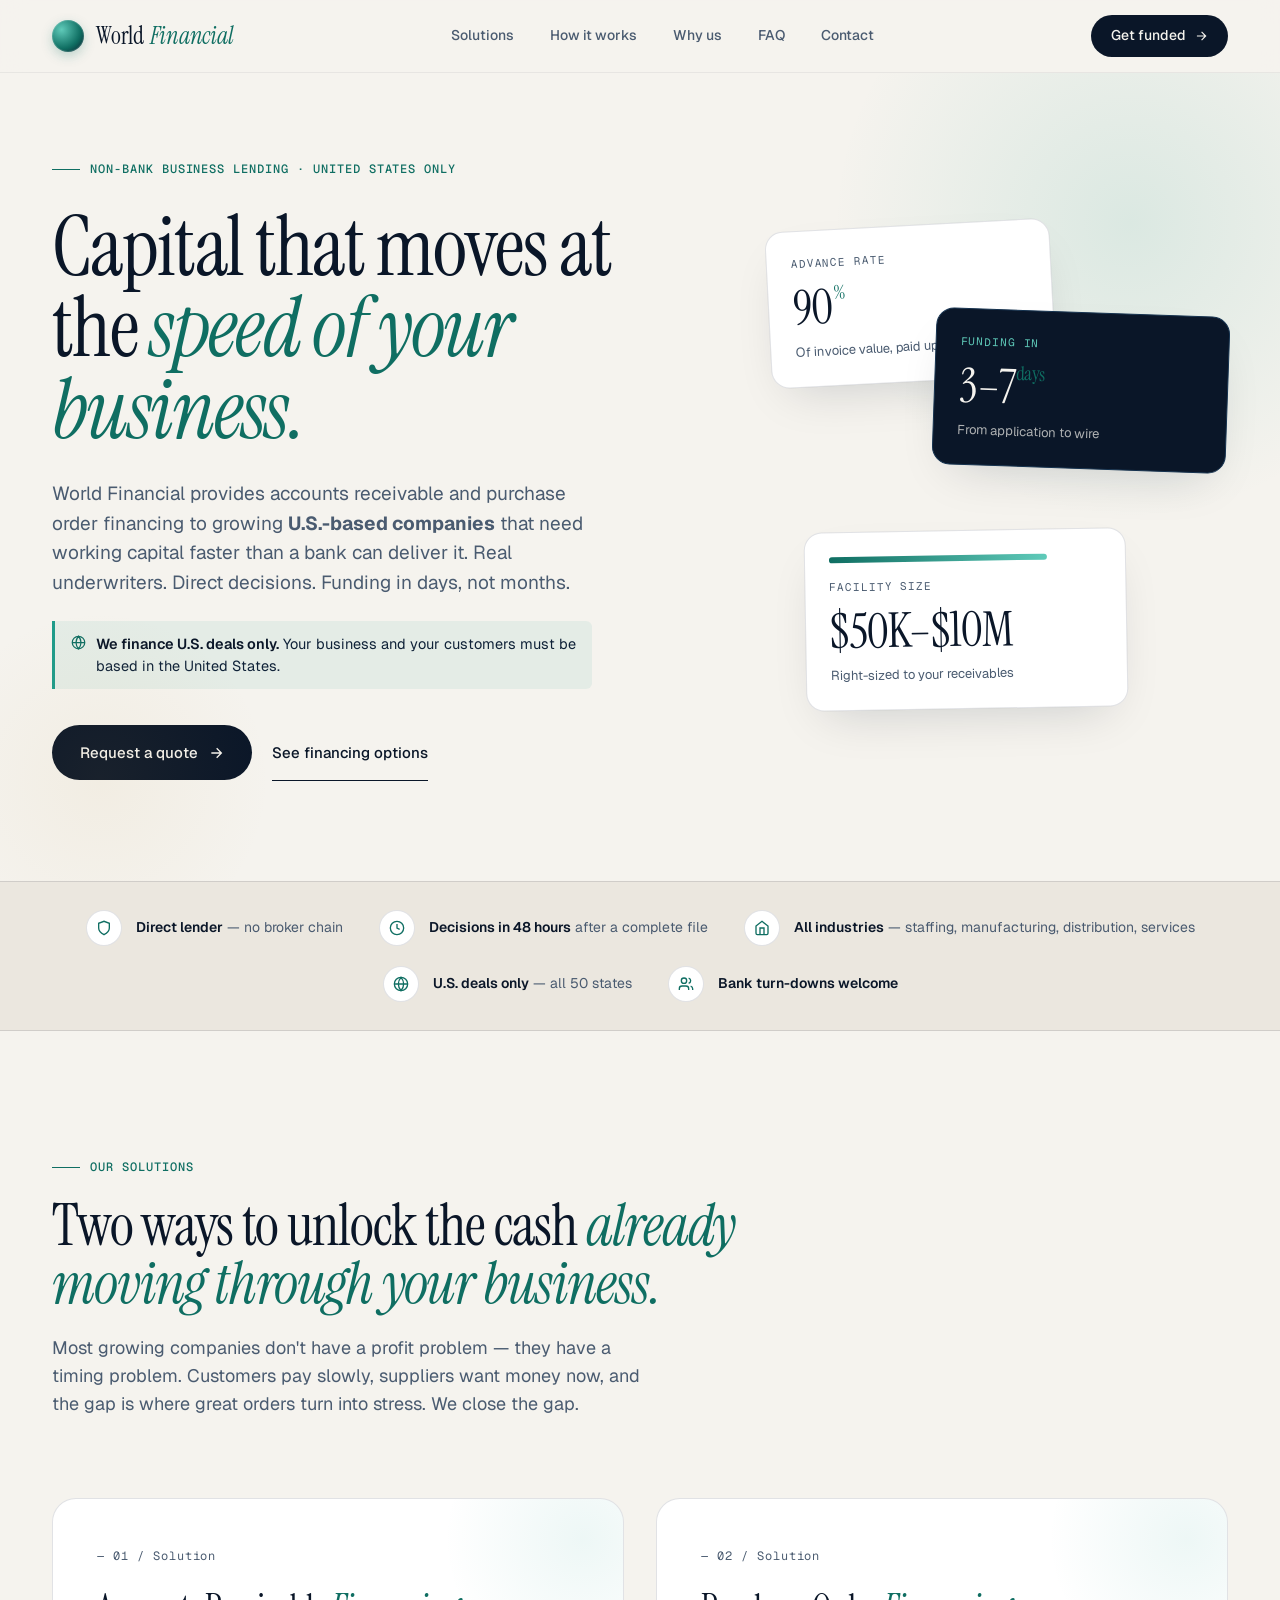
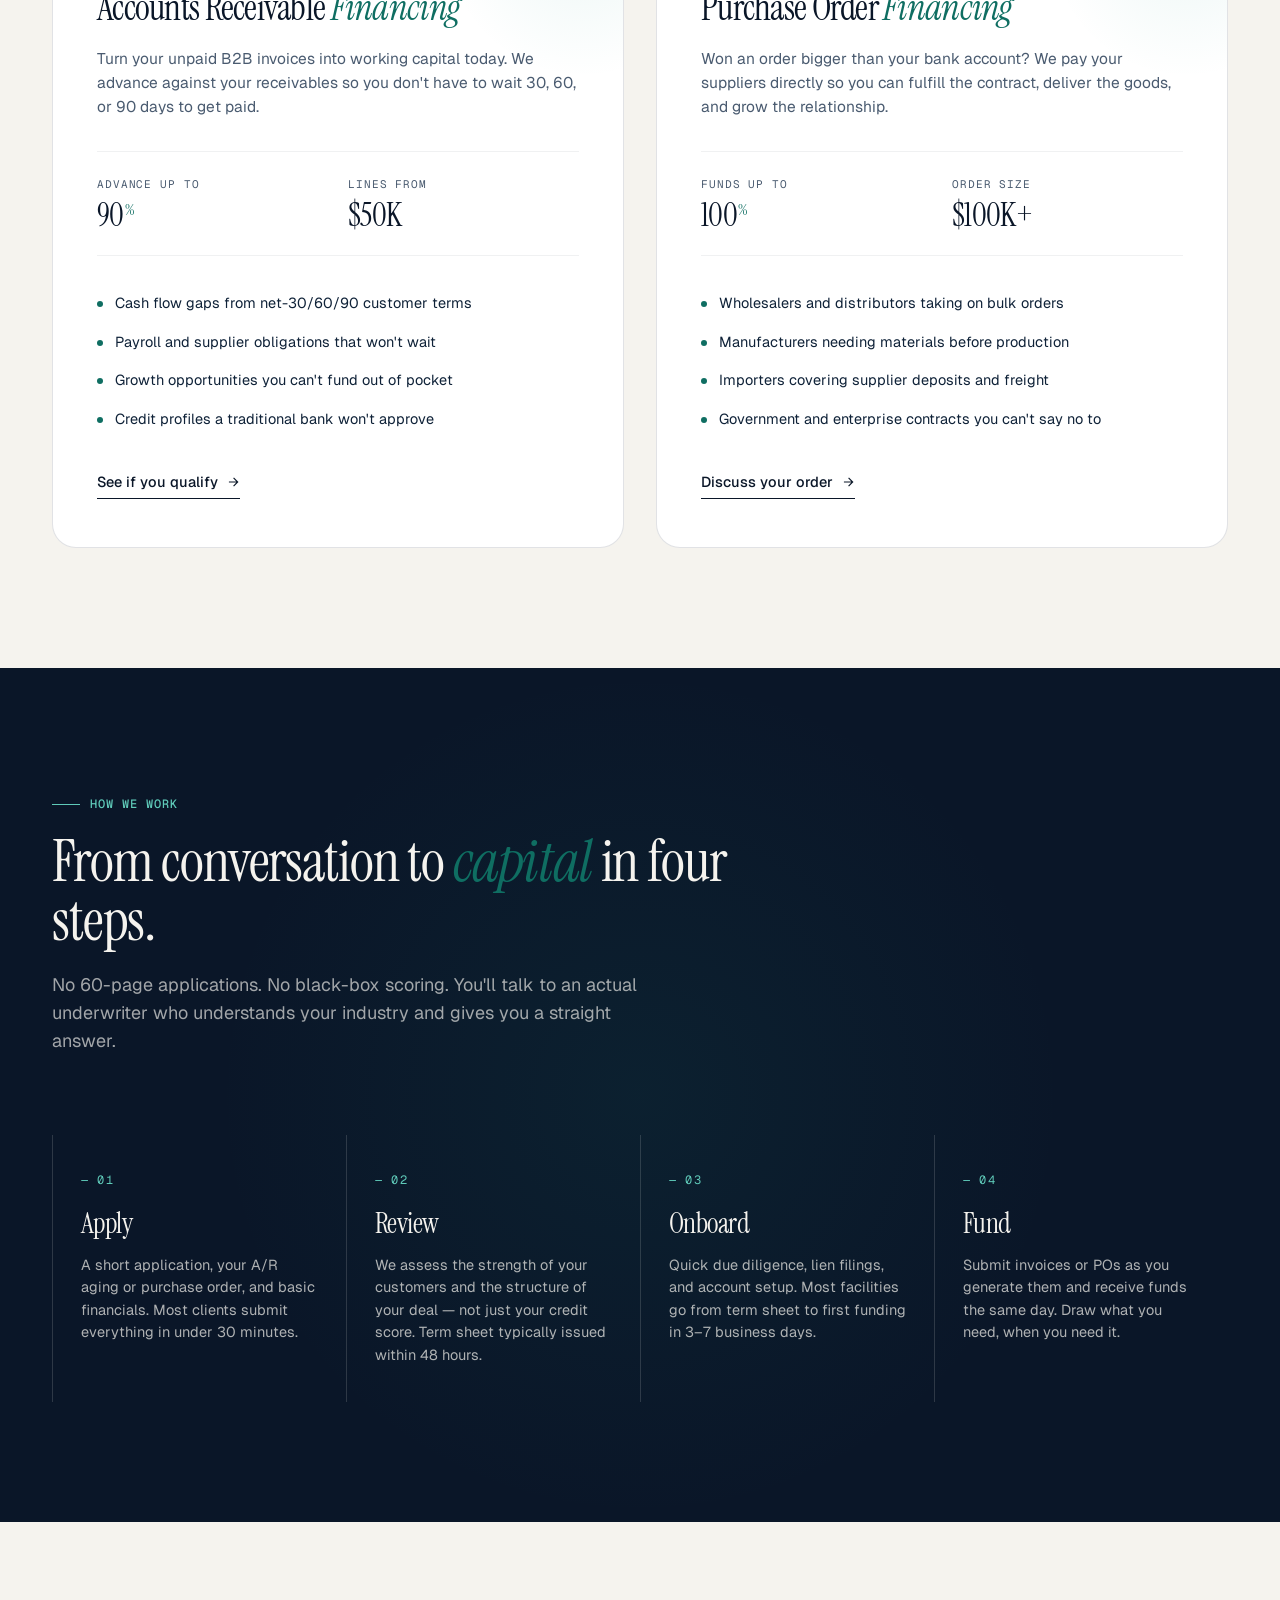
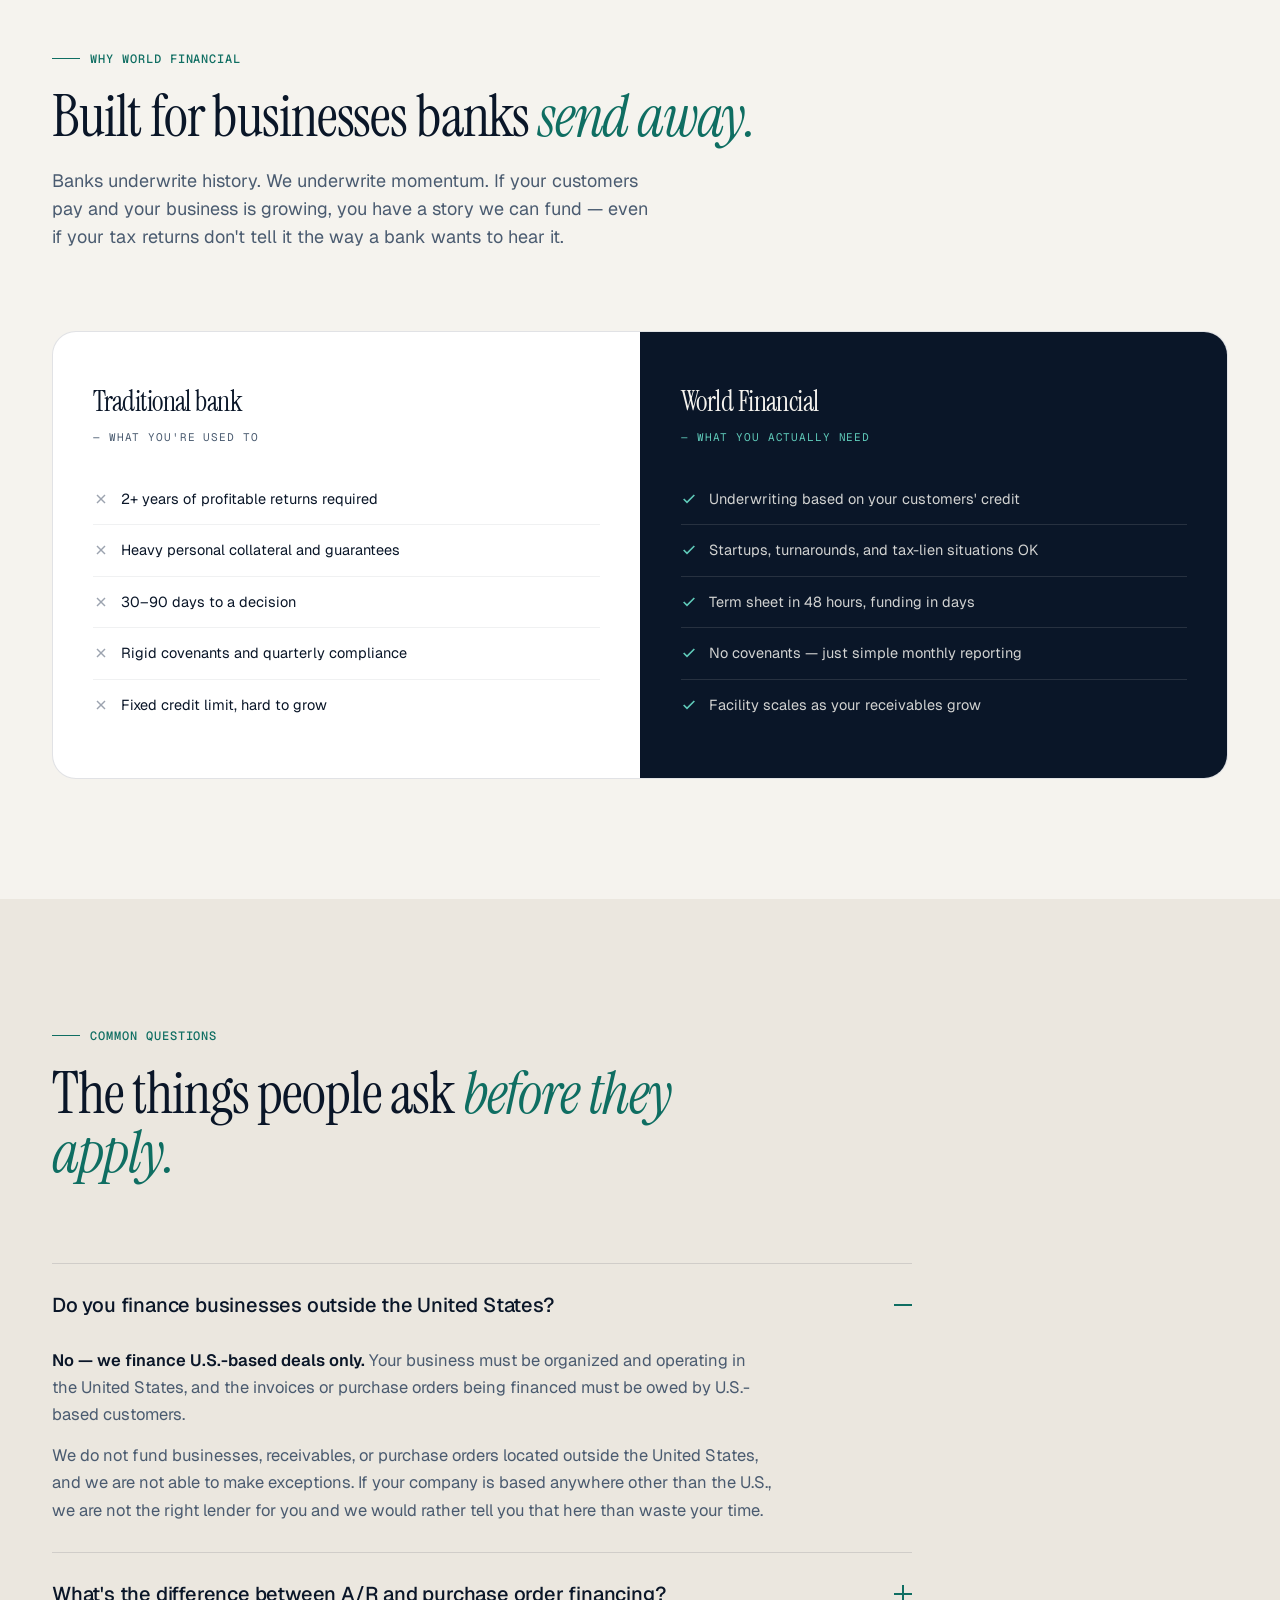
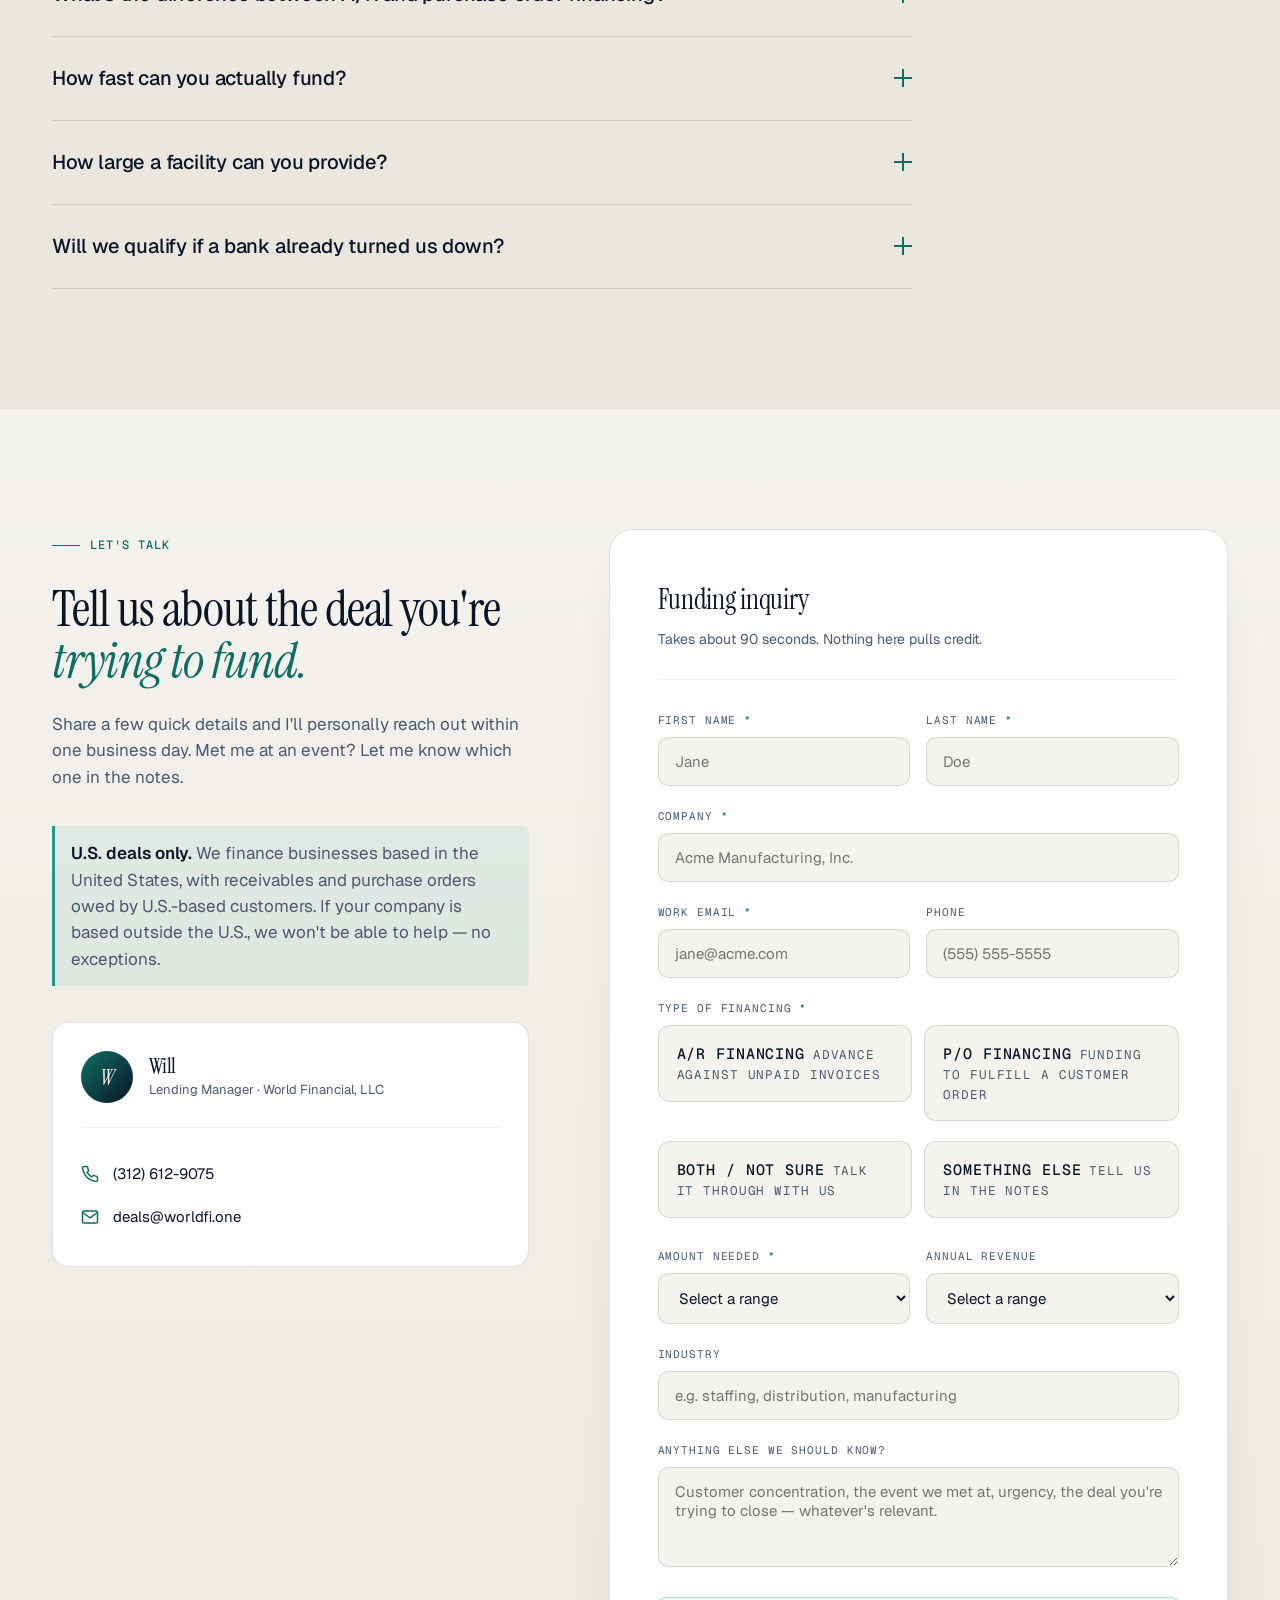
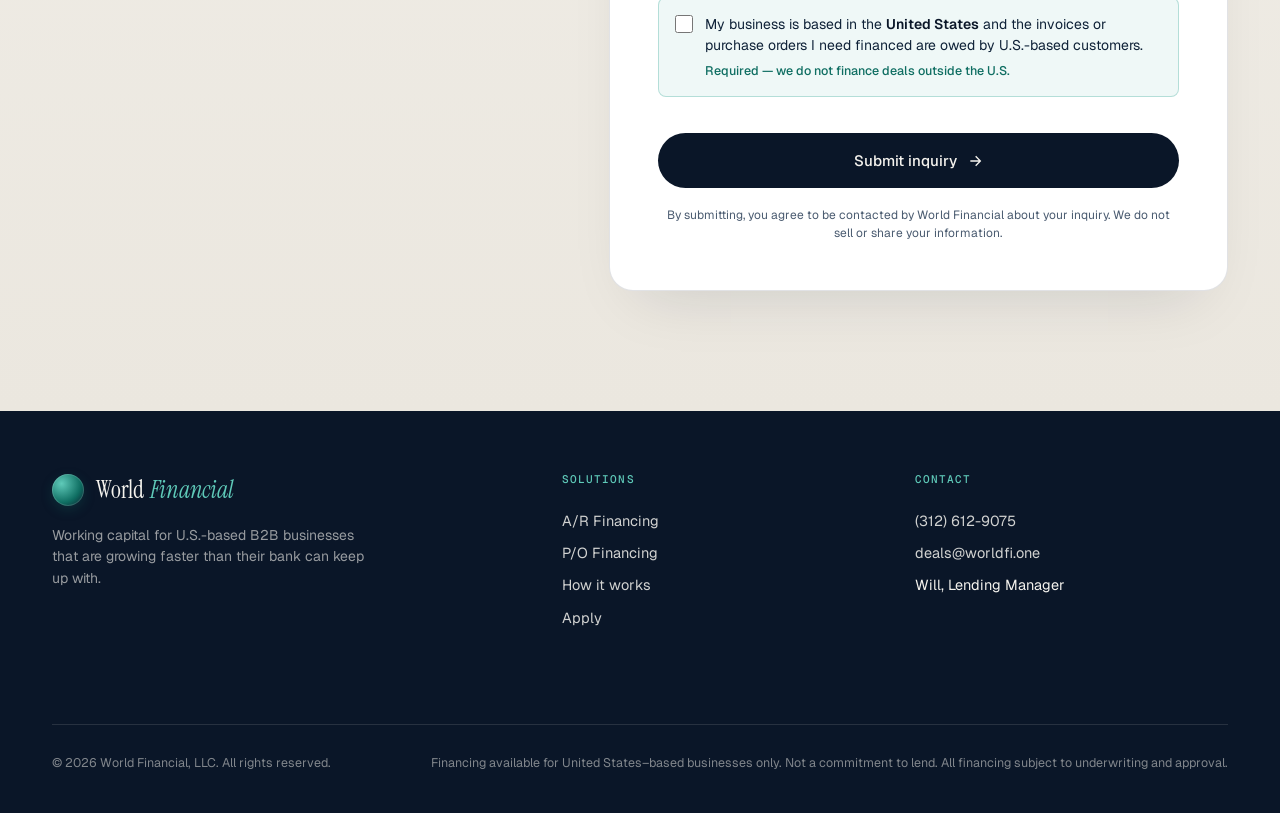
==== commit d711cfd4: "SEO pass, and state plainly that we finance U.S. deals only U.S.-only eligibility, said in every pla" ====
--- a/index.html
+++ b/index.html
@@ -3,8 +3,29 @@
 <head>
 <meta charset="UTF-8" />
 <meta name="viewport" content="width=device-width, initial-scale=1.0" />
-<title>World Financial — Accounts Receivable & Purchase Order Financing</title>
-<meta name="description" content="World Financial is a non-bank lender providing accounts receivable financing and purchase order financing to growing businesses. Fast funding, flexible terms, real people." />
+<title>A/R & Purchase Order Financing for U.S. Businesses | World Financial</title>
+<meta name="description" content="Accounts receivable and purchase order financing for U.S.-based B2B businesses. Direct lender, decisions in 48 hours, funding in 3–7 days. U.S. deals only." />
+<link rel="canonical" href="https://www.worldfi.one/" />
+<meta name="robots" content="index, follow, max-snippet:-1, max-image-preview:large" />
+<meta name="theme-color" content="#0a1628" />
+
+<!-- Open Graph -->
+<meta property="og:type" content="website" />
+<meta property="og:site_name" content="World Financial" />
+<meta property="og:url" content="https://www.worldfi.one/" />
+<meta property="og:title" content="A/R & Purchase Order Financing for U.S. Businesses" />
+<meta property="og:description" content="Working capital for U.S. B2B businesses growing faster than their bank can keep up with. Decisions in 48 hours, funding in 3–7 days. U.S. deals only." />
+<meta property="og:image" content="https://www.worldfi.one/og.png" />
+<meta property="og:image:width" content="1200" />
+<meta property="og:image:height" content="630" />
+<meta property="og:image:alt" content="World Financial — accounts receivable and purchase order financing for U.S. businesses" />
+<meta property="og:locale" content="en_US" />
+
+<!-- Twitter -->
+<meta name="twitter:card" content="summary_large_image" />
+<meta name="twitter:title" content="A/R & Purchase Order Financing for U.S. Businesses" />
+<meta name="twitter:description" content="Working capital for U.S. B2B businesses growing faster than their bank can keep up with. U.S. deals only." />
+<meta name="twitter:image" content="https://www.worldfi.one/og.png" />
 <link rel="icon" type="image/svg+xml" href="data:image/svg+xml,%3Csvg xmlns='http://www.w3.org/2000/svg' viewBox='0 0 100 100'%3E%3Cdefs%3E%3CradialGradient id='g' cx='30%25' cy='30%25'%3E%3Cstop offset='0%25' stop-color='%235fcab9'/%3E%3Cstop offset='60%25' stop-color='%230f6e62'/%3E%3Cstop offset='100%25' stop-color='%230a1628'/%3E%3C/radialGradient%3E%3C/defs%3E%3Ccircle cx='50' cy='50' r='46' fill='url(%23g)'/%3E%3Cellipse cx='50' cy='50' rx='46' ry='18' fill='none' stroke='%235fcab9' stroke-width='1.5' opacity='0.6'/%3E%3Cellipse cx='50' cy='50' rx='18' ry='46' fill='none' stroke='%235fcab9' stroke-width='1.5' opacity='0.6'/%3E%3Ccircle cx='50' cy='50' r='46' fill='none' stroke='%235fcab9' stroke-width='1.5' opacity='0.6'/%3E%3C/svg%3E">
 <link rel="preconnect" href="https://fonts.googleapis.com">
 <link rel="preconnect" href="https://fonts.gstatic.com" crossorigin>
@@ -183,8 +204,26 @@
     line-height: 1.55;
     color: var(--muted);
     max-width: 540px;
-    margin-bottom: 40px;
-  }
+    margin-bottom: 24px;
+  }
+
+  /* U.S.-only eligibility notice */
+  .us-only-line {
+    display: flex;
+    align-items: flex-start;
+    gap: 10px;
+    max-width: 540px;
+    margin-bottom: 36px;
+    padding: 12px 16px;
+    font-size: 14.5px;
+    line-height: 1.5;
+    color: var(--ink-2);
+    background: rgba(30, 155, 138, 0.08);
+    border-left: 3px solid var(--teal);
+    border-radius: 0 6px 6px 0;
+  }
+  .us-only-line svg { flex: none; margin-top: 2px; color: var(--teal-deep); }
+  .us-only-line strong { color: var(--ink); font-weight: 600; }
 
   .hero-actions {
     display: flex;
@@ -283,8 +322,8 @@
   .trust-strip .wrap {
     display: flex;
     align-items: center;
-    justify-content: space-between;
-    gap: 40px;
+    justify-content: center;
+    gap: 20px 36px;
     flex-wrap: wrap;
   }
   .trust-item {
@@ -550,6 +589,58 @@
   .compare-col.highlight li { border-color: rgba(245,243,238,0.12); color: rgba(245,243,238,0.85); }
   .compare-col li:first-child { border-top: 0; }
   .compare-col li svg { flex-shrink: 0; margin-top: 3px; }
+
+  /* ─── FAQ ─── */
+  .faq-section { background: var(--paper-2); }
+  .faq-list {
+    max-width: 860px;
+    border-top: 1px solid var(--line);
+  }
+  .faq-item { border-bottom: 1px solid var(--line); }
+  .faq-item summary {
+    display: flex;
+    align-items: center;
+    justify-content: space-between;
+    gap: 24px;
+    padding: 26px 0;
+    cursor: pointer;
+    list-style: none;
+  }
+  .faq-item summary::-webkit-details-marker { display: none; }
+  .faq-item summary h3 {
+    font-family: var(--sans);
+    font-size: clamp(17px, 2vw, 20px);
+    font-weight: 500;
+    letter-spacing: -0.01em;
+    color: var(--ink);
+    margin: 0;
+  }
+  .faq-item summary:hover h3 { color: var(--teal-deep); }
+  .faq-toggle {
+    flex: none;
+    position: relative;
+    width: 18px;
+    height: 18px;
+  }
+  .faq-toggle::before,
+  .faq-toggle::after {
+    content: "";
+    position: absolute;
+    background: var(--teal-deep);
+    transition: transform .25s ease, opacity .25s ease;
+  }
+  .faq-toggle::before { top: 8px; left: 0; width: 18px; height: 2px; }
+  .faq-toggle::after { left: 8px; top: 0; width: 2px; height: 18px; }
+  .faq-item[open] .faq-toggle::after { transform: rotate(90deg); opacity: 0; }
+  .faq-body { padding: 0 0 28px; max-width: 720px; }
+  .faq-body p {
+    font-size: 16.5px;
+    line-height: 1.65;
+    color: var(--muted);
+  }
+  .faq-body p + p { margin-top: 14px; }
+  .faq-body strong { color: var(--ink); font-weight: 600; }
+  .faq-body em { font-style: italic; }
 
   /* ─── FORM ─── */
   .form-section {
@@ -763,6 +854,38 @@
     line-height: 1.5;
   }
 
+  /* U.S.-only confirmation checkbox */
+  .us-confirm {
+    display: flex;
+    align-items: flex-start;
+    gap: 12px;
+    margin: 4px 0 24px;
+    padding: 16px;
+    background: rgba(30, 155, 138, 0.07);
+    border: 1px solid rgba(30, 155, 138, 0.28);
+    border-radius: 8px;
+    font-size: 14px;
+    line-height: 1.55;
+    color: var(--ink-2);
+    cursor: pointer;
+  }
+  .us-confirm input[type="checkbox"] {
+    flex: none;
+    width: 18px;
+    height: 18px;
+    margin-top: 1px;
+    accent-color: var(--teal-deep);
+    cursor: pointer;
+  }
+  .us-confirm strong { font-weight: 600; color: var(--ink); }
+  .us-confirm-note {
+    display: block;
+    margin-top: 4px;
+    font-size: 12.5px;
+    color: var(--teal-deep);
+    font-weight: 500;
+  }
+
   .form-success {
     display: none;
     text-align: center;
@@ -806,6 +929,18 @@
   }
   footer .brand { color: var(--paper); }
   footer .brand em { color: var(--teal-glow); }
+  .us-only-aside {
+    margin-top: 16px;
+    padding: 14px 16px;
+    font-size: 14.5px;
+    line-height: 1.55;
+    color: var(--ink-2);
+    background: rgba(30, 155, 138, 0.08);
+    border-left: 3px solid var(--teal);
+    border-radius: 0 6px 6px 0;
+  }
+  .us-only-aside strong { color: var(--ink); font-weight: 600; }
+
   footer .footer-tag {
     font-size: 14px;
     color: rgba(245,243,238,0.6);
@@ -846,6 +981,114 @@
   }
   .fade-up.in { opacity: 1; transform: translateY(0); }
 </style>
+
+<script type="application/ld+json">
+{
+  "@context": "https://schema.org",
+  "@graph": [
+    {
+      "@type": "WebSite",
+      "@id": "https://www.worldfi.one/#website",
+      "url": "https://www.worldfi.one/",
+      "name": "World Financial",
+      "inLanguage": "en-US",
+      "publisher": { "@id": "https://www.worldfi.one/#org" }
+    },
+    {
+      "@type": "FinancialService",
+      "@id": "https://www.worldfi.one/#org",
+      "name": "World Financial, LLC",
+      "url": "https://www.worldfi.one/",
+      "image": "https://www.worldfi.one/og.png",
+      "description": "Non-bank lender providing accounts receivable financing and purchase order financing to U.S.-based B2B businesses. Financing is available for United States deals only.",
+      "telephone": "+1-312-612-9075",
+      "email": "deals@worldfi.one",
+      "areaServed": {
+        "@type": "Country",
+        "name": "United States"
+      },
+      "availableLanguage": "en-US",
+      "knowsAbout": [
+        "Accounts receivable financing",
+        "Invoice factoring",
+        "Purchase order financing",
+        "Working capital",
+        "Asset-based lending"
+      ],
+      "hasOfferCatalog": {
+        "@type": "OfferCatalog",
+        "name": "Financing solutions",
+        "itemListElement": [
+          {
+            "@type": "Offer",
+            "eligibleRegion": { "@type": "Country", "name": "United States" },
+            "itemOffered": {
+              "@type": "Service",
+              "name": "Accounts Receivable Financing",
+              "description": "Advance of up to 90% of invoice value against unpaid B2B invoices, for U.S.-based businesses."
+            }
+          },
+          {
+            "@type": "Offer",
+            "eligibleRegion": { "@type": "Country", "name": "United States" },
+            "itemOffered": {
+              "@type": "Service",
+              "name": "Purchase Order Financing",
+              "description": "Funding to pay suppliers and fulfill confirmed customer orders, for U.S.-based businesses."
+            }
+          }
+        ]
+      }
+    },
+    {
+      "@type": "FAQPage",
+      "@id": "https://www.worldfi.one/#faq",
+      "mainEntity": [
+        {
+          "@type": "Question",
+          "name": "Do you finance businesses outside the United States?",
+          "acceptedAnswer": {
+            "@type": "Answer",
+            "text": "No. World Financial finances U.S.-based deals only. Your business must be organized and operating in the United States, and the invoices or purchase orders being financed must be owed by U.S.-based customers. We do not fund businesses, receivables, or purchase orders located outside the United States, and we cannot make exceptions."
+          }
+        },
+        {
+          "@type": "Question",
+          "name": "What is the difference between A/R financing and purchase order financing?",
+          "acceptedAnswer": {
+            "@type": "Answer",
+            "text": "Accounts receivable financing advances cash against invoices you have already issued for work delivered — typically up to 90% of invoice value. Purchase order financing funds the cost of fulfilling a confirmed customer order before you invoice, paying your supplier so you can deliver the order."
+          }
+        },
+        {
+          "@type": "Question",
+          "name": "How fast can you fund?",
+          "acceptedAnswer": {
+            "@type": "Answer",
+            "text": "A term sheet typically follows within 48 hours of a complete file, and funding usually lands 3 to 7 days from application to wire."
+          }
+        },
+        {
+          "@type": "Question",
+          "name": "How large a facility can you provide?",
+          "acceptedAnswer": {
+            "@type": "Answer",
+            "text": "Facilities range from $50,000 to $10 million, right-sized to your receivables and scaling as they grow."
+          }
+        },
+        {
+          "@type": "Question",
+          "name": "Will my business qualify if a bank has already turned us down?",
+          "acceptedAnswer": {
+            "@type": "Answer",
+            "text": "Often, yes. Underwriting is based primarily on your customers' credit rather than your tax returns, so startups, turnarounds, and tax-lien situations are all workable for U.S.-based businesses. Applying does not pull your credit."
+          }
+        }
+      ]
+    }
+  ]
+}
+</script>
 </head>
 <body>
 
@@ -860,6 +1103,7 @@
       <li><a href="#solutions">Solutions</a></li>
       <li><a href="#process">How it works</a></li>
       <li><a href="#compare">Why us</a></li>
+      <li><a href="#faq">FAQ</a></li>
       <li><a href="#contact">Contact</a></li>
     </ul>
     <a href="#contact" class="cta-pill">
@@ -874,9 +1118,10 @@
   <div class="wrap">
     <div class="hero-grid">
       <div>
-        <div class="eyebrow">Non-bank business lending</div>
+        <div class="eyebrow">Non-bank business lending · United States only</div>
         <h1 class="hero-title">Capital that moves at the <em>speed of your business.</em></h1>
-        <p class="lede">World Financial provides accounts receivable and purchase order financing to growing companies that need working capital faster than a bank can deliver it. Real underwriters. Direct decisions. Funding in days, not months.</p>
+        <p class="lede">World Financial provides accounts receivable and purchase order financing to growing <strong>U.S.-based companies</strong> that need working capital faster than a bank can deliver it. Real underwriters. Direct decisions. Funding in days, not months.</p>
+        <p class="us-only-line"><svg width="15" height="15" viewBox="0 0 24 24" fill="none" stroke="currentColor" stroke-width="2" aria-hidden="true"><circle cx="12" cy="12" r="10"/><path d="M2 12h20M12 2a15.3 15.3 0 014 10 15.3 15.3 0 01-4 10 15.3 15.3 0 01-4-10 15.3 15.3 0 014-10z"/></svg><span><strong>We finance U.S. deals only.</strong> Your business and your customers must be based in the United States.</span></p>
         <div class="hero-actions">
           <a href="#contact" class="btn-primary">
             Request a quote
@@ -928,6 +1173,12 @@
         <svg width="16" height="16" viewBox="0 0 24 24" fill="none" stroke="currentColor" stroke-width="2"><path d="M3 9l9-7 9 7v11a2 2 0 01-2 2H5a2 2 0 01-2-2z"/><polyline points="9 22 9 12 15 12 15 22"/></svg>
       </div>
       <span><strong>All industries</strong> — staffing, manufacturing, distribution, services</span>
+    </div>
+    <div class="trust-item">
+      <div class="trust-icon">
+        <svg width="16" height="16" viewBox="0 0 24 24" fill="none" stroke="currentColor" stroke-width="2"><circle cx="12" cy="12" r="10"/><path d="M2 12h20M12 2a15.3 15.3 0 014 10 15.3 15.3 0 01-4 10 15.3 15.3 0 01-4-10 15.3 15.3 0 014-10z"/></svg>
+      </div>
+      <span><strong>U.S. deals only</strong> — all 50 states</span>
     </div>
     <div class="trust-item">
       <div class="trust-icon">
@@ -1081,6 +1332,55 @@
   </div>
 </section>
 
+<!-- ─── FAQ ─── -->
+<section class="block faq-section" id="faq">
+  <div class="wrap">
+    <div class="section-head">
+      <div class="eyebrow">Common questions</div>
+      <h2 class="section-title">The things people ask <em>before they apply.</em></h2>
+    </div>
+
+    <div class="faq-list">
+      <details class="faq-item" open>
+        <summary><h3>Do you finance businesses outside the United States?</h3><span class="faq-toggle" aria-hidden="true"></span></summary>
+        <div class="faq-body">
+          <p><strong>No — we finance U.S.-based deals only.</strong> Your business must be organized and operating in the United States, and the invoices or purchase orders being financed must be owed by U.S.-based customers.</p>
+          <p>We do not fund businesses, receivables, or purchase orders located outside the United States, and we are not able to make exceptions. If your company is based anywhere other than the U.S., we are not the right lender for you and we would rather tell you that here than waste your time.</p>
+        </div>
+      </details>
+
+      <details class="faq-item">
+        <summary><h3>What's the difference between A/R and purchase order financing?</h3><span class="faq-toggle" aria-hidden="true"></span></summary>
+        <div class="faq-body">
+          <p>Accounts receivable financing advances cash against invoices you've <em>already issued</em> for work delivered — typically up to 90% of invoice value. Purchase order financing funds the cost of fulfilling a confirmed customer order <em>before</em> you invoice, paying your supplier so you can deliver.</p>
+          <p>Plenty of businesses use both: P/O financing to deliver the order, A/R financing to bridge the wait for payment.</p>
+        </div>
+      </details>
+
+      <details class="faq-item">
+        <summary><h3>How fast can you actually fund?</h3><span class="faq-toggle" aria-hidden="true"></span></summary>
+        <div class="faq-body">
+          <p>A term sheet typically follows within 48 hours of a complete file, and funding usually lands 3–7 days from application to wire. The pace depends mostly on how quickly you can get us your customer list, aging report, and the order or invoices in question.</p>
+        </div>
+      </details>
+
+      <details class="faq-item">
+        <summary><h3>How large a facility can you provide?</h3><span class="faq-toggle" aria-hidden="true"></span></summary>
+        <div class="faq-body">
+          <p>Facilities run from $50,000 to $10 million, right-sized to your receivables. The line scales as your receivables grow, so you're not renegotiating every time you land a bigger customer.</p>
+        </div>
+      </details>
+
+      <details class="faq-item">
+        <summary><h3>Will we qualify if a bank already turned us down?</h3><span class="faq-toggle" aria-hidden="true"></span></summary>
+        <div class="faq-body">
+          <p>Often, yes — bank turn-downs are a large part of what we fund. Underwriting is based primarily on <em>your customers'</em> credit rather than your tax returns, so startups, turnarounds, and tax-lien situations are all workable for U.S.-based businesses. Submitting an inquiry doesn't pull your credit.</p>
+        </div>
+      </details>
+    </div>
+  </div>
+</section>
+
 <!-- ─── FORM / CONTACT ─── -->
 <section class="block form-section" id="contact">
   <div class="wrap">
@@ -1089,6 +1389,7 @@
         <div class="eyebrow">Let's talk</div>
         <h2>Tell us about the deal you're <em>trying to fund.</em></h2>
         <p>Share a few quick details and I'll personally reach out within one business day. Met me at an event? Let me know which one in the notes.</p>
+        <p class="us-only-aside"><strong>U.S. deals only.</strong> We finance businesses based in the United States, with receivables and purchase orders owed by U.S.-based customers. If your company is based outside the U.S., we won't be able to help — no exceptions.</p>
 
         <div class="contact-card">
           <div class="signature">
@@ -1215,6 +1516,11 @@
               <textarea name="notes" placeholder="Customer concentration, the event we met at, urgency, the deal you're trying to close — whatever's relevant."></textarea>
             </div>
 
+            <label class="us-confirm">
+              <input type="checkbox" name="usBased" value="yes" required />
+              <span>My business is based in the <strong>United States</strong> and the invoices or purchase orders I need financed are owed by U.S.-based customers. <span class="us-confirm-note">Required — we do not finance deals outside the U.S.</span></span>
+            </label>
+
             <button type="submit" class="form-submit">
               Submit inquiry
               <svg width="16" height="16" viewBox="0 0 24 24" fill="none" stroke="currentColor" stroke-width="2"><path d="M5 12h14M13 5l7 7-7 7"/></svg>
@@ -1243,7 +1549,7 @@
         <span class="brand-mark"></span>
         <span><strong>World</strong> <em>Financial</em></span>
       </a>
-      <p class="footer-tag">Working capital for B2B businesses that are growing faster than their bank can keep up with.</p>
+      <p class="footer-tag">Working capital for U.S.-based B2B businesses that are growing faster than their bank can keep up with.</p>
     </div>
     <div>
       <h5>Solutions</h5>
@@ -1264,7 +1570,7 @@
     </div>
     <div class="footer-bottom" style="grid-column: 1 / -1;">
       <div>© <span id="yr"></span> World Financial, LLC. All rights reserved.</div>
-      <div>Not a commitment to lend. All financing subject to underwriting and approval.</div>
+      <div>Financing available for United States–based businesses only. Not a commitment to lend. All financing subject to underwriting and approval.</div>
     </div>
   </div>
 </footer>
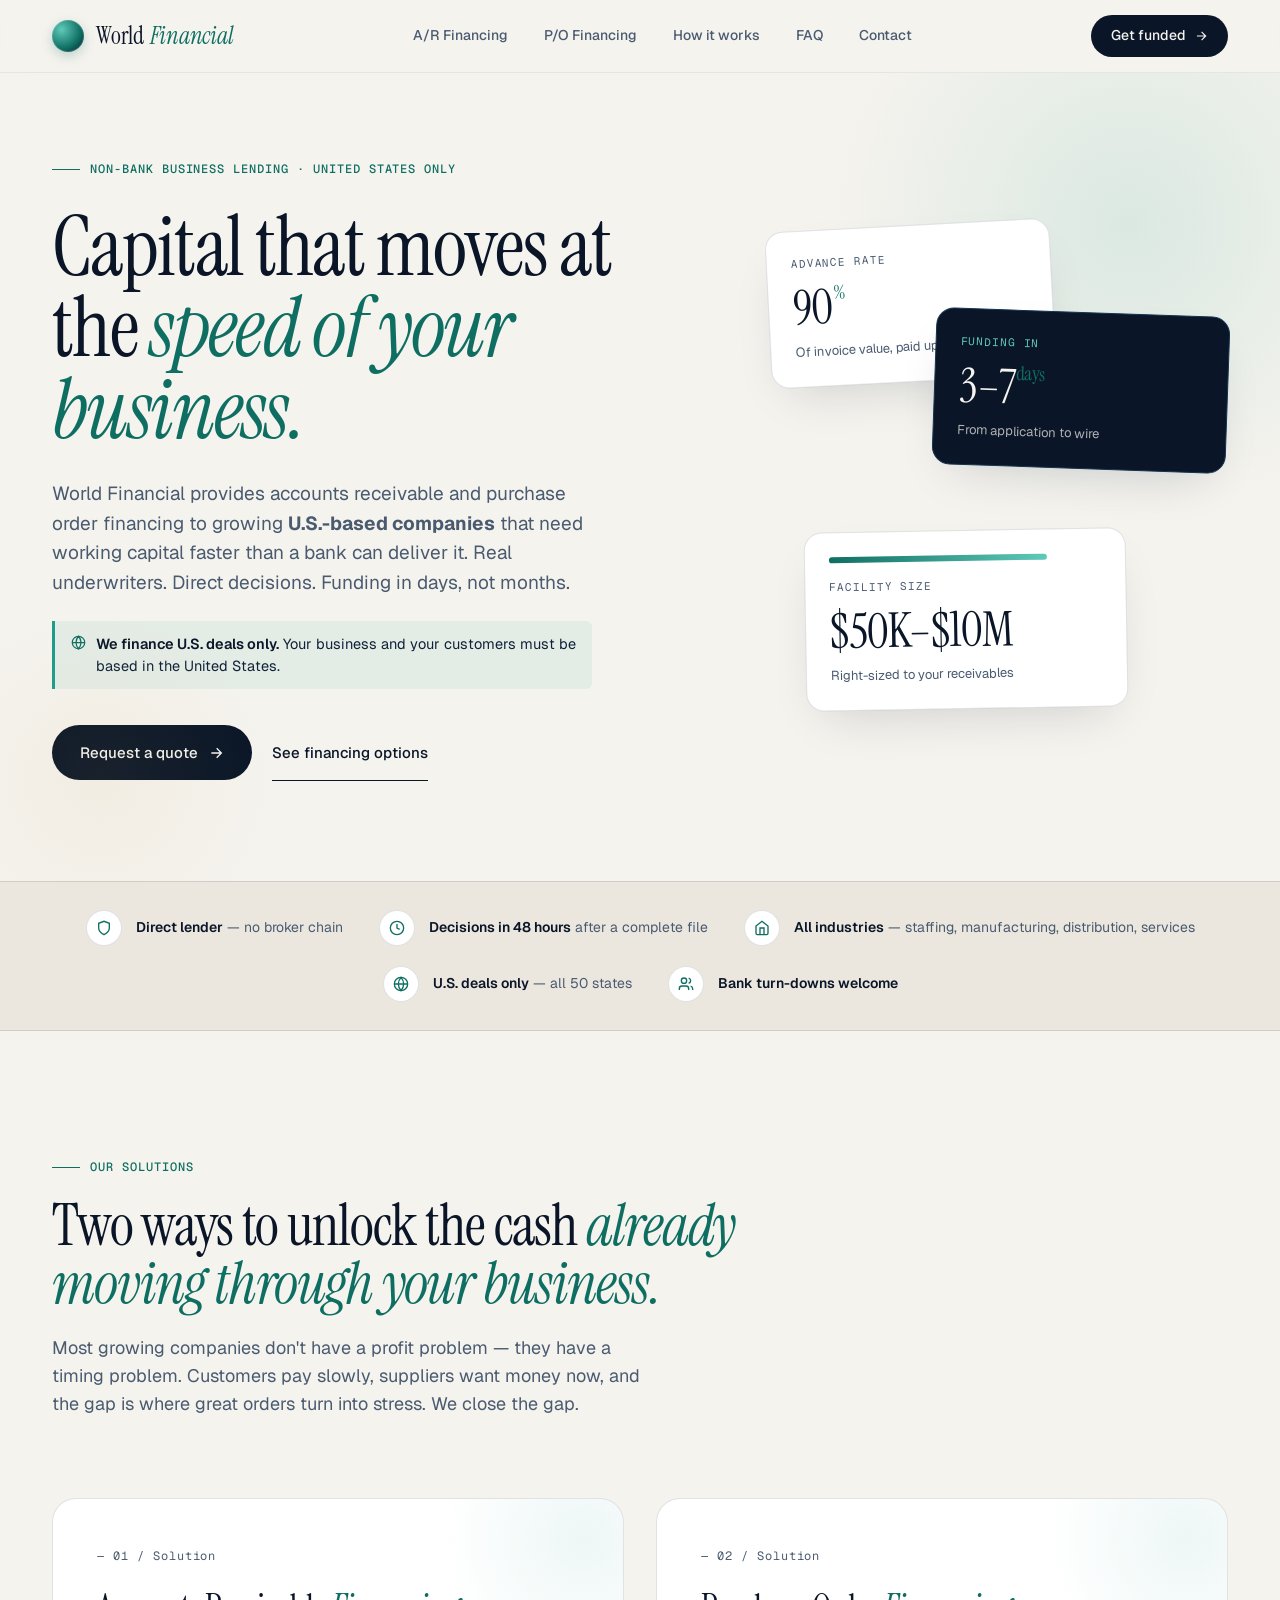
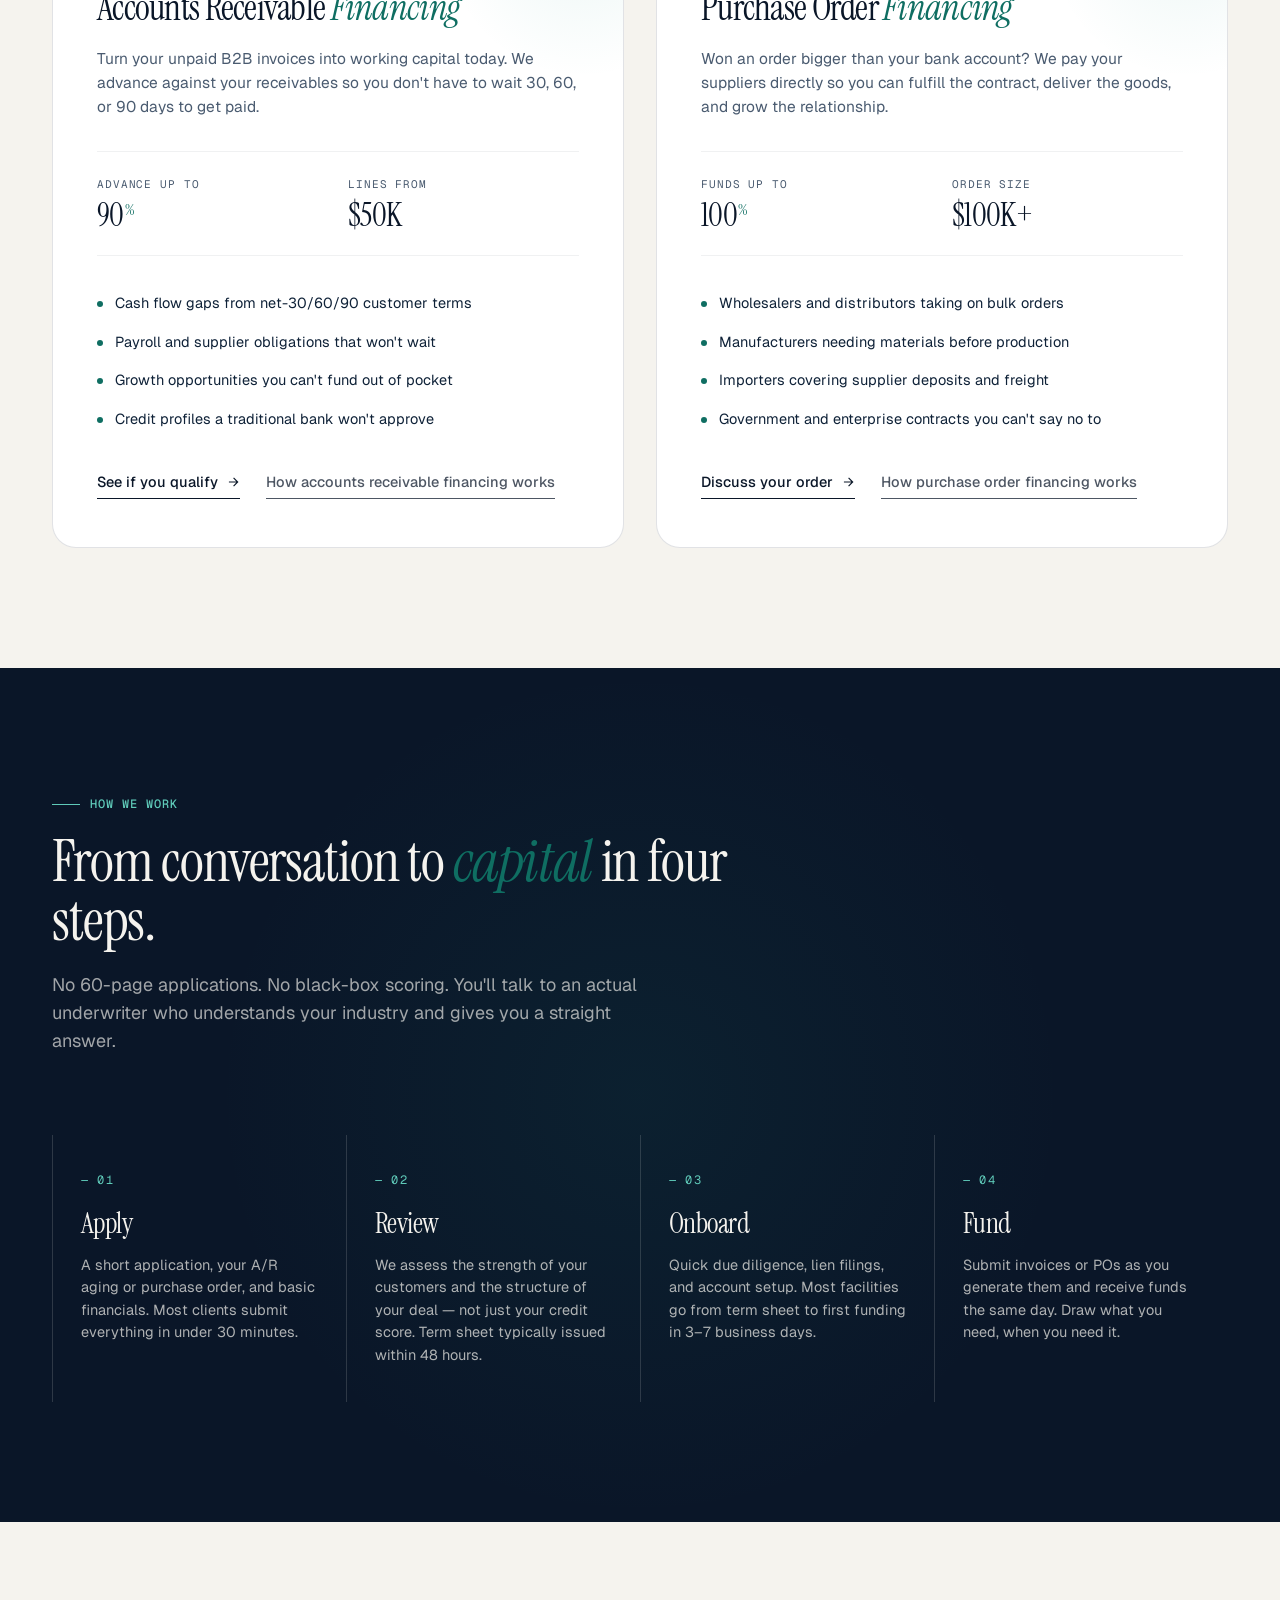
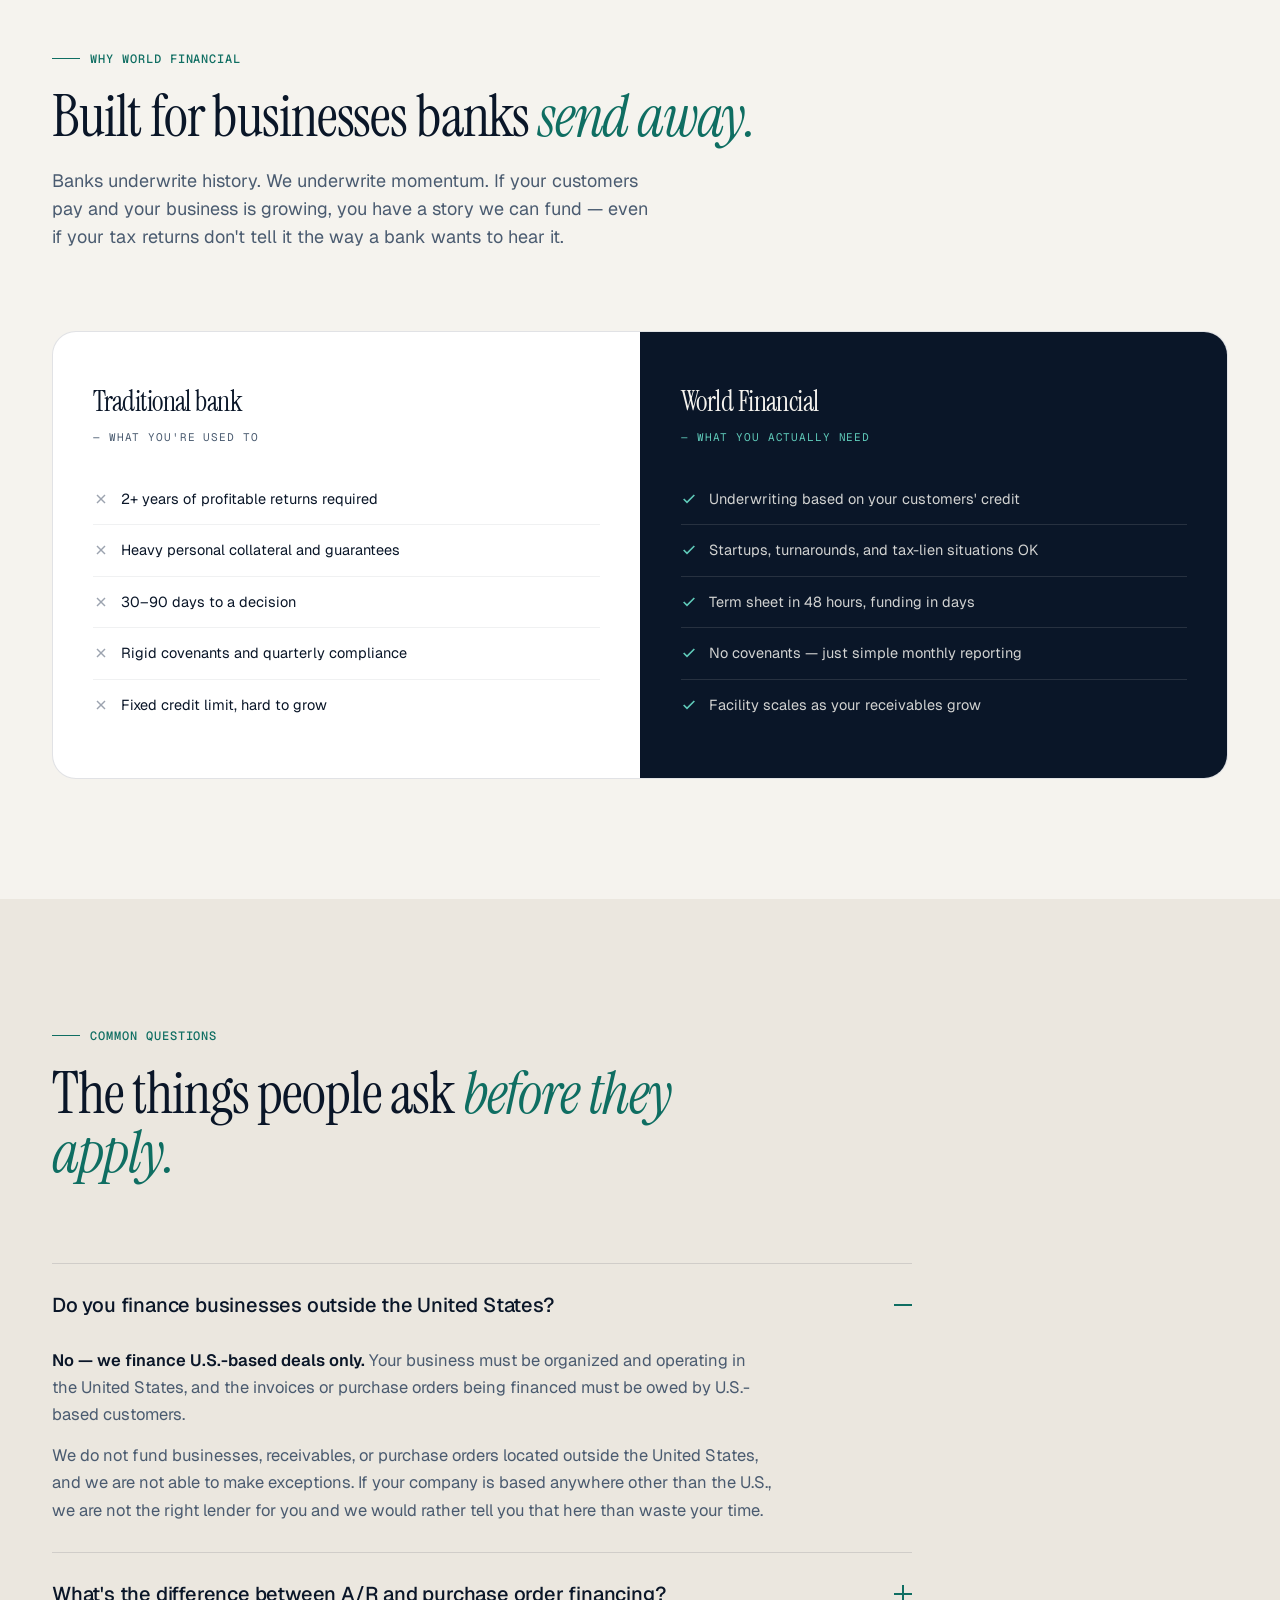
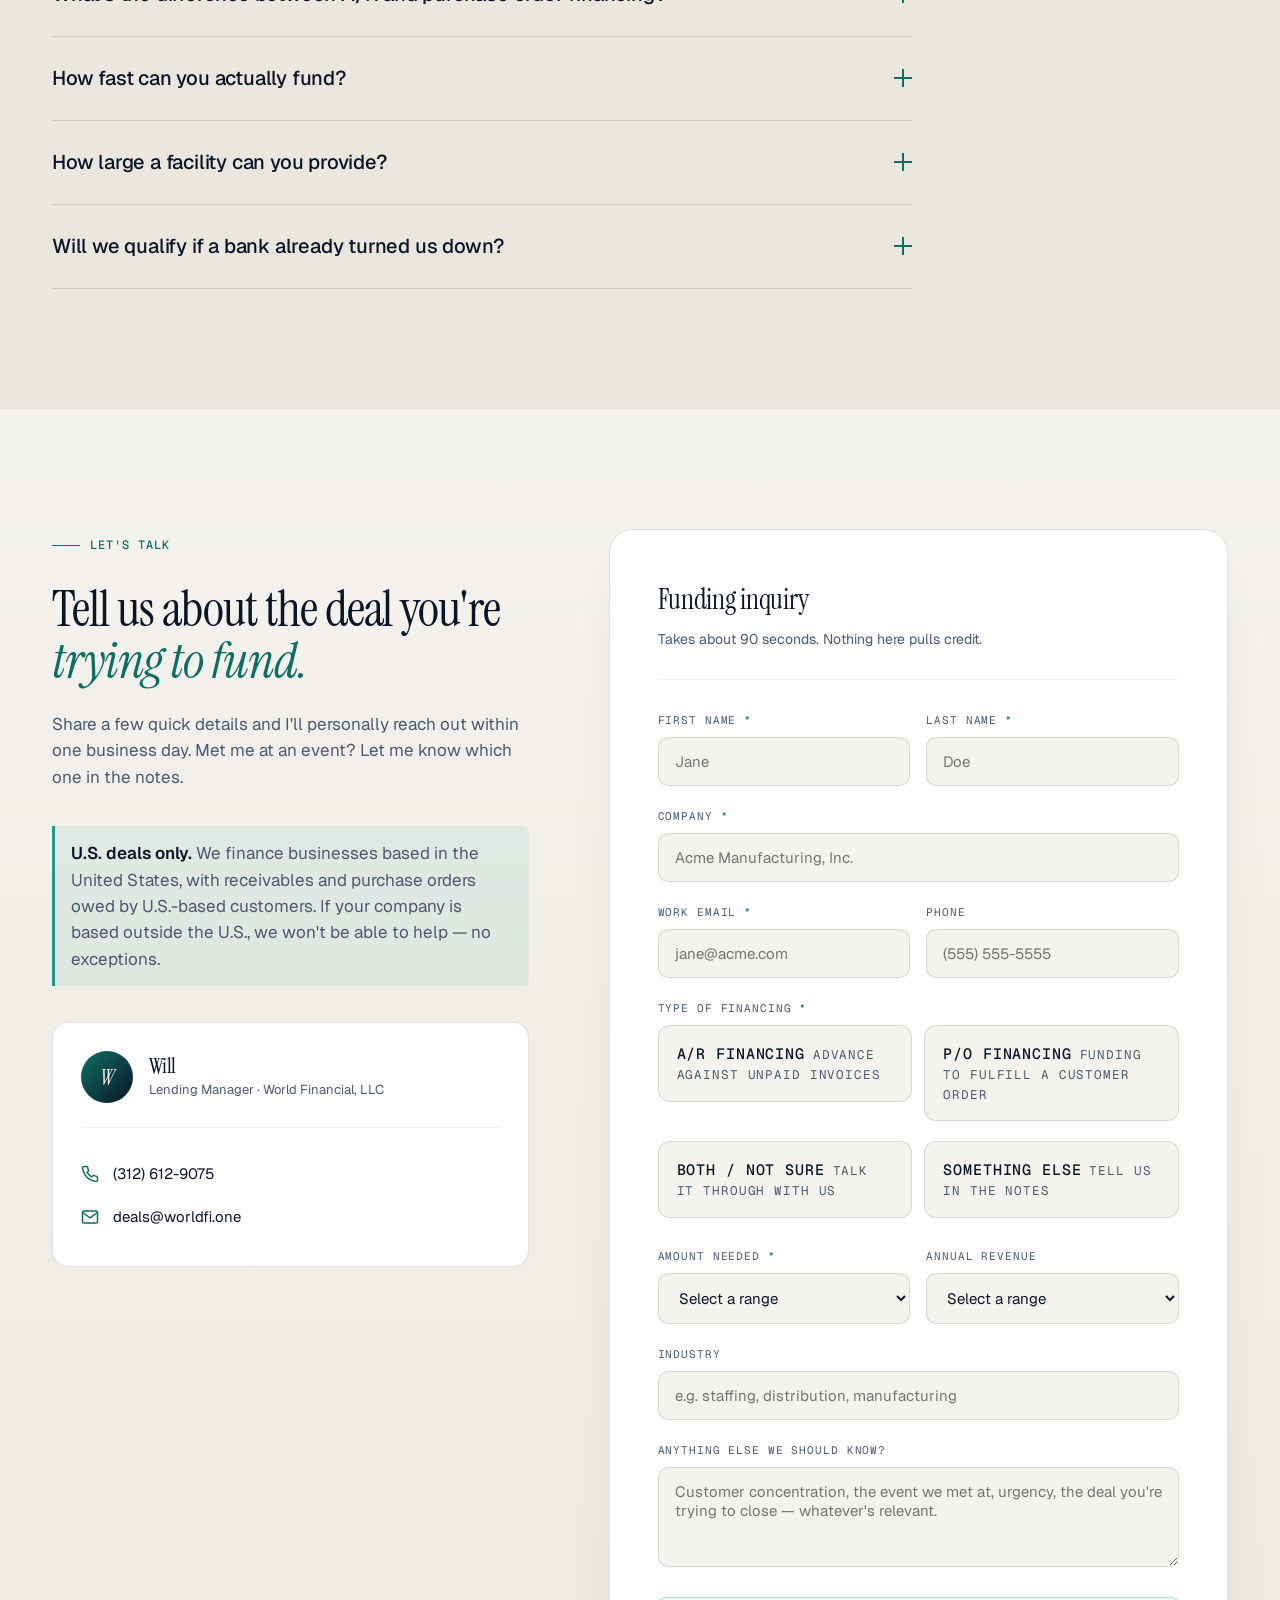
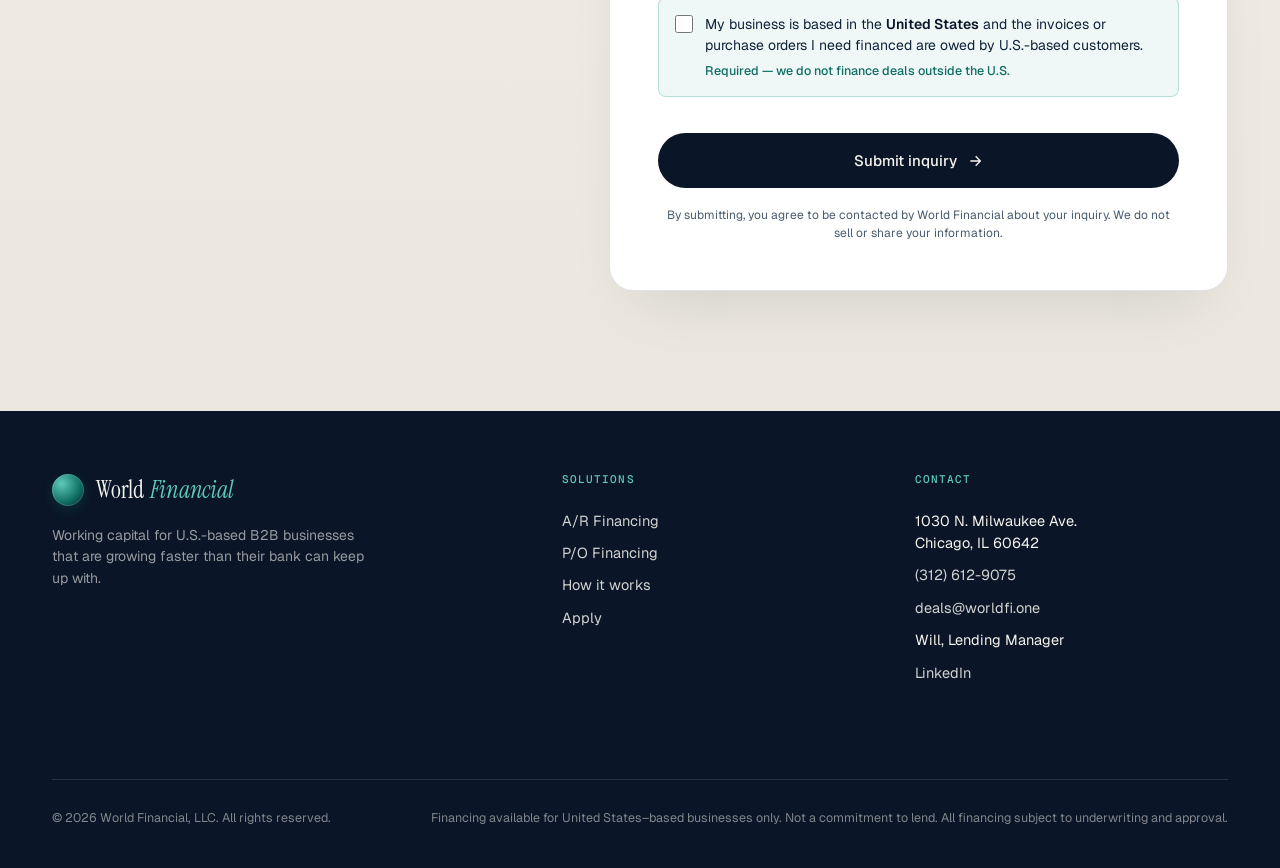
==== commit f4ac5a96: "SEO: add A/R and P/O service pages, fix hero LCP, complete entity schema The site was one page compe" ====
--- a/index.html
+++ b/index.html
@@ -16,6 +16,8 @@
 <meta property="og:title" content="A/R & Purchase Order Financing for U.S. Businesses" />
 <meta property="og:description" content="Working capital for U.S. B2B businesses growing faster than their bank can keep up with. Decisions in 48 hours, funding in 3–7 days. U.S. deals only." />
 <meta property="og:image" content="https://www.worldfi.one/og.png" />
+<meta property="og:image:secure_url" content="https://www.worldfi.one/og.png" />
+<meta property="og:image:type" content="image/png" />
 <meta property="og:image:width" content="1200" />
 <meta property="og:image:height" content="630" />
 <meta property="og:image:alt" content="World Financial — accounts receivable and purchase order financing for U.S. businesses" />
@@ -26,10 +28,12 @@
 <meta name="twitter:title" content="A/R & Purchase Order Financing for U.S. Businesses" />
 <meta name="twitter:description" content="Working capital for U.S. B2B businesses growing faster than their bank can keep up with. U.S. deals only." />
 <meta name="twitter:image" content="https://www.worldfi.one/og.png" />
+<meta name="twitter:image:alt" content="World Financial — accounts receivable and purchase order financing for U.S. businesses" />
 <link rel="icon" type="image/svg+xml" href="data:image/svg+xml,%3Csvg xmlns='http://www.w3.org/2000/svg' viewBox='0 0 100 100'%3E%3Cdefs%3E%3CradialGradient id='g' cx='30%25' cy='30%25'%3E%3Cstop offset='0%25' stop-color='%235fcab9'/%3E%3Cstop offset='60%25' stop-color='%230f6e62'/%3E%3Cstop offset='100%25' stop-color='%230a1628'/%3E%3C/radialGradient%3E%3C/defs%3E%3Ccircle cx='50' cy='50' r='46' fill='url(%23g)'/%3E%3Cellipse cx='50' cy='50' rx='46' ry='18' fill='none' stroke='%235fcab9' stroke-width='1.5' opacity='0.6'/%3E%3Cellipse cx='50' cy='50' rx='18' ry='46' fill='none' stroke='%235fcab9' stroke-width='1.5' opacity='0.6'/%3E%3Ccircle cx='50' cy='50' r='46' fill='none' stroke='%235fcab9' stroke-width='1.5' opacity='0.6'/%3E%3C/svg%3E">
+<link rel="apple-touch-icon" href="/logo-512.png">
 <link rel="preconnect" href="https://fonts.googleapis.com">
 <link rel="preconnect" href="https://fonts.gstatic.com" crossorigin>
-<link href="https://fonts.googleapis.com/css2?family=Instrument+Serif:ital@0;1&family=Geist:wght@300;400;500;600;700&family=Geist+Mono:wght@400;500&display=swap" rel="stylesheet">
+<link href="https://fonts.googleapis.com/css2?family=Instrument+Serif:ital@0;1&family=Geist:wght@400;500;600;700&family=Geist+Mono:wght@400;500&display=swap" rel="stylesheet">
 
 <style>
   :root {
@@ -980,6 +984,10 @@
     transition: opacity .8s ease, transform .8s ease;
   }
   .fade-up.in { opacity: 1; transform: translateY(0); }
+  @media (prefers-reduced-motion: reduce) {
+    html { scroll-behavior: auto; }
+    .fade-up { opacity: 1; transform: none; transition: none; }
+  }
 </style>
 
 <script type="application/ld+json">
@@ -1000,14 +1008,44 @@
       "name": "World Financial, LLC",
       "url": "https://www.worldfi.one/",
       "image": "https://www.worldfi.one/og.png",
+      "logo": {
+        "@type": "ImageObject",
+        "url": "https://www.worldfi.one/logo-512.png",
+        "width": 512,
+        "height": 512
+      },
       "description": "Non-bank lender providing accounts receivable financing and purchase order financing to U.S.-based B2B businesses. Financing is available for United States deals only.",
       "telephone": "+1-312-612-9075",
       "email": "deals@worldfi.one",
+      "address": {
+        "@type": "PostalAddress",
+        "streetAddress": "1030 N. Milwaukee Ave.",
+        "addressLocality": "Chicago",
+        "addressRegion": "IL",
+        "postalCode": "60642",
+        "addressCountry": "US"
+      },
       "areaServed": {
         "@type": "Country",
         "name": "United States"
       },
       "availableLanguage": "en-US",
+      "sameAs": [
+        "https://www.linkedin.com/company/worldfi-one/"
+      ],
+      "currenciesAccepted": "USD",
+      "serviceType": [
+        "Accounts receivable financing",
+        "Purchase order financing"
+      ],
+      "contactPoint": {
+        "@type": "ContactPoint",
+        "contactType": "sales",
+        "telephone": "+1-312-612-9075",
+        "email": "deals@worldfi.one",
+        "areaServed": "US",
+        "availableLanguage": "en-US"
+      },
       "knowsAbout": [
         "Accounts receivable financing",
         "Invoice factoring",
@@ -1024,6 +1062,8 @@
             "eligibleRegion": { "@type": "Country", "name": "United States" },
             "itemOffered": {
               "@type": "Service",
+              "@id": "https://www.worldfi.one/accounts-receivable-financing#service",
+              "url": "https://www.worldfi.one/accounts-receivable-financing",
               "name": "Accounts Receivable Financing",
               "description": "Advance of up to 90% of invoice value against unpaid B2B invoices, for U.S.-based businesses."
             }
@@ -1033,6 +1073,8 @@
             "eligibleRegion": { "@type": "Country", "name": "United States" },
             "itemOffered": {
               "@type": "Service",
+              "@id": "https://www.worldfi.one/purchase-order-financing#service",
+              "url": "https://www.worldfi.one/purchase-order-financing",
               "name": "Purchase Order Financing",
               "description": "Funding to pay suppliers and fulfill confirmed customer orders, for U.S.-based businesses."
             }
@@ -1049,23 +1091,23 @@
           "name": "Do you finance businesses outside the United States?",
           "acceptedAnswer": {
             "@type": "Answer",
-            "text": "No. World Financial finances U.S.-based deals only. Your business must be organized and operating in the United States, and the invoices or purchase orders being financed must be owed by U.S.-based customers. We do not fund businesses, receivables, or purchase orders located outside the United States, and we cannot make exceptions."
+            "text": "No — we finance U.S.-based deals only. Your business must be organized and operating in the United States, and the invoices or purchase orders being financed must be owed by U.S.-based customers. We do not fund businesses, receivables, or purchase orders located outside the United States, and we are not able to make exceptions. If your company is based anywhere other than the U.S., we are not the right lender for you and we would rather tell you that here than waste your time."
           }
         },
         {
           "@type": "Question",
-          "name": "What is the difference between A/R financing and purchase order financing?",
+          "name": "What's the difference between A/R and purchase order financing?",
           "acceptedAnswer": {
             "@type": "Answer",
-            "text": "Accounts receivable financing advances cash against invoices you have already issued for work delivered — typically up to 90% of invoice value. Purchase order financing funds the cost of fulfilling a confirmed customer order before you invoice, paying your supplier so you can deliver the order."
+            "text": "Accounts receivable financing advances cash against invoices you've already issued for work delivered — typically up to 90% of invoice value. Purchase order financing funds the cost of fulfilling a confirmed customer order before you invoice, paying your supplier so you can deliver. Plenty of businesses use both: P/O financing to deliver the order, A/R financing to bridge the wait for payment."
           }
         },
         {
           "@type": "Question",
-          "name": "How fast can you fund?",
+          "name": "How fast can you actually fund?",
           "acceptedAnswer": {
             "@type": "Answer",
-            "text": "A term sheet typically follows within 48 hours of a complete file, and funding usually lands 3 to 7 days from application to wire."
+            "text": "A term sheet typically follows within 48 hours of a complete file, and funding usually lands 3–7 days from application to wire. The pace depends mostly on how quickly you can get us your customer list, aging report, and the order or invoices in question."
           }
         },
         {
@@ -1073,15 +1115,15 @@
           "name": "How large a facility can you provide?",
           "acceptedAnswer": {
             "@type": "Answer",
-            "text": "Facilities range from $50,000 to $10 million, right-sized to your receivables and scaling as they grow."
+            "text": "Facilities run from $50,000 to $10 million, right-sized to your receivables. The line scales as your receivables grow, so you're not renegotiating every time you land a bigger customer."
           }
         },
         {
           "@type": "Question",
-          "name": "Will my business qualify if a bank has already turned us down?",
+          "name": "Will we qualify if a bank already turned us down?",
           "acceptedAnswer": {
             "@type": "Answer",
-            "text": "Often, yes. Underwriting is based primarily on your customers' credit rather than your tax returns, so startups, turnarounds, and tax-lien situations are all workable for U.S.-based businesses. Applying does not pull your credit."
+            "text": "Often, yes — bank turn-downs are a large part of what we fund. Underwriting is based primarily on your customers' credit rather than your tax returns, so startups, turnarounds, and tax-lien situations are all workable for U.S.-based businesses. Submitting an inquiry doesn't pull your credit."
           }
         }
       ]
@@ -1095,14 +1137,14 @@
 <!-- ─── NAV ─── -->
 <nav class="top">
   <div class="wrap">
-    <a href="#" class="brand">
+    <a href="/" class="brand">
       <span class="brand-mark"></span>
       <span><strong>World</strong> <em>Financial</em></span>
     </a>
     <ul>
-      <li><a href="#solutions">Solutions</a></li>
+      <li><a href="/accounts-receivable-financing">A/R Financing</a></li>
+      <li><a href="/purchase-order-financing">P/O Financing</a></li>
       <li><a href="#process">How it works</a></li>
-      <li><a href="#compare">Why us</a></li>
       <li><a href="#faq">FAQ</a></li>
       <li><a href="#contact">Contact</a></li>
     </ul>
@@ -1227,6 +1269,7 @@
           See if you qualify
           <svg width="14" height="14" viewBox="0 0 24 24" fill="none" stroke="currentColor" stroke-width="2"><path d="M5 12h14M13 5l7 7-7 7"/></svg>
         </a>
+        <a href="/accounts-receivable-financing" class="product-cta" style="margin-left:22px; opacity:.72;">How accounts receivable financing works</a>
       </article>
 
       <!-- PO Financing -->
@@ -1257,6 +1300,7 @@
           Discuss your order
           <svg width="14" height="14" viewBox="0 0 24 24" fill="none" stroke="currentColor" stroke-width="2"><path d="M5 12h14M13 5l7 7-7 7"/></svg>
         </a>
+        <a href="/purchase-order-financing" class="product-cta" style="margin-left:22px; opacity:.72;">How purchase order financing works</a>
       </article>
     </div>
   </div>
@@ -1545,7 +1589,7 @@
 <footer>
   <div class="wrap">
     <div>
-      <a href="#" class="brand">
+      <a href="/" class="brand">
         <span class="brand-mark"></span>
         <span><strong>World</strong> <em>Financial</em></span>
       </a>
@@ -1554,8 +1598,8 @@
     <div>
       <h5>Solutions</h5>
       <ul>
-        <li><a href="#solutions">A/R Financing</a></li>
-        <li><a href="#solutions">P/O Financing</a></li>
+        <li><a href="/accounts-receivable-financing">A/R Financing</a></li>
+        <li><a href="/purchase-order-financing">P/O Financing</a></li>
         <li><a href="#process">How it works</a></li>
         <li><a href="#contact">Apply</a></li>
       </ul>
@@ -1563,9 +1607,11 @@
     <div>
       <h5>Contact</h5>
       <ul>
+        <li><address style="font-style: normal;">1030 N. Milwaukee Ave.<br>Chicago, IL 60642</address></li>
         <li><a href="tel:+13126129075">(312) 612-9075</a></li>
         <li><a href="mailto:deals@worldfi.one">deals@worldfi.one</a></li>
         <li>Will, Lending Manager</li>
+        <li><a href="https://www.linkedin.com/company/worldfi-one/" rel="me noopener" target="_blank">LinkedIn</a></li>
       </ul>
     </div>
     <div class="footer-bottom" style="grid-column: 1 / -1;">
@@ -1588,7 +1634,7 @@
       }
     });
   }, { threshold: 0.12 });
-  document.querySelectorAll('.section-head, .product, .step, .compare, .form-card, .form-aside, .hero-card-stack, .hero h1, .hero p.lede, .hero-actions').forEach(el => {
+  document.querySelectorAll('.section-head, .product, .step, .compare, .form-card, .form-aside').forEach(el => {
     el.classList.add('fade-up');
     io.observe(el);
   });
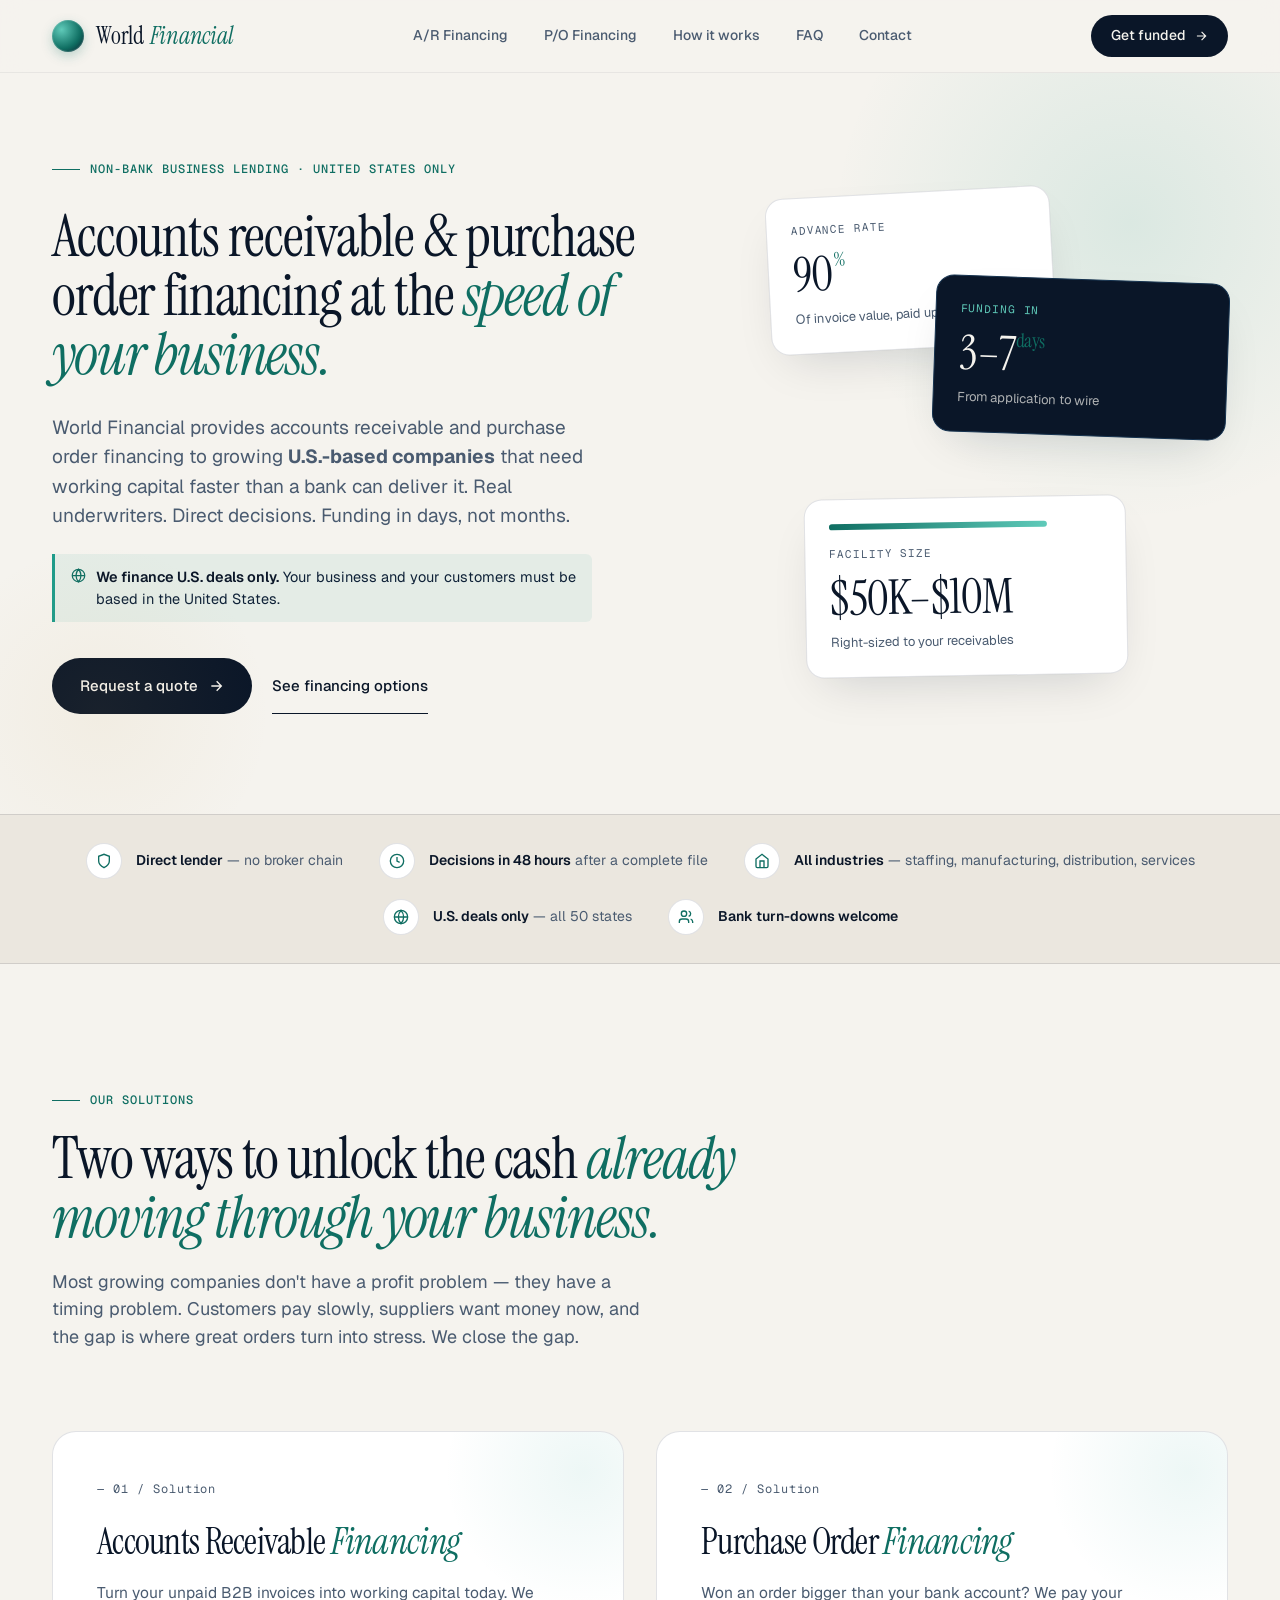
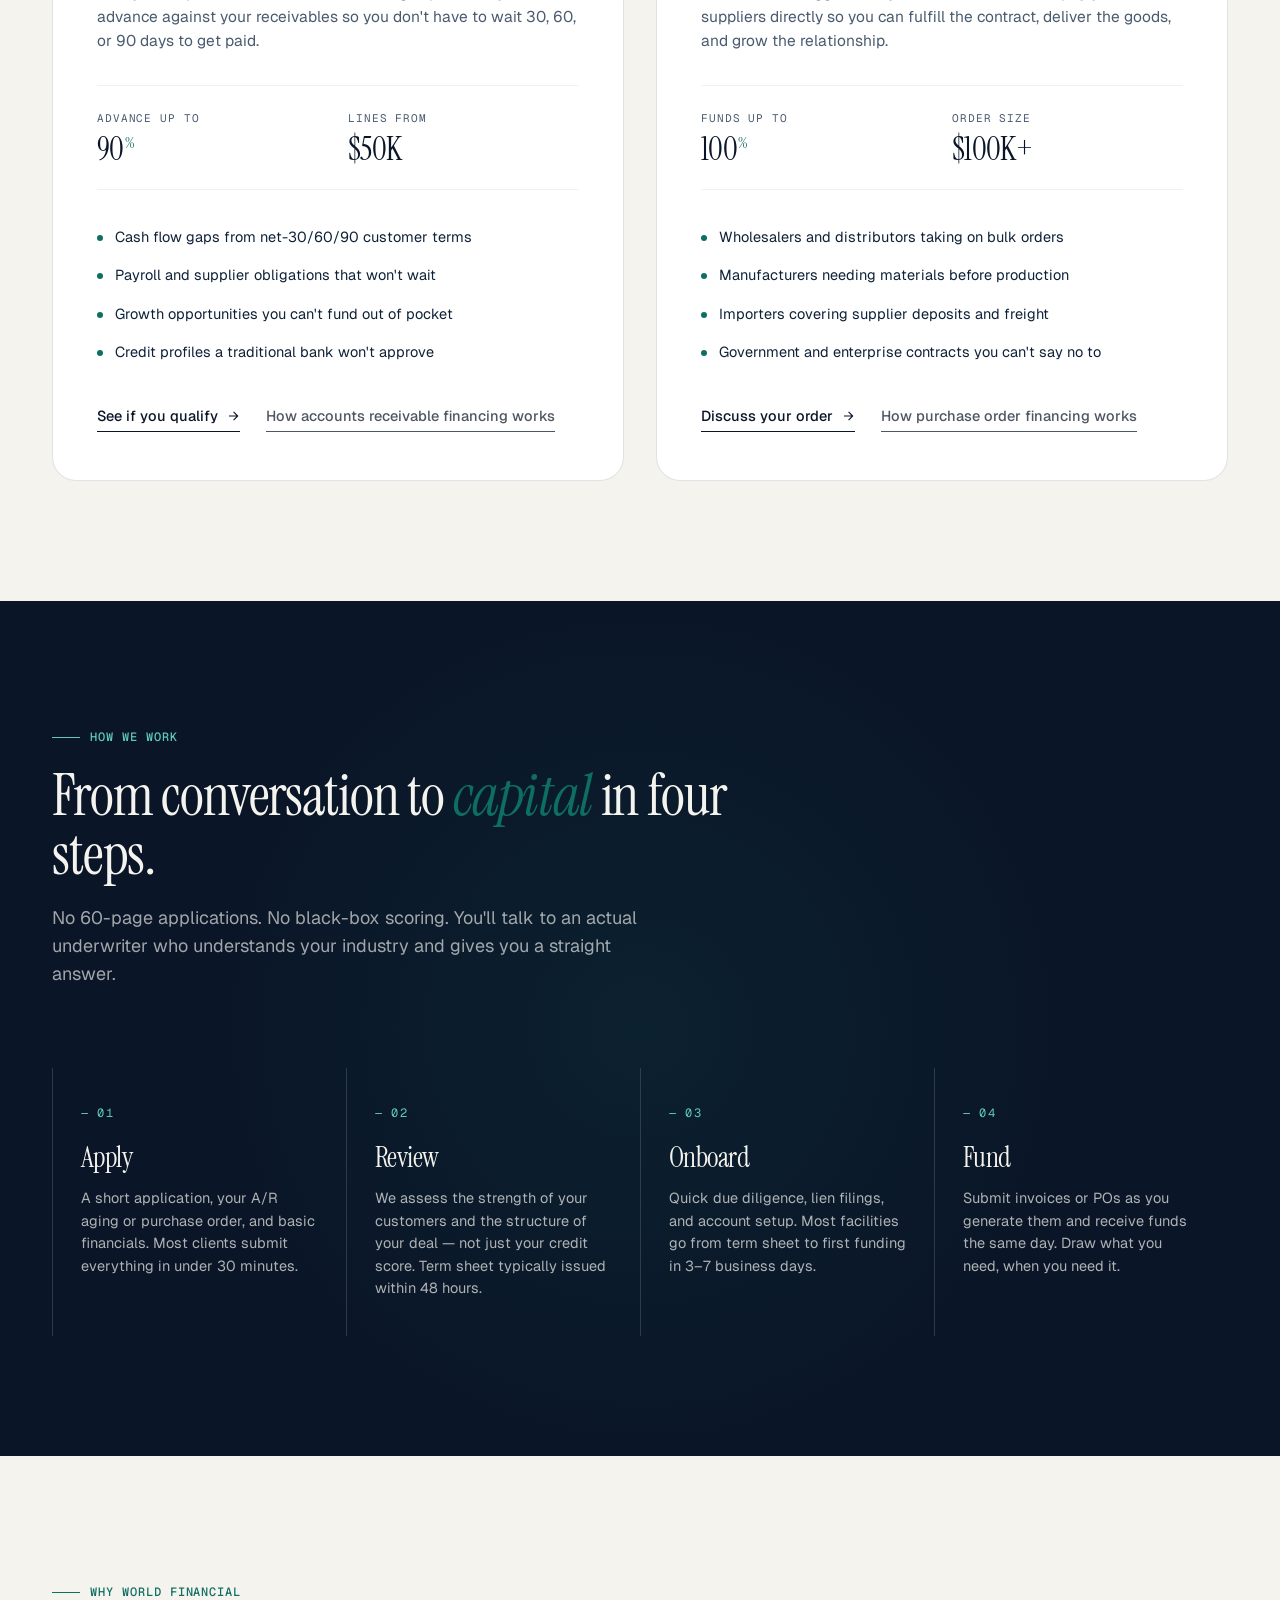
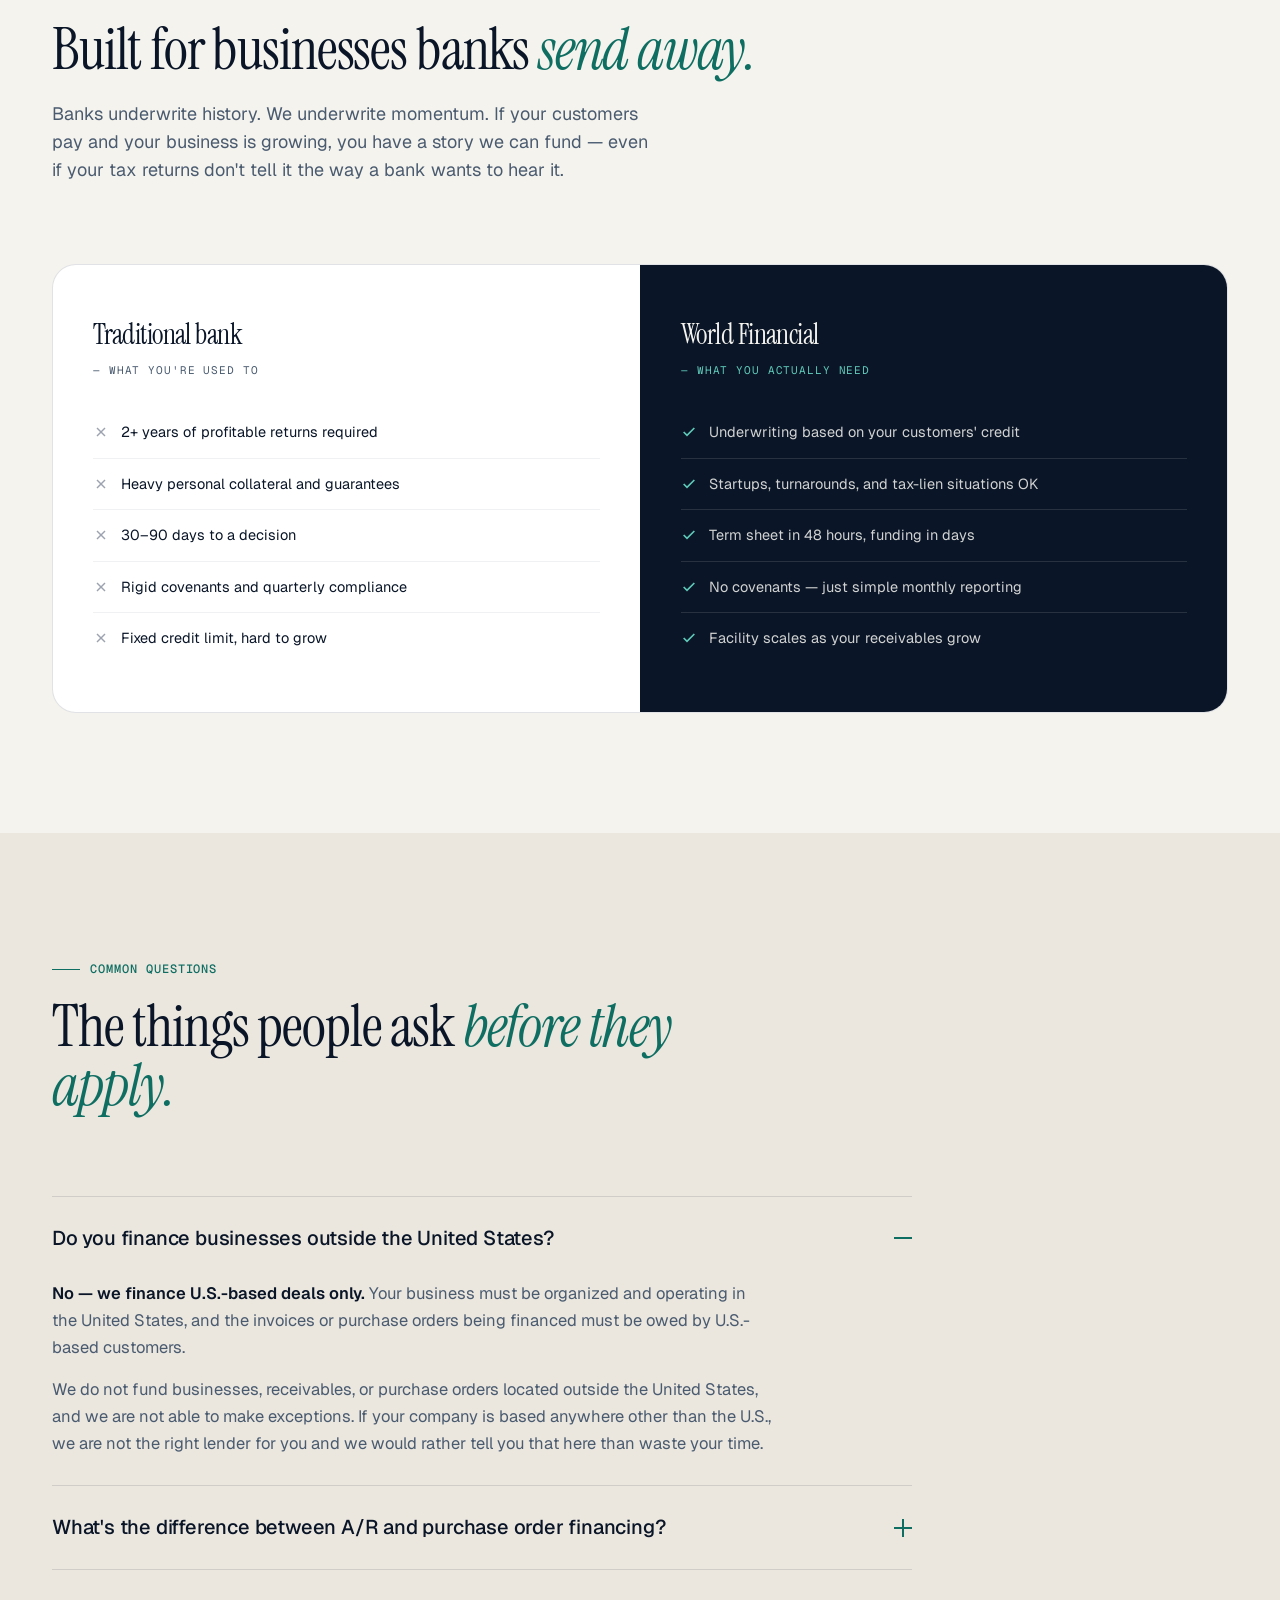
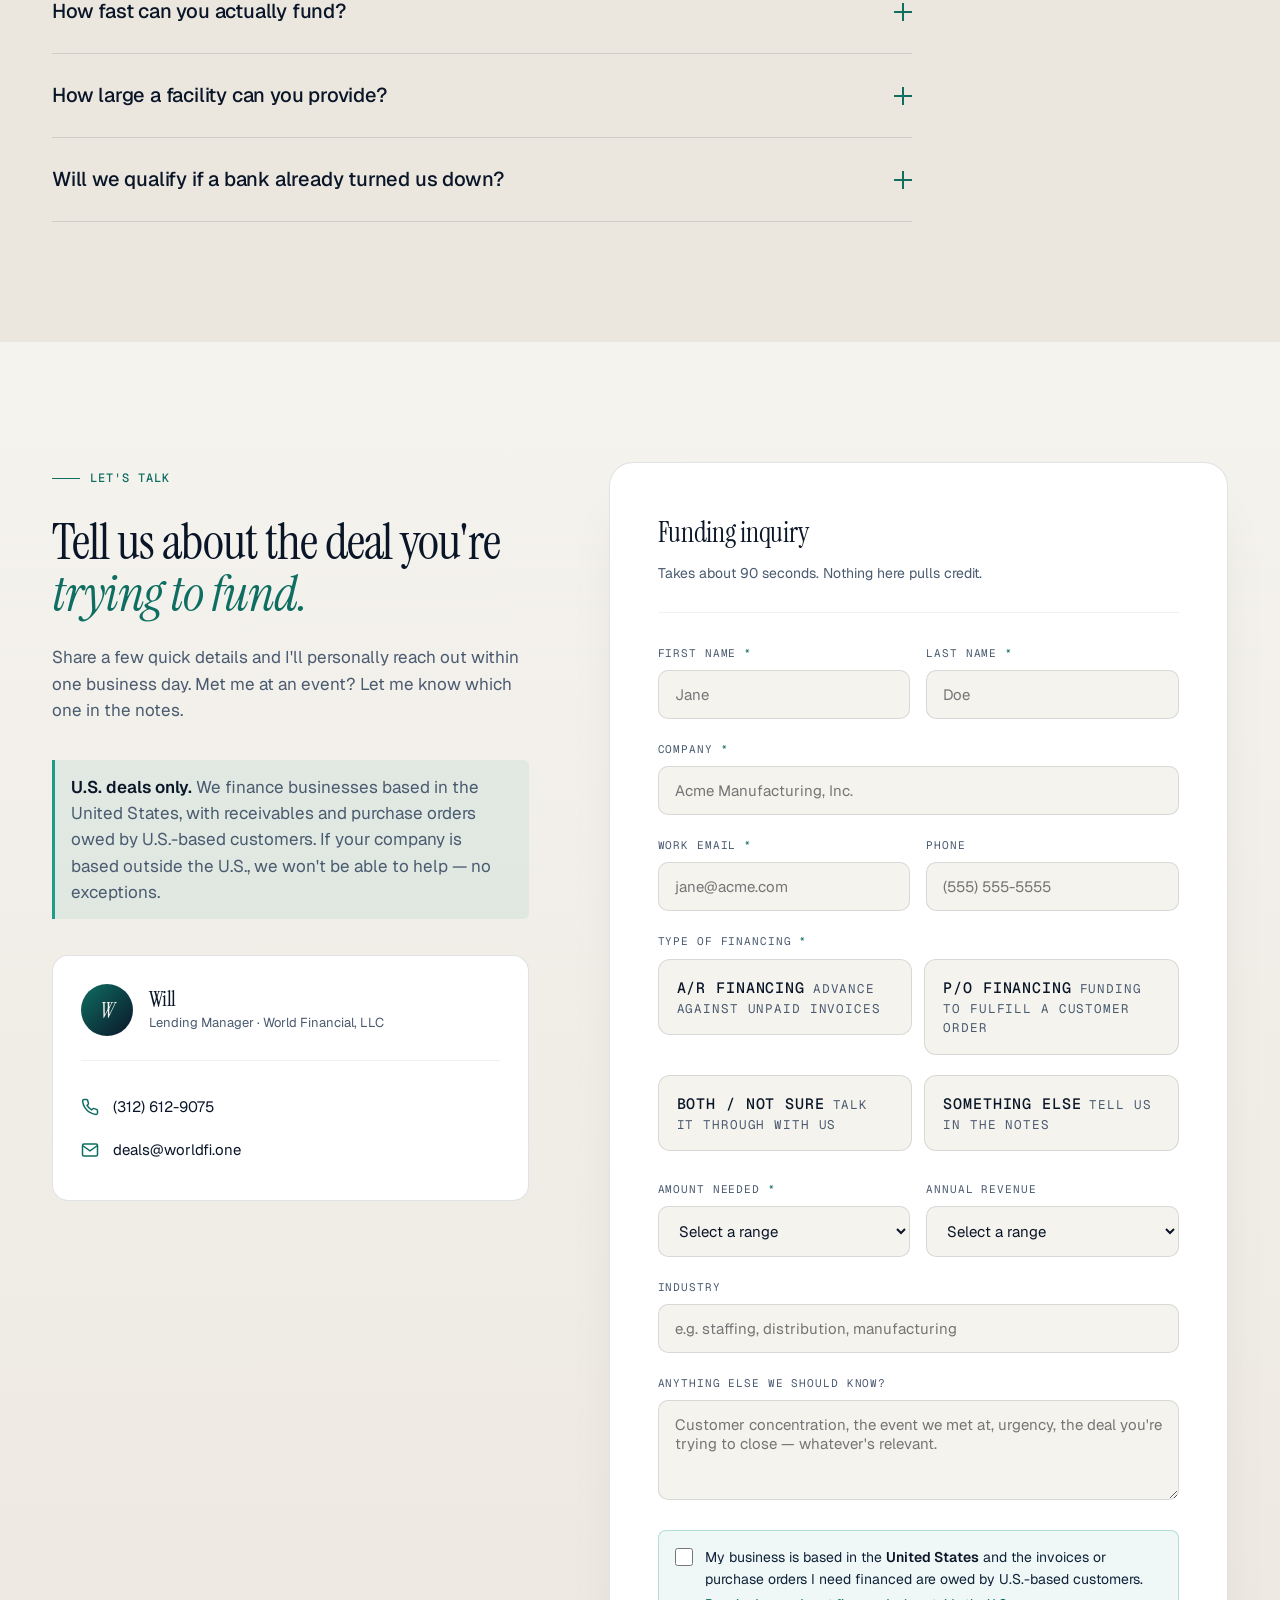
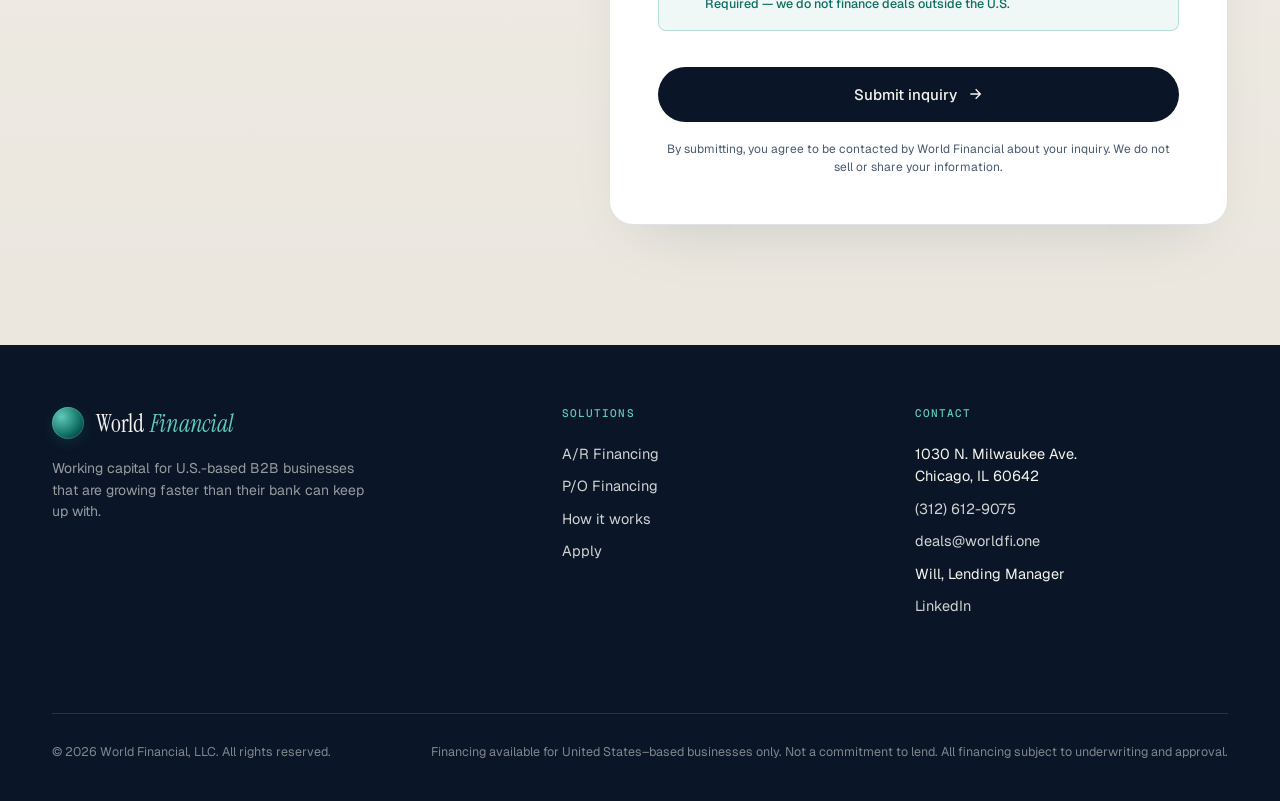
==== commit 0f8b0799: "Put the target keywords in the homepage h1 The h1 read "Capital that moves at the speed of your busi" ====
--- a/index.html
+++ b/index.html
@@ -193,8 +193,8 @@
   h1.hero-title {
     font-family: var(--serif);
     font-weight: 400;
-    font-size: clamp(48px, 6.5vw, 88px);
-    line-height: 0.98;
+    font-size: clamp(36px, 4.5vw, 60px);
+    line-height: 1.03;
     letter-spacing: -0.02em;
     margin-bottom: 28px;
   }
@@ -1161,7 +1161,7 @@
     <div class="hero-grid">
       <div>
         <div class="eyebrow">Non-bank business lending · United States only</div>
-        <h1 class="hero-title">Capital that moves at the <em>speed of your business.</em></h1>
+        <h1 class="hero-title">Accounts receivable &amp; purchase order financing at the <em>speed of your business.</em></h1>
         <p class="lede">World Financial provides accounts receivable and purchase order financing to growing <strong>U.S.-based companies</strong> that need working capital faster than a bank can deliver it. Real underwriters. Direct decisions. Funding in days, not months.</p>
         <p class="us-only-line"><svg width="15" height="15" viewBox="0 0 24 24" fill="none" stroke="currentColor" stroke-width="2" aria-hidden="true"><circle cx="12" cy="12" r="10"/><path d="M2 12h20M12 2a15.3 15.3 0 014 10 15.3 15.3 0 01-4 10 15.3 15.3 0 01-4-10 15.3 15.3 0 014-10z"/></svg><span><strong>We finance U.S. deals only.</strong> Your business and your customers must be based in the United States.</span></p>
         <div class="hero-actions">
